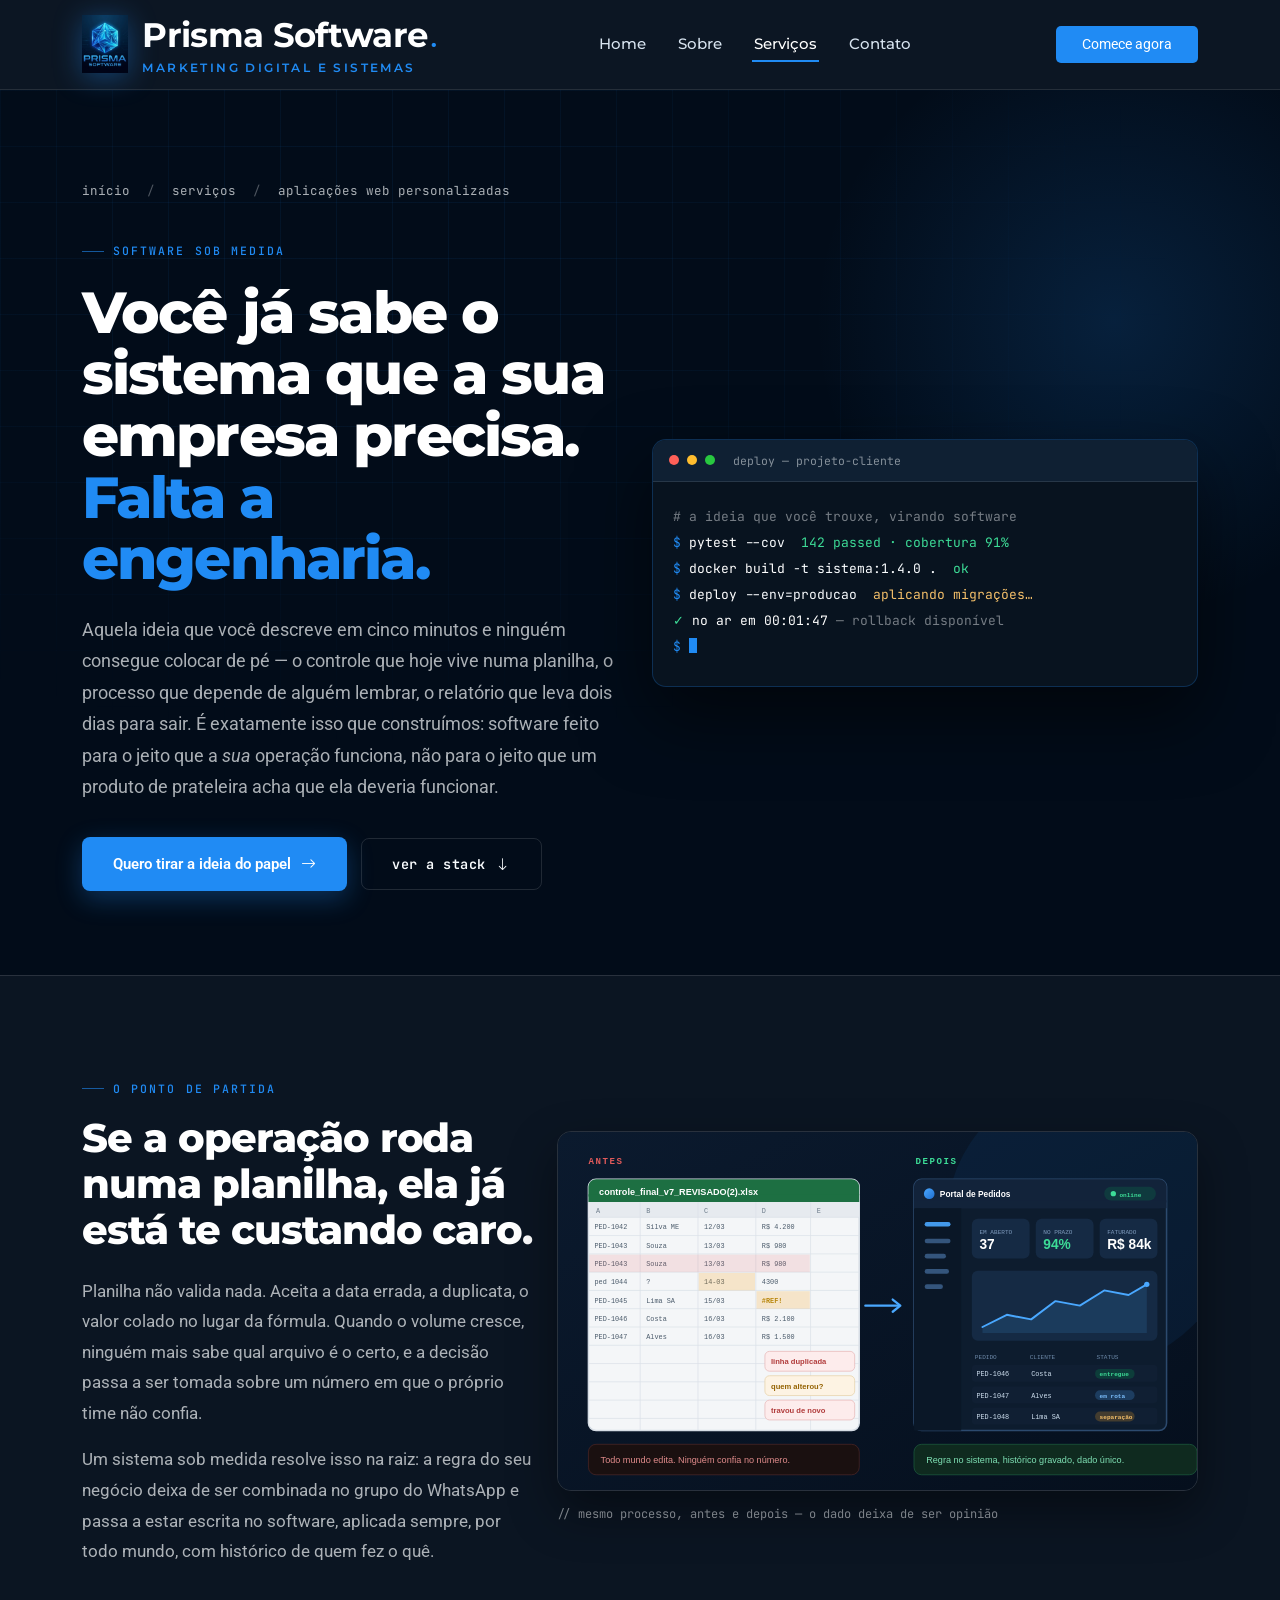
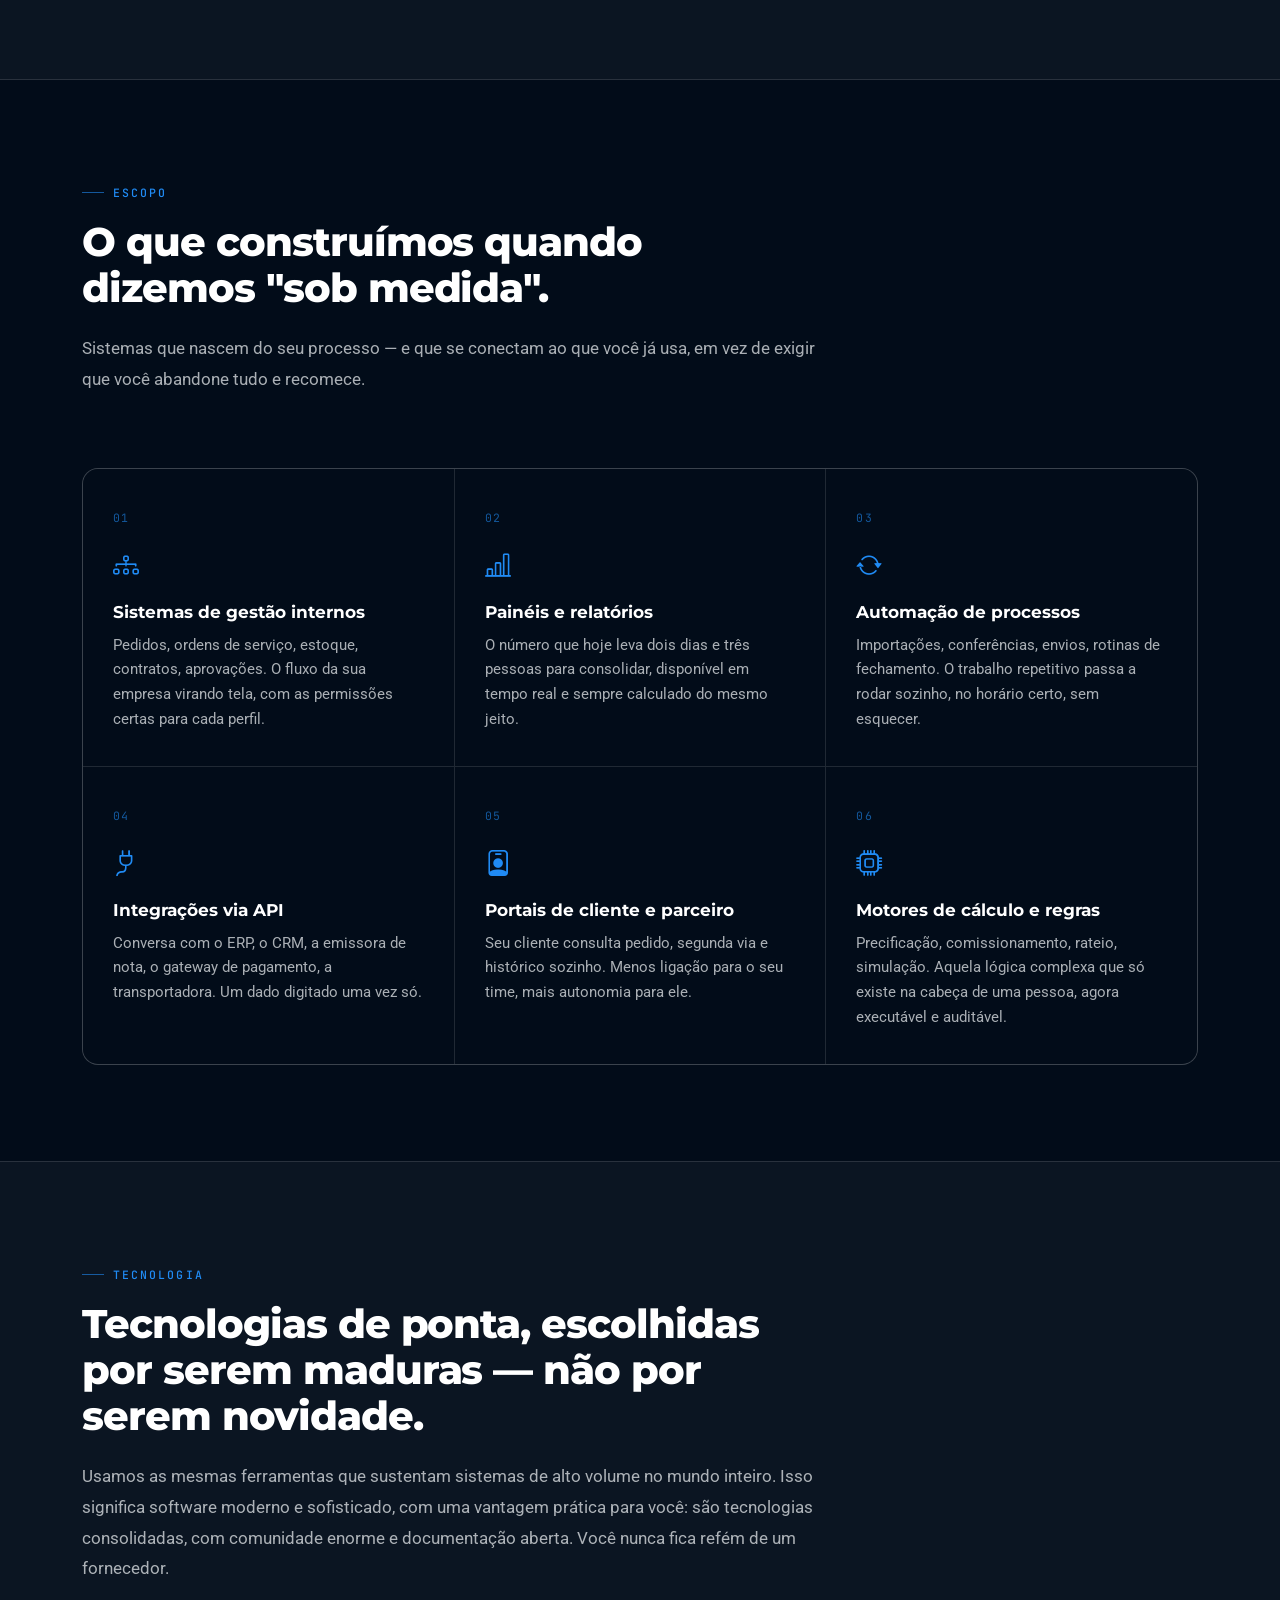
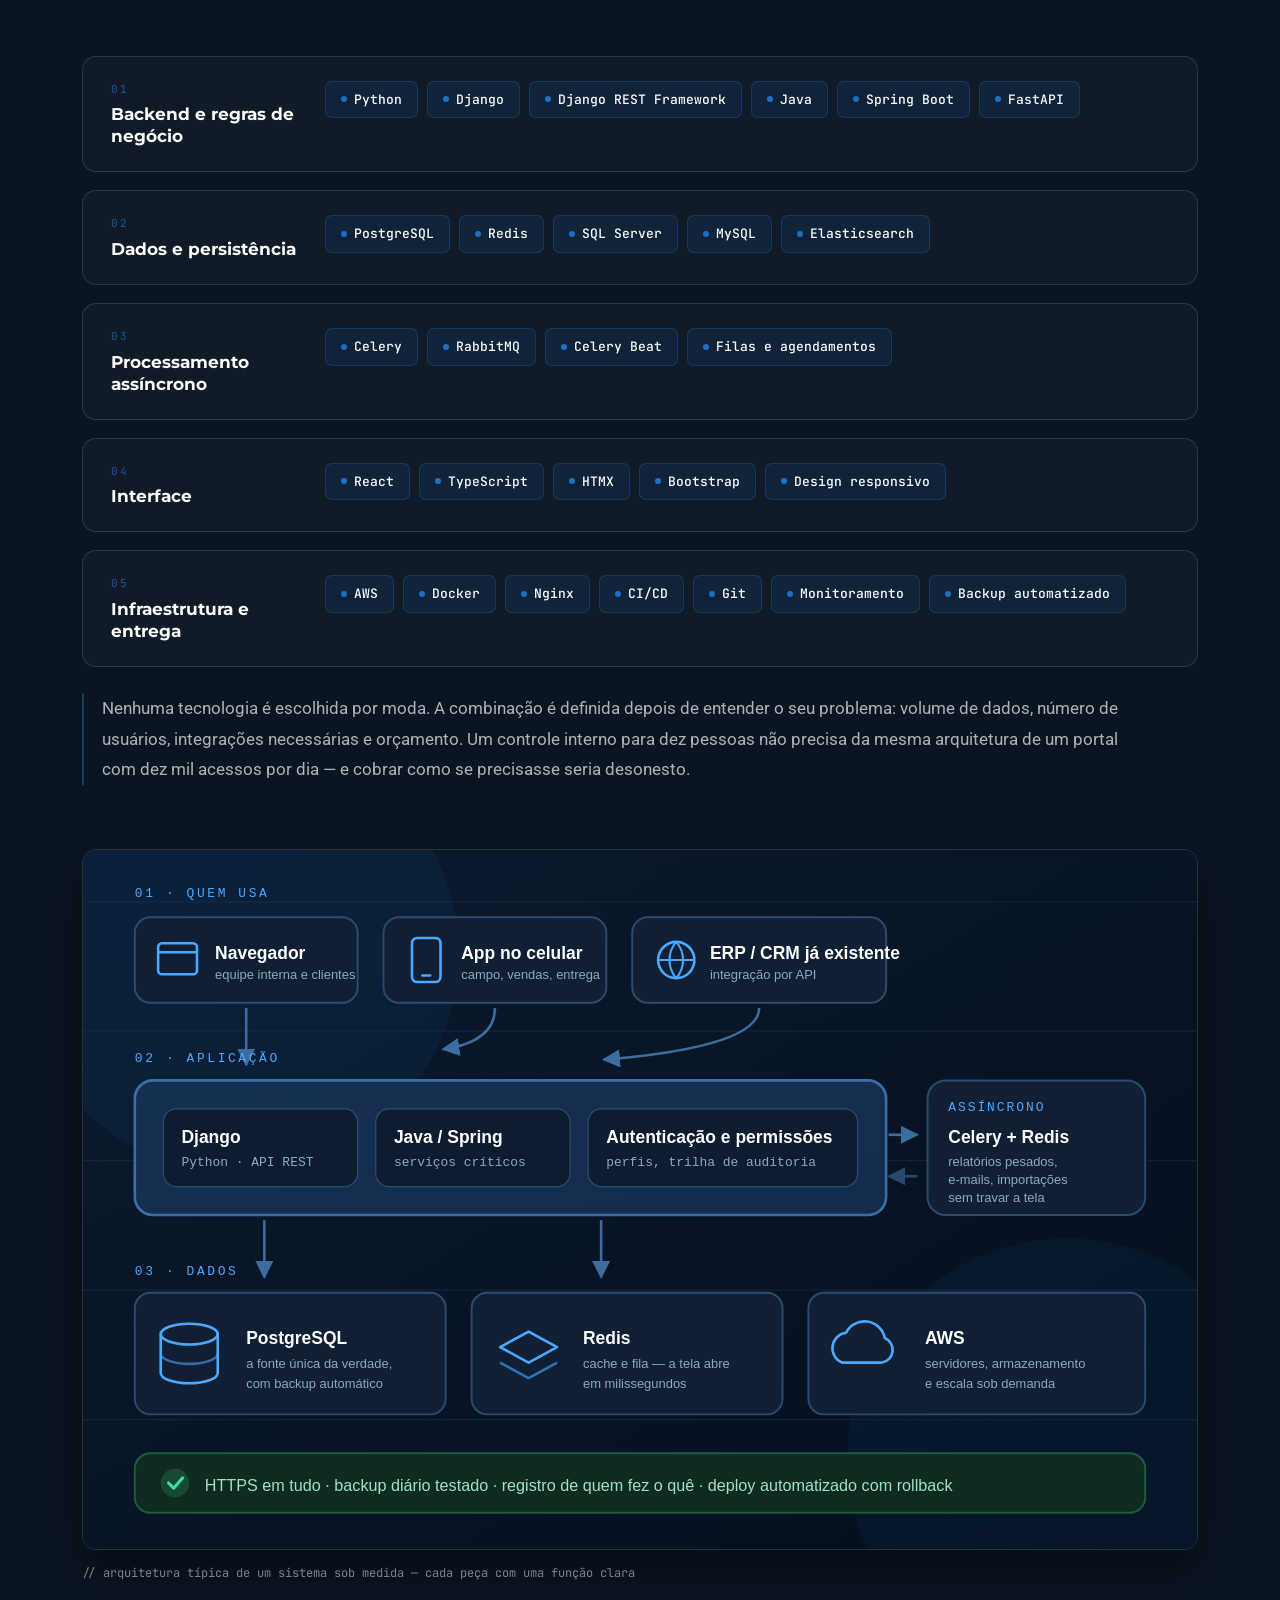
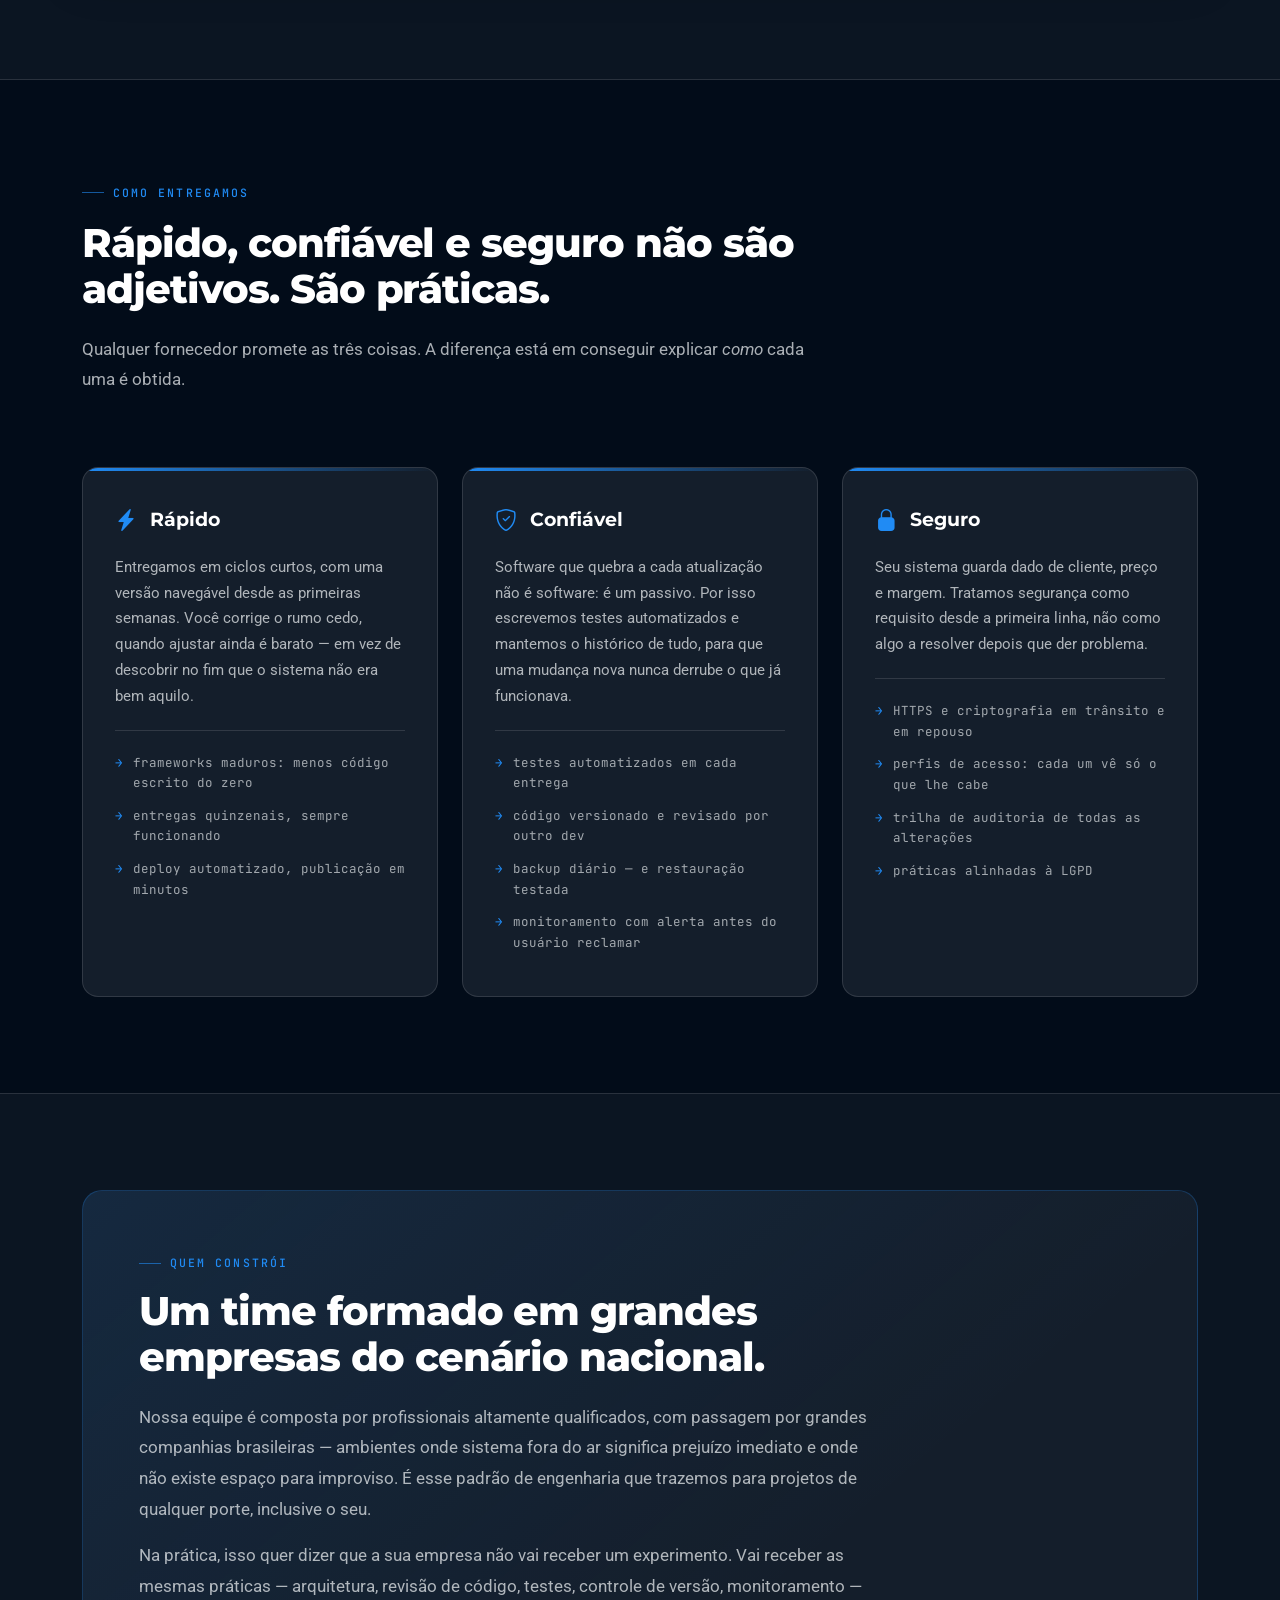
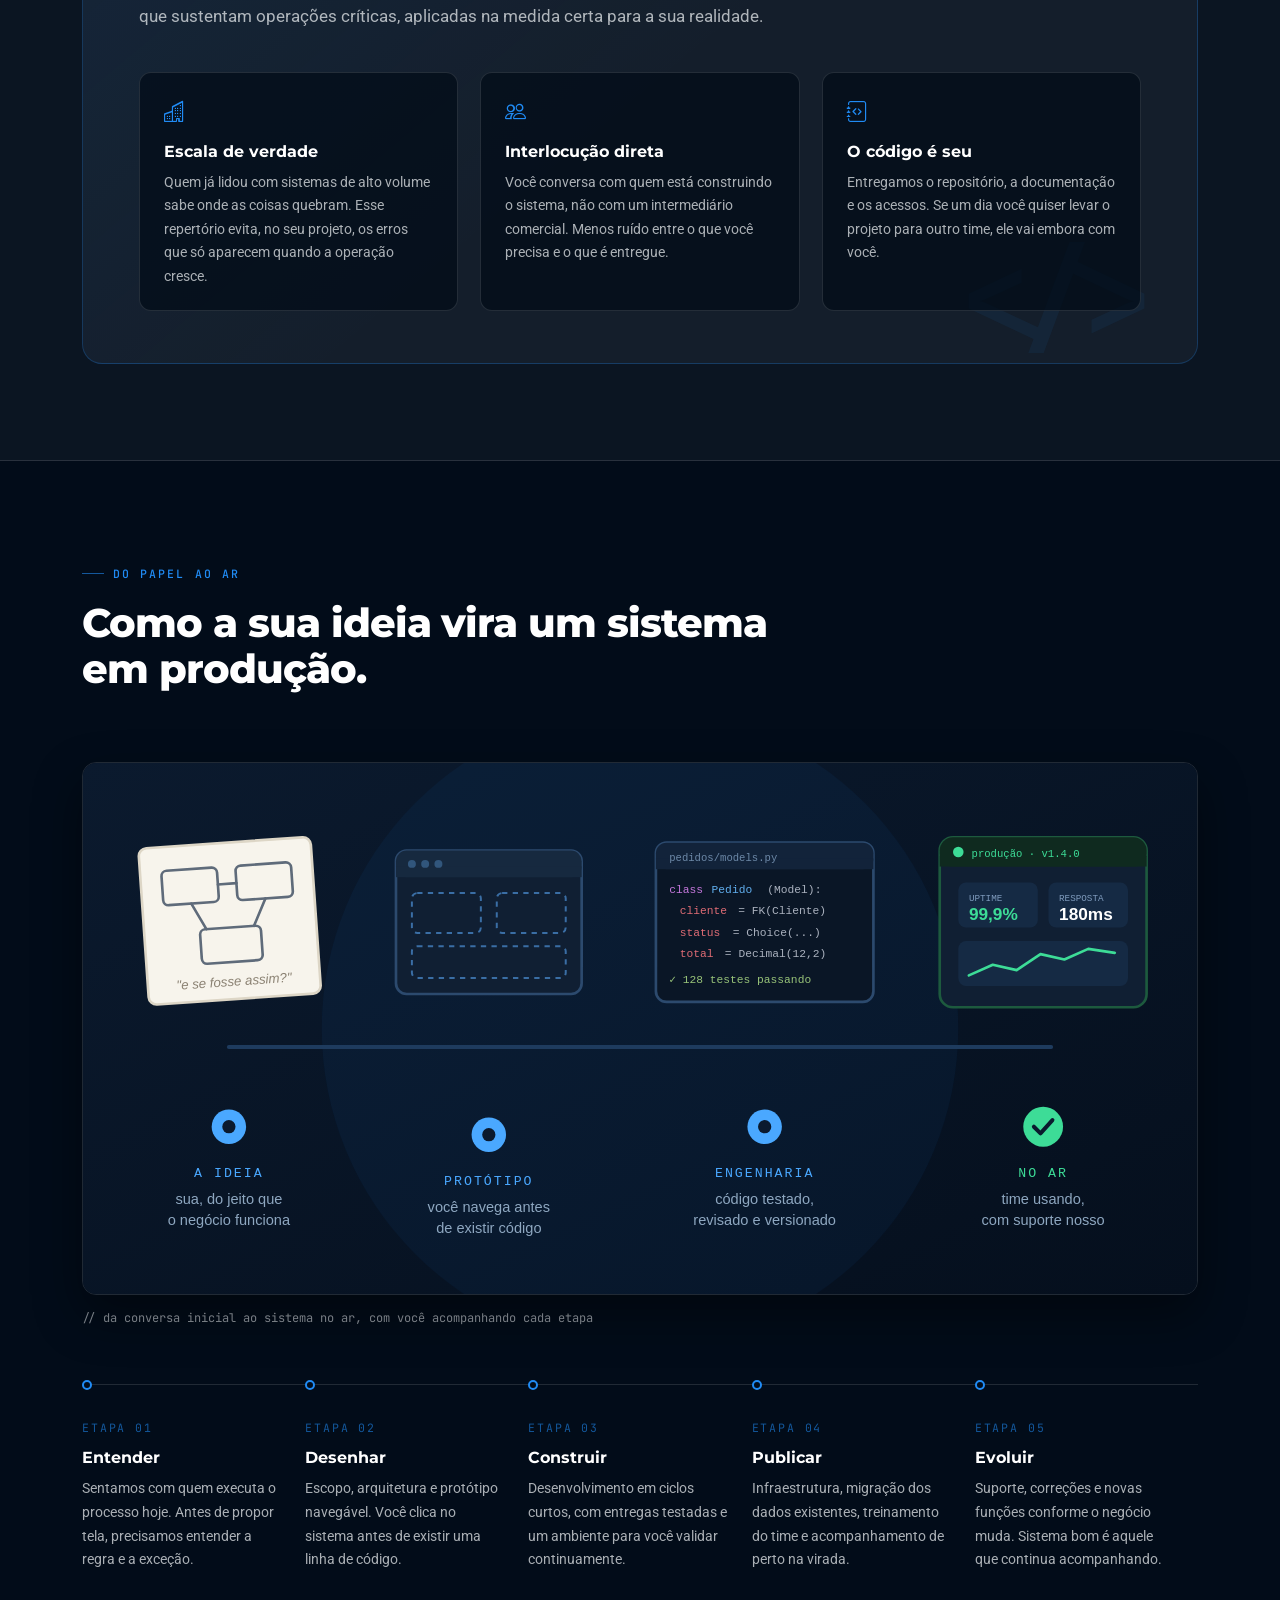
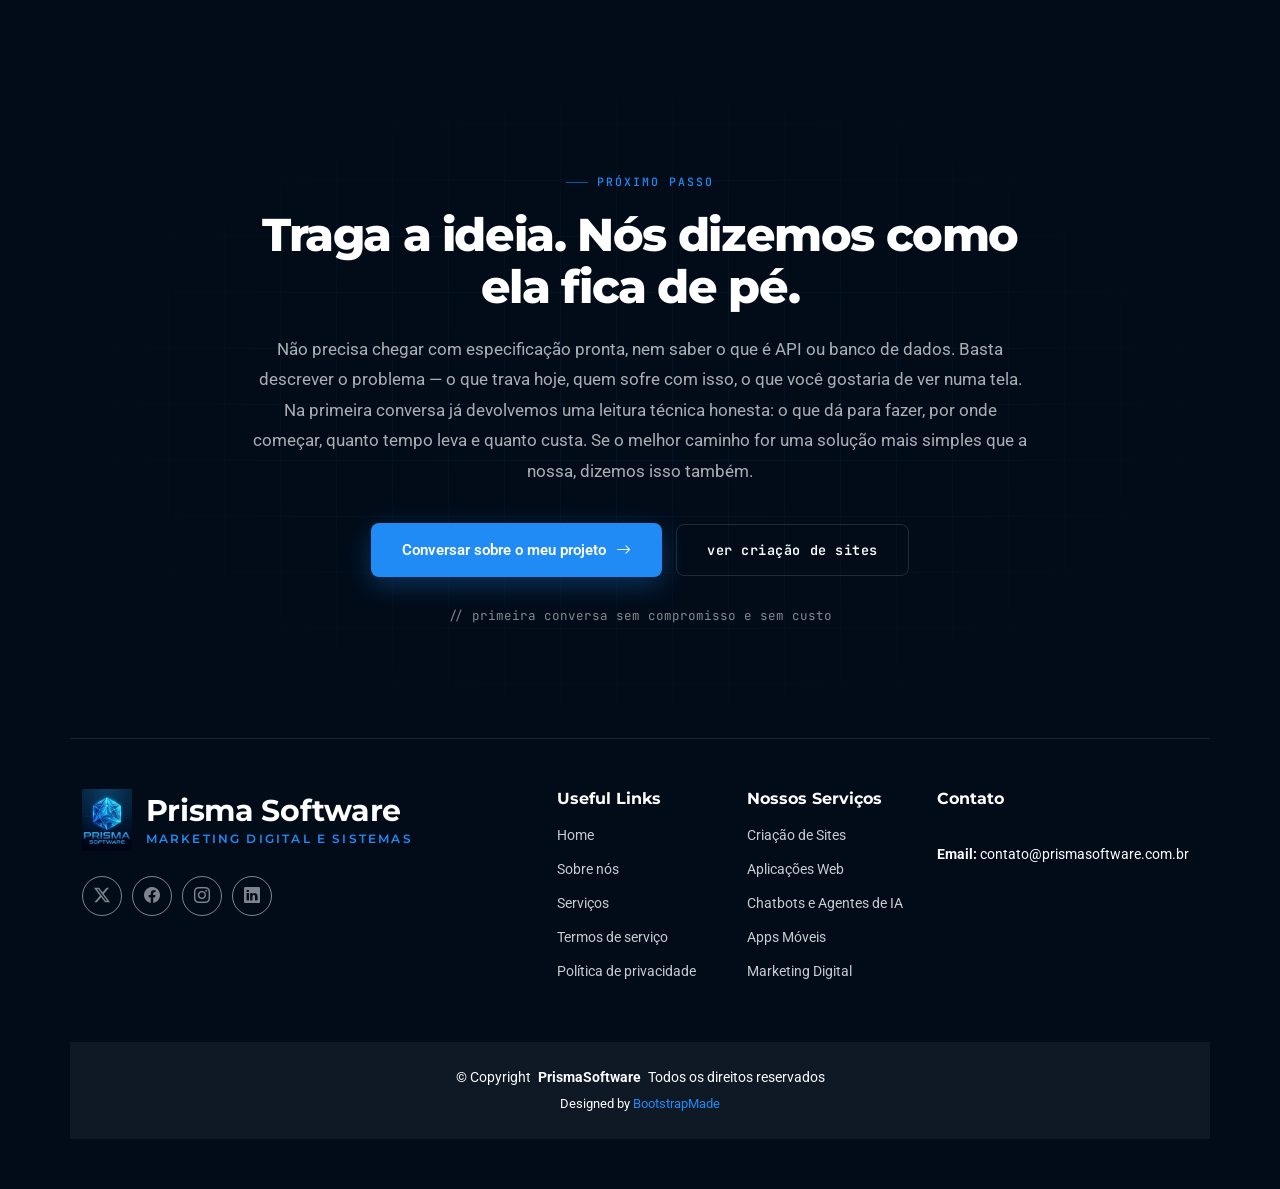
==== aplicacoes-web.html @ f6506b00 "Inclusao das demais paginas de servicos" ====
<!DOCTYPE html>
<html lang="pt-BR">

<head>
  <meta charset="utf-8">
  <meta content="width=device-width, initial-scale=1.0" name="viewport">
  <title>Aplicações Web Personalizadas — Prisma Software</title>
  <meta name="description" content="Você tem a ideia do sistema que a sua empresa precisa. Nós temos a engenharia para construir: Python, Django, Java, PostgreSQL, Celery, Redis e AWS, por um time que já rodou em grandes empresas do cenário nacional.">
  <meta name="keywords" content="software sob medida, sistema personalizado, desenvolvimento web, Django, Python, Java, PostgreSQL, AWS">

  <!-- Favicons -->
  <link href="images/favicon.png" rel="icon">
  <link href="images/apple-touch-icon.png" rel="apple-touch-icon">

  <!-- Fonts -->
  <link href="https://fonts.googleapis.com" rel="preconnect">
  <link href="https://fonts.gstatic.com" rel="preconnect" crossorigin="">
  <link href="https://fonts.googleapis.com/css2?family=Roboto:ital,wght@0,100;0,300;0,400;0,500;0,700;0,900;1,100;1,300;1,400;1,500;1,700;1,900&amp;family=Montserrat:ital,wght@0,100;0,200;0,300;0,400;0,500;0,600;0,700;0,800;0,900;1,100;1,200;1,300;1,400;1,500;1,600;1,700;1,800;1,900&amp;family=JetBrains+Mono:wght@400;500;700&amp;display=swap" rel="stylesheet">

  <!-- Vendor CSS Files -->
  <link href="css/bootstrap.min.css" rel="stylesheet">
  <link href="css/bootstrap-icons.css" rel="stylesheet">
  <link href="css/aos.css" rel="stylesheet">

  <!-- Main CSS File -->
  <link href="css/main.css" rel="stylesheet">
  <!-- Page CSS File -->
  <link href="css/servico-aplicacoes.css" rel="stylesheet">
</head>

<body class="page-apps">

  <header id="header" class="header d-flex align-items-center sticky-top">
    <div class="container position-relative d-flex align-items-center justify-content-between">

      <a href="index.html" class="logo d-flex align-items-center me-auto me-xl-0">
        <img src="images/logo.webp" alt="Prisma Software">
        <div class="logo-text">
          <div class="logo-name"><h1 class="sitename">Prisma Software</h1><span class="dot">.</span></div>
          <div class="logo-tagline">Marketing Digital e Sistemas</div>
        </div>
      </a>

      <nav id="navmenu" class="navmenu">
        <ul>
          <li><a href="index.html#hero">Home</a></li>
          <li><a href="index.html#about">Sobre</a></li>
          <li><a href="index.html#services" class="active">Serviços</a></li>
          <li><a href="index.html#contact">Contato</a></li>
        </ul>
        <i class="mobile-nav-toggle d-xl-none bi bi-list"></i>
      </nav>

      <a class="btn-getstarted" href="index.html#contact">Comece agora</a>

    </div>
  </header>

  <main class="main">

    <!-- Hero -->
    <section class="app-hero">
      <div class="container">

        <nav class="app-breadcrumb" aria-label="Você está aqui">
          <a href="index.html">início</a>
          <span class="sep">/</span>
          <a href="index.html#services">serviços</a>
          <span class="sep">/</span>
          <span>aplicações web personalizadas</span>
        </nav>

        <div class="row align-items-center gy-5">
          <div class="col-lg-6" data-aos="fade-up">
            <div class="app-tag">Software sob medida</div>
            <h1>Você já sabe o sistema que a sua empresa precisa. <span class="hl">Falta a engenharia.</span></h1>
            <p class="hero-text">Aquela ideia que você descreve em cinco minutos e ninguém consegue colocar de pé — o controle que hoje vive numa planilha, o processo que depende de alguém lembrar, o relatório que leva dois dias para sair. É exatamente isso que construímos: software feito para o jeito que a <em>sua</em> operação funciona, não para o jeito que um produto de prateleira acha que ela deveria funcionar.</p>
            <div class="app-actions">
              <a href="index.html#contact" class="app-btn app-btn-primary">
                <span>Quero tirar a ideia do papel</span>
                <i class="bi bi-arrow-right"></i>
              </a>
              <a href="#stack" class="app-btn app-btn-ghost">
                <span>ver a stack</span>
                <i class="bi bi-arrow-down"></i>
              </a>
            </div>
          </div>

          <div class="col-lg-6" data-aos="fade-up" data-aos-delay="150">
            <div class="app-terminal">
              <div class="term-bar">
                <span class="dot r"></span><span class="dot y"></span><span class="dot g"></span>
                <span class="term-title">deploy — projeto-cliente</span>
              </div>
              <div class="term-body">
                <div class="ln"><span class="c"># a ideia que você trouxe, virando software</span></div>
                <div class="ln"><span class="p">$</span> <span class="v">pytest</span> --cov &nbsp;<span class="ok">142 passed · cobertura 91%</span></div>
                <div class="ln"><span class="p">$</span> <span class="v">docker build</span> -t sistema:1.4.0 . &nbsp;<span class="ok">ok</span></div>
                <div class="ln"><span class="p">$</span> <span class="v">deploy</span> --env=producao &nbsp;<span class="w">aplicando migrações…</span></div>
                <div class="ln"><span class="ok">✓</span> <span class="v">no ar em 00:01:47</span> <span class="c">— rollback disponível</span></div>
                <div class="ln"><span class="p">$</span> <span class="caret"></span></div>
              </div>
            </div>
          </div>
        </div>

      </div>
    </section>

    <!-- Da planilha ao sistema -->
    <section class="app-block alt">
      <div class="container">
        <div class="row align-items-center gy-5">
          <div class="col-lg-5">
            <div data-aos="fade-up">
              <div class="app-tag">O ponto de partida</div>
              <h2>Se a operação roda numa planilha, ela já está te custando caro.</h2>
              <p>Planilha não valida nada. Aceita a data errada, a duplicata, o valor colado no lugar da fórmula. Quando o volume cresce, ninguém mais sabe qual arquivo é o certo, e a decisão passa a ser tomada sobre um número em que o próprio time não confia.</p>
              <p>Um sistema sob medida resolve isso na raiz: a regra do seu negócio deixa de ser combinada no grupo do WhatsApp e passa a estar escrita no software, aplicada sempre, por todo mundo, com histórico de quem fez o quê.</p>
            </div>
          </div>
          <div class="col-lg-7" data-aos="fade-up" data-aos-delay="120">
            <figure class="app-figure m-0">
              <img src="images/app-planilha-sistema.svg" alt="Comparação entre uma planilha com linhas duplicadas e erros de fórmula e um sistema sob medida com indicadores, gráfico e status de pedidos organizados" loading="lazy">
              <figcaption>// mesmo processo, antes e depois — o dado deixa de ser opinião</figcaption>
            </figure>
          </div>
        </div>
      </div>
    </section>

    <!-- O que construímos -->
    <section class="app-block">
      <div class="container">
        <div class="row">
          <div class="col-lg-8" data-aos="fade-up">
            <div class="app-tag">Escopo</div>
            <h2>O que construímos quando dizemos "sob medida".</h2>
            <p>Sistemas que nascem do seu processo — e que se conectam ao que você já usa, em vez de exigir que você abandone tudo e recomece.</p>
          </div>
        </div>

        <div class="app-builds" data-aos="fade-up" data-aos-delay="100">
          <div class="app-build">
            <span class="idx">01</span>
            <i class="bi bi-diagram-3 b-ico"></i>
            <h3>Sistemas de gestão internos</h3>
            <p>Pedidos, ordens de serviço, estoque, contratos, aprovações. O fluxo da sua empresa virando tela, com as permissões certas para cada perfil.</p>
          </div>
          <div class="app-build">
            <span class="idx">02</span>
            <i class="bi bi-bar-chart-line b-ico"></i>
            <h3>Painéis e relatórios</h3>
            <p>O número que hoje leva dois dias e três pessoas para consolidar, disponível em tempo real e sempre calculado do mesmo jeito.</p>
          </div>
          <div class="app-build">
            <span class="idx">03</span>
            <i class="bi bi-arrow-repeat b-ico"></i>
            <h3>Automação de processos</h3>
            <p>Importações, conferências, envios, rotinas de fechamento. O trabalho repetitivo passa a rodar sozinho, no horário certo, sem esquecer.</p>
          </div>
          <div class="app-build">
            <span class="idx">04</span>
            <i class="bi bi-plug b-ico"></i>
            <h3>Integrações via API</h3>
            <p>Conversa com o ERP, o CRM, a emissora de nota, o gateway de pagamento, a transportadora. Um dado digitado uma vez só.</p>
          </div>
          <div class="app-build">
            <span class="idx">05</span>
            <i class="bi bi-person-badge b-ico"></i>
            <h3>Portais de cliente e parceiro</h3>
            <p>Seu cliente consulta pedido, segunda via e histórico sozinho. Menos ligação para o seu time, mais autonomia para ele.</p>
          </div>
          <div class="app-build">
            <span class="idx">06</span>
            <i class="bi bi-cpu b-ico"></i>
            <h3>Motores de cálculo e regras</h3>
            <p>Precificação, comissionamento, rateio, simulação. Aquela lógica complexa que só existe na cabeça de uma pessoa, agora executável e auditável.</p>
          </div>
        </div>
      </div>
    </section>

    <!-- Stack -->
    <section id="stack" class="app-block alt">
      <div class="container">
        <div class="row">
          <div class="col-lg-8" data-aos="fade-up">
            <div class="app-tag">Tecnologia</div>
            <h2>Tecnologias de ponta, escolhidas por serem maduras — não por serem novidade.</h2>
            <p>Usamos as mesmas ferramentas que sustentam sistemas de alto volume no mundo inteiro. Isso significa software moderno e sofisticado, com uma vantagem prática para você: são tecnologias consolidadas, com comunidade enorme e documentação aberta. Você nunca fica refém de um fornecedor.</p>
          </div>
        </div>

        <div class="app-stack" data-aos="fade-up" data-aos-delay="100">

          <div class="stack-row">
            <div class="layer">
              <span class="num">01</span>
              <span class="name">Backend e regras de negócio</span>
            </div>
            <div class="stack-chips">
              <span class="chip">Python</span>
              <span class="chip">Django</span>
              <span class="chip">Django REST Framework</span>
              <span class="chip">Java</span>
              <span class="chip">Spring Boot</span>
              <span class="chip">FastAPI</span>
            </div>
          </div>

          <div class="stack-row">
            <div class="layer">
              <span class="num">02</span>
              <span class="name">Dados e persistência</span>
            </div>
            <div class="stack-chips">
              <span class="chip">PostgreSQL</span>
              <span class="chip">Redis</span>
              <span class="chip">SQL Server</span>
              <span class="chip">MySQL</span>
              <span class="chip">Elasticsearch</span>
            </div>
          </div>

          <div class="stack-row">
            <div class="layer">
              <span class="num">03</span>
              <span class="name">Processamento assíncrono</span>
            </div>
            <div class="stack-chips">
              <span class="chip">Celery</span>
              <span class="chip">RabbitMQ</span>
              <span class="chip">Celery Beat</span>
              <span class="chip">Filas e agendamentos</span>
            </div>
          </div>

          <div class="stack-row">
            <div class="layer">
              <span class="num">04</span>
              <span class="name">Interface</span>
            </div>
            <div class="stack-chips">
              <span class="chip">React</span>
              <span class="chip">TypeScript</span>
              <span class="chip">HTMX</span>
              <span class="chip">Bootstrap</span>
              <span class="chip">Design responsivo</span>
            </div>
          </div>

          <div class="stack-row">
            <div class="layer">
              <span class="num">05</span>
              <span class="name">Infraestrutura e entrega</span>
            </div>
            <div class="stack-chips">
              <span class="chip">AWS</span>
              <span class="chip">Docker</span>
              <span class="chip">Nginx</span>
              <span class="chip">CI/CD</span>
              <span class="chip">Git</span>
              <span class="chip">Monitoramento</span>
              <span class="chip">Backup automatizado</span>
            </div>
          </div>

        </div>

        <p class="stack-note">Nenhuma tecnologia é escolhida por moda. A combinação é definida depois de entender o seu problema: volume de dados, número de usuários, integrações necessárias e orçamento. Um controle interno para dez pessoas não precisa da mesma arquitetura de um portal com dez mil acessos por dia — e cobrar como se precisasse seria desonesto.</p>

        <div class="row mt-5 pt-3">
          <div class="col-12" data-aos="fade-up" data-aos-delay="120">
            <figure class="app-figure m-0">
              <img src="images/app-arquitetura.svg" alt="Diagrama de arquitetura em três camadas: navegador, aplicativo e ERP acessam uma API em Django e Java, que se apoia em PostgreSQL, Redis, Celery e AWS" loading="lazy">
              <figcaption>// arquitetura típica de um sistema sob medida — cada peça com uma função clara</figcaption>
            </figure>
          </div>
        </div>
      </div>
    </section>

    <!-- Pilares -->
    <section class="app-block">
      <div class="container">
        <div class="row">
          <div class="col-lg-8" data-aos="fade-up">
            <div class="app-tag">Como entregamos</div>
            <h2>Rápido, confiável e seguro não são adjetivos. São práticas.</h2>
            <p>Qualquer fornecedor promete as três coisas. A diferença está em conseguir explicar <em>como</em> cada uma é obtida.</p>
          </div>
        </div>

        <div class="app-pillars">
          <div class="app-pillar" data-aos="fade-up" data-aos-delay="100">
            <div class="p-head">
              <i class="bi bi-lightning-charge-fill"></i>
              <h3>Rápido</h3>
            </div>
            <p>Entregamos em ciclos curtos, com uma versão navegável desde as primeiras semanas. Você corrige o rumo cedo, quando ajustar ainda é barato — em vez de descobrir no fim que o sistema não era bem aquilo.</p>
            <ul>
              <li>frameworks maduros: menos código escrito do zero</li>
              <li>entregas quinzenais, sempre funcionando</li>
              <li>deploy automatizado, publicação em minutos</li>
            </ul>
          </div>

          <div class="app-pillar" data-aos="fade-up" data-aos-delay="150">
            <div class="p-head">
              <i class="bi bi-shield-check"></i>
              <h3>Confiável</h3>
            </div>
            <p>Software que quebra a cada atualização não é software: é um passivo. Por isso escrevemos testes automatizados e mantemos o histórico de tudo, para que uma mudança nova nunca derrube o que já funcionava.</p>
            <ul>
              <li>testes automatizados em cada entrega</li>
              <li>código versionado e revisado por outro dev</li>
              <li>backup diário — e restauração testada</li>
              <li>monitoramento com alerta antes do usuário reclamar</li>
            </ul>
          </div>

          <div class="app-pillar" data-aos="fade-up" data-aos-delay="200">
            <div class="p-head">
              <i class="bi bi-lock-fill"></i>
              <h3>Seguro</h3>
            </div>
            <p>Seu sistema guarda dado de cliente, preço e margem. Tratamos segurança como requisito desde a primeira linha, não como algo a resolver depois que der problema.</p>
            <ul>
              <li>HTTPS e criptografia em trânsito e em repouso</li>
              <li>perfis de acesso: cada um vê só o que lhe cabe</li>
              <li>trilha de auditoria de todas as alterações</li>
              <li>práticas alinhadas à LGPD</li>
            </ul>
          </div>
        </div>
      </div>
    </section>

    <!-- Equipe -->
    <section class="app-block alt">
      <div class="container">
        <div class="app-team" data-aos="fade-up">
          <div class="app-tag">Quem constrói</div>
          <h2>Um time formado em grandes empresas do cenário nacional.</h2>
          <p>Nossa equipe é composta por profissionais altamente qualificados, com passagem por grandes companhias brasileiras — ambientes onde sistema fora do ar significa prejuízo imediato e onde não existe espaço para improviso. É esse padrão de engenharia que trazemos para projetos de qualquer porte, inclusive o seu.</p>
          <p>Na prática, isso quer dizer que a sua empresa não vai receber um experimento. Vai receber as mesmas práticas — arquitetura, revisão de código, testes, controle de versão, monitoramento — que sustentam operações críticas, aplicadas na medida certa para a sua realidade.</p>

          <div class="app-credentials">
            <div class="app-credential">
              <i class="bi bi-buildings"></i>
              <h3>Escala de verdade</h3>
              <p>Quem já lidou com sistemas de alto volume sabe onde as coisas quebram. Esse repertório evita, no seu projeto, os erros que só aparecem quando a operação cresce.</p>
            </div>
            <div class="app-credential">
              <i class="bi bi-people"></i>
              <h3>Interlocução direta</h3>
              <p>Você conversa com quem está construindo o sistema, não com um intermediário comercial. Menos ruído entre o que você precisa e o que é entregue.</p>
            </div>
            <div class="app-credential">
              <i class="bi bi-journal-code"></i>
              <h3>O código é seu</h3>
              <p>Entregamos o repositório, a documentação e os acessos. Se um dia você quiser levar o projeto para outro time, ele vai embora com você.</p>
            </div>
          </div>
        </div>
      </div>
    </section>

    <!-- Processo -->
    <section class="app-block">
      <div class="container">
        <div class="row">
          <div class="col-lg-8" data-aos="fade-up">
            <div class="app-tag">Do papel ao ar</div>
            <h2>Como a sua ideia vira um sistema em produção.</h2>
          </div>
        </div>

        <div class="row mt-5">
          <div class="col-12" data-aos="fade-up" data-aos-delay="100">
            <figure class="app-figure m-0">
              <img src="images/app-ideia-entrega.svg" alt="Linha do tempo: a ideia rabiscada, o protótipo navegável, o código testado e o sistema em produção com indicadores de disponibilidade" loading="lazy">
              <figcaption>// da conversa inicial ao sistema no ar, com você acompanhando cada etapa</figcaption>
            </figure>
          </div>
        </div>

        <div class="app-flow" data-aos="fade-up" data-aos-delay="150">
          <div class="app-step">
            <span class="st-num">ETAPA 01</span>
            <h3>Entender</h3>
            <p>Sentamos com quem executa o processo hoje. Antes de propor tela, precisamos entender a regra e a exceção.</p>
          </div>
          <div class="app-step">
            <span class="st-num">ETAPA 02</span>
            <h3>Desenhar</h3>
            <p>Escopo, arquitetura e protótipo navegável. Você clica no sistema antes de existir uma linha de código.</p>
          </div>
          <div class="app-step">
            <span class="st-num">ETAPA 03</span>
            <h3>Construir</h3>
            <p>Desenvolvimento em ciclos curtos, com entregas testadas e um ambiente para você validar continuamente.</p>
          </div>
          <div class="app-step">
            <span class="st-num">ETAPA 04</span>
            <h3>Publicar</h3>
            <p>Infraestrutura, migração dos dados existentes, treinamento do time e acompanhamento de perto na virada.</p>
          </div>
          <div class="app-step">
            <span class="st-num">ETAPA 05</span>
            <h3>Evoluir</h3>
            <p>Suporte, correções e novas funções conforme o negócio muda. Sistema bom é aquele que continua acompanhando.</p>
          </div>
        </div>
      </div>
    </section>

    <!-- Fechamento -->
    <section class="app-final">
      <div class="container">
        <div class="app-final-inner" data-aos="fade-up">
          <div class="app-tag">Próximo passo</div>
          <h2>Traga a ideia. Nós dizemos como ela fica de pé.</h2>
          <p>Não precisa chegar com especificação pronta, nem saber o que é API ou banco de dados. Basta descrever o problema — o que trava hoje, quem sofre com isso, o que você gostaria de ver numa tela. Na primeira conversa já devolvemos uma leitura técnica honesta: o que dá para fazer, por onde começar, quanto tempo leva e quanto custa. Se o melhor caminho for uma solução mais simples que a nossa, dizemos isso também.</p>
          <div class="app-actions">
            <a href="index.html#contact" class="app-btn app-btn-primary">
              <span>Conversar sobre o meu projeto</span>
              <i class="bi bi-arrow-right"></i>
            </a>
            <a href="criacao-de-sites.html" class="app-btn app-btn-ghost">
              <span>ver criação de sites</span>
            </a>
          </div>
          <div class="reassure">// primeira conversa sem compromisso e sem custo</div>
        </div>
      </div>
    </section>

  </main>

  <footer id="footer" class="footer">

    <div class="container footer-top">
      <div class="row gy-4">
        <div class="col-lg-5 col-md-12 footer-about">
          <a href="index.html" class="logo d-flex align-items-center">
            <img src="images/logo.webp" alt="Prisma Software">
            <span class="logo-text">
              <span class="sitename">Prisma Software</span>
              <span class="logo-tagline">Marketing Digital e Sistemas</span>
            </span>
          </a>
          <div class="social-links d-flex mt-4">
            <a href=""><i class="bi bi-twitter-x"></i></a>
            <a href=""><i class="bi bi-facebook"></i></a>
            <a href=""><i class="bi bi-instagram"></i></a>
            <a href=""><i class="bi bi-linkedin"></i></a>
          </div>
        </div>

        <div class="col-lg-2 col-6 footer-links">
          <h4>Useful Links</h4>
          <ul>
            <li><a href="index.html">Home</a></li>
            <li><a href="index.html#about">Sobre nós</a></li>
            <li><a href="index.html#services">Serviços</a></li>
            <li><a href="#">Termos de serviço</a></li>
            <li><a href="#">Política de privacidade</a></li>
          </ul>
        </div>

        <div class="col-lg-2 col-6 footer-links">
          <h4>Nossos Serviços</h4>
          <ul>
            <li><a href="criacao-de-sites.html">Criação de Sites</a></li>
            <li><a href="aplicacoes-web.html">Aplicações Web</a></li>
            <li><a href="chatbots-ia.html">Chatbots e Agentes de IA</a></li>
            <li><a href="apps-moveis.html">Apps Móveis</a></li>
            <li><a href="marketing-digital.html">Marketing Digital</a></li>
          </ul>
        </div>

        <div class="col-lg-3 col-md-12 footer-contact text-center text-md-start">
          <h4>Contato</h4>
          <p class="mt-4"><strong>Email:</strong> <span>contato@prismasoftware.com.br</span></p>
        </div>

      </div>
    </div>

    <div class="container copyright text-center mt-4">
      <p>© <span>Copyright</span> <strong class="px-1 sitename">PrismaSoftware</strong> <span>Todos os direitos reservados</span></p>
      <div class="credits">
        <!-- All the links in the footer should remain intact. -->
        <!-- You can delete the links only if you've purchased the pro version. -->
        <!-- Licensing information: https://bootstrapmade.com/license/ -->
        Designed by <a href="https://bootstrapmade.com/">BootstrapMade</a>
      </div>
    </div>

  </footer>

  <!-- Scroll Top -->
  <a href="#" id="scroll-top" class="scroll-top d-flex align-items-center justify-content-center"><i class="bi bi-arrow-up-short"></i></a>

  <!-- Preloader -->
  <div id="preloader"></div>

  <!-- Vendor JS Files -->
  <script src="js/bootstrap.bundle.min.js"></script>
  <script src="js/aos.js"></script>

  <!-- Main JS File -->
  <script src="js/main.js"></script>

</body>

</html>
---- css/main.css ----
/**
* Template Name: Forma
* Template URL: https://bootstrapmade.com/forma-bootstrap-agency-template/
* Updated: Nov 08 2025 with Bootstrap v5.3.8
* Author: BootstrapMade.com
* License: https://bootstrapmade.com/license/
*/

@charset "UTF-8";

/*--------------------------------------------------------------
# Font & Color Variables
# Help: https://bootstrapmade.com/color-system/
--------------------------------------------------------------*/
/* Fonts */
:root {
  --default-font: "Roboto",  system-ui, -apple-system, "Segoe UI", Roboto, "Helvetica Neue", Arial, "Noto Sans", "Liberation Sans", sans-serif, "Apple Color Emoji", "Segoe UI Emoji", "Segoe UI Symbol", "Noto Color Emoji";
  --heading-font: "Montserrat",  sans-serif;
  --nav-font: "Montserrat",  sans-serif;
}

/* Global Colors - The following color variables are used throughout the website. Updating them here will change the color scheme of the entire website */
:root { 
  --background-color: #020c19; /* Background color for the entire website, including individual sections */
  --default-color: #fafdff; /* Default color used for the majority of the text content across the entire website */
  --heading-color: #ffffff; /* Color for headings, subheadings and title throughout the website */
  --accent-color: #208bf4; /* Accent color that represents your brand on the website. It's used for buttons, links, and other elements that need to stand out */
  --surface-color: #141e2b; /* The surface color is used as a background of boxed elements within sections, such as cards, icon boxes, or other elements that require a visual separation from the global background. */
  --contrast-color: #ffffff; /* Contrast color for text, ensuring readability against backgrounds of accent, heading, or default colors. */
}

/* Nav Menu Colors - The following color variables are used specifically for the navigation menu. They are separate from the global colors to allow for more customization options */
:root {
  --nav-color: #d8e4f0;  /* The default color of the main navmenu links */
  --nav-hover-color: #ffffff; /* Applied to main navmenu links when they are hovered over or active */
  --nav-mobile-background-color: #1b2634; /* Used as the background color for mobile navigation menu */
  --nav-dropdown-background-color: #1b2634; /* Used as the background color for dropdown items that appear when hovering over primary navigation items */
  --nav-dropdown-color: #fafdff; /* Used for navigation links of the dropdown items in the navigation menu. */
  --nav-dropdown-hover-color: #208bf4; /* Similar to --nav-hover-color, this color is applied to dropdown navigation links when they are hovered over. */
}

/* Color Presets - These classes override global colors when applied to any section or element, providing reuse of the sam color scheme. */

.light-background {
  --background-color: #0b1727;
  --surface-color: #101c2d;
}

.dark-background {
  --background-color: #000000;
  --default-color: #ffffff;
  --heading-color: #ffffff;
  --surface-color: #020c19;
  --contrast-color: #ffffff;
}

/* Smooth scroll */
:root {
  scroll-behavior: smooth;
}

/*--------------------------------------------------------------
# General Styling & Shared Classes
--------------------------------------------------------------*/
body {
  color: var(--default-color);
  background-color: var(--background-color);
  font-family: var(--default-font);
}

a {
  color: var(--accent-color);
  text-decoration: none;
  transition: 0.3s;
}

a:hover {
  color: color-mix(in srgb, var(--accent-color), transparent 25%);
  text-decoration: none;
}

h1,
h2,
h3,
h4,
h5,
h6 {
  color: var(--heading-color);
  font-family: var(--heading-font);
}

/* PHP Email Form Messages
------------------------------*/
.php-email-form .error-message {
  display: none;
  background: #df1529;
  color: #ffffff;
  text-align: left;
  padding: 15px;
  margin-bottom: 24px;
  font-weight: 600;
}

.php-email-form .sent-message {
  display: none;
  color: #ffffff;
  background: #059652;
  text-align: center;
  padding: 15px;
  margin-bottom: 24px;
  font-weight: 600;
}

.php-email-form .loading {
  display: none;
  background: var(--surface-color);
  text-align: center;
  padding: 15px;
  margin-bottom: 24px;
}

.php-email-form .loading:before {
  content: "";
  display: inline-block;
  border-radius: 50%;
  width: 24px;
  height: 24px;
  margin: 0 10px -6px 0;
  border: 3px solid var(--accent-color);
  border-top-color: var(--surface-color);
  animation: php-email-form-loading 1s linear infinite;
}

@keyframes php-email-form-loading {
  0% {
    transform: rotate(0deg);
  }

  100% {
    transform: rotate(360deg);
  }
}

/*--------------------------------------------------------------
# Global Header
--------------------------------------------------------------*/
.header {
  --background-color: #0c1623;
  --surface-color: #1b2430;
  color: var(--default-color);
  background-color: var(--background-color);
  padding: 15px 0;
  transition: all 0.5s;
  z-index: 997;
  border-bottom: 1px solid color-mix(in srgb, var(--default-color), transparent 90%);
}

.header .logo {
  line-height: 1;
  gap: 14px;
}

.header .logo img {
  max-height: 58px;
  margin-right: 0;
  transition: max-height 0.4s ease, filter 0.4s ease;
  filter: drop-shadow(0 4px 14px color-mix(in srgb, var(--accent-color), transparent 62%));
}

.header .logo:hover img {
  filter: drop-shadow(0 4px 20px color-mix(in srgb, var(--accent-color), transparent 42%));
}

.header .logo .logo-text {
  display: flex;
  flex-direction: column;
  justify-content: center;
}

.header .logo .logo-name {
  display: flex;
  align-items: baseline;
}

.header .logo h1 {
  font-size: 34px;
  margin: 0;
  font-weight: 700;
  letter-spacing: -0.02em;
  color: var(--heading-color);
  transition: font-size 0.4s ease;
}

.header .logo .dot {
  font-size: 38px;
  padding-left: 2px;
  color: var(--accent-color);
  line-height: 1;
}

.header .logo .logo-tagline {
  display: block;
  margin-top: 6px;
  font-family: var(--heading-font);
  font-size: 12px;
  font-weight: 600;
  letter-spacing: 0.2em;
  text-transform: uppercase;
  color: var(--accent-color);
  white-space: nowrap;
}

/* Encolhe discretamente o cabeçalho depois da rolagem */
.scrolled .header {
  padding: 9px 0;
}

.scrolled .header .logo img {
  max-height: 46px;
}

.scrolled .header .logo h1 {
  font-size: 28px;
}

.scrolled .header .logo .dot {
  font-size: 31px;
}

.scrolled .header .logo .logo-tagline {
  font-size: 11px;
  margin-top: 4px;
}

@media (max-width: 1199px) {
  .header .logo img {
    max-height: 46px;
  }

  .header .logo h1 {
    font-size: 26px;
  }

  .header .logo .dot {
    font-size: 29px;
  }

  .header .logo .logo-tagline {
    font-size: 10.5px;
    letter-spacing: 0.16em;
  }
}

@media (max-width: 575px) {
  .header .logo {
    gap: 10px;
  }

  .header .logo img {
    max-height: 40px;
  }

  .header .logo h1 {
    font-size: 21px;
  }

  .header .logo .dot {
    font-size: 24px;
  }

  .header .logo .logo-tagline {
    font-size: 9px;
    letter-spacing: 0.12em;
    margin-top: 4px;
  }
}

.header .btn-getstarted,
.header .btn-getstarted:focus {
  color: var(--contrast-color);
  background: var(--accent-color);
  font-size: 14px;
  padding: 8px 26px;
  margin: 0;
  border-radius: 5px;
  transition: 0.3s;
}

.header .btn-getstarted:hover,
.header .btn-getstarted:focus:hover {
  color: var(--contrast-color);
  background: color-mix(in srgb, var(--accent-color), transparent 15%);
}

@media (max-width: 1200px) {
  .header .logo {
    order: 1;
  }

  .header .btn-getstarted {
    order: 2;
    margin: 0 15px 0 0;
    padding: 6px 20px;
  }

  .header .navmenu {
    order: 3;
  }
}

/*--------------------------------------------------------------
# Navigation Menu
--------------------------------------------------------------*/
/* Desktop Navigation */
@media (min-width: 1200px) {
  .navmenu {
    padding: 0;
  }

  .navmenu ul {
    margin: 0;
    padding: 0;
    display: flex;
    list-style: none;
    align-items: center;
  }

  .navmenu li {
    position: relative;
  }

  .navmenu>ul>li {
    white-space: nowrap;
    padding: 15px 14px;
  }

  .navmenu>ul>li:last-child {
    padding-right: 0;
  }

  .navmenu a,
  .navmenu a:focus {
    color: var(--nav-color);
    font-size: 15px;
    padding: 0 2px;
    font-family: var(--nav-font);
    font-weight: 500;
    display: flex;
    align-items: center;
    justify-content: space-between;
    white-space: nowrap;
    transition: 0.3s;
    position: relative;
  }

  .navmenu a i,
  .navmenu a:focus i {
    font-size: 12px;
    line-height: 0;
    margin-left: 5px;
    transition: 0.3s;
  }

  .navmenu>ul>li>a:before {
    content: "";
    position: absolute;
    width: 100%;
    height: 2px;
    bottom: -6px;
    left: 0;
    background-color: var(--accent-color);
    visibility: hidden;
    width: 0px;
    transition: all 0.3s ease-in-out 0s;
  }

  .navmenu a:hover:before,
  .navmenu li:hover>a:before,
  .navmenu .active:before {
    visibility: visible;
    width: 100%;
  }

  .navmenu li:hover>a,
  .navmenu .active,
  .navmenu .active:focus {
    color: var(--nav-hover-color);
  }

  .navmenu .dropdown ul {
    margin: 0;
    padding: 10px 0;
    background: var(--nav-dropdown-background-color);
    display: block;
    position: absolute;
    visibility: hidden;
    left: 14px;
    top: 130%;
    opacity: 0;
    transition: 0.3s;
    border-radius: 4px;
    z-index: 99;
    box-shadow: 0px 0px 30px rgba(0, 0, 0, 0.1);
  }

  .navmenu .dropdown ul li {
    min-width: 200px;
  }

  .navmenu .dropdown ul a {
    padding: 10px 20px;
    font-size: 15px;
    text-transform: none;
    color: var(--nav-dropdown-color);
  }

  .navmenu .dropdown ul a i {
    font-size: 12px;
  }

  .navmenu .dropdown ul a:hover,
  .navmenu .dropdown ul .active:hover,
  .navmenu .dropdown ul li:hover>a {
    color: var(--nav-dropdown-hover-color);
  }

  .navmenu .dropdown:hover>ul {
    opacity: 1;
    top: 100%;
    visibility: visible;
  }

  .navmenu .dropdown .dropdown ul {
    top: 0;
    left: -90%;
    visibility: hidden;
  }

  .navmenu .dropdown .dropdown:hover>ul {
    opacity: 1;
    top: 0;
    left: -100%;
    visibility: visible;
  }
}

/* Mobile Navigation */
@media (max-width: 1199px) {
  .mobile-nav-toggle {
    color: var(--nav-color);
    font-size: 28px;
    line-height: 0;
    margin-right: 10px;
    cursor: pointer;
    transition: color 0.3s;
  }

  .navmenu {
    padding: 0;
    z-index: 9997;
  }

  .navmenu ul {
    display: none;
    list-style: none;
    position: absolute;
    inset: 60px 20px 20px 20px;
    padding: 10px 0;
    margin: 0;
    border-radius: 6px;
    background-color: var(--nav-mobile-background-color);
    border: 1px solid color-mix(in srgb, var(--default-color), transparent 90%);
    box-shadow: none;
    overflow-y: auto;
    transition: 0.3s;
    z-index: 9998;
  }

  .navmenu a,
  .navmenu a:focus {
    color: var(--nav-dropdown-color);
    padding: 10px 20px;
    font-family: var(--nav-font);
    font-size: 17px;
    font-weight: 500;
    display: flex;
    align-items: center;
    justify-content: space-between;
    white-space: nowrap;
    transition: 0.3s;
  }

  .navmenu a i,
  .navmenu a:focus i {
    font-size: 12px;
    line-height: 0;
    margin-left: 5px;
    width: 30px;
    height: 30px;
    display: flex;
    align-items: center;
    justify-content: center;
    border-radius: 50%;
    transition: 0.3s;
    background-color: color-mix(in srgb, var(--accent-color), transparent 90%);
  }

  .navmenu a i:hover,
  .navmenu a:focus i:hover {
    background-color: var(--accent-color);
    color: var(--contrast-color);
  }

  .navmenu a:hover,
  .navmenu .active,
  .navmenu .active:focus {
    color: var(--nav-dropdown-hover-color);
  }

  .navmenu .active i,
  .navmenu .active:focus i {
    background-color: var(--accent-color);
    color: var(--contrast-color);
    transform: rotate(180deg);
  }

  .navmenu .dropdown ul {
    position: static;
    display: none;
    z-index: 99;
    padding: 10px 0;
    margin: 10px 20px;
    background-color: var(--nav-dropdown-background-color);
    transition: all 0.5s ease-in-out;
  }

  .navmenu .dropdown ul ul {
    background-color: rgba(33, 37, 41, 0.1);
  }

  .navmenu .dropdown>.dropdown-active {
    display: block;
    background-color: rgba(33, 37, 41, 0.03);
  }

  .mobile-nav-active {
    overflow: hidden;
  }

  .mobile-nav-active .mobile-nav-toggle {
    color: #fff;
    position: absolute;
    font-size: 32px;
    top: 15px;
    right: 15px;
    margin-right: 0;
    z-index: 9999;
  }

  .mobile-nav-active .navmenu {
    position: fixed;
    overflow: hidden;
    inset: 0;
    background: rgba(33, 37, 41, 0.8);
    transition: 0.3s;
  }

  .mobile-nav-active .navmenu>ul {
    display: block;
  }
}

/*--------------------------------------------------------------
# Global Footer
--------------------------------------------------------------*/
.footer {
  color: var(--default-color);
  background-color: var(--background-color);
  font-size: 14px;
  padding-bottom: 50px;
  position: relative;
}

.footer .footer-top {
  padding-top: 50px;
  border-top: 1px solid color-mix(in srgb, var(--default-color), transparent 90%);
}

.footer .footer-about .logo {
  line-height: 1;
  margin-bottom: 25px;
}

.footer .footer-about .logo img {
  max-height: 62px;
  margin-right: 14px;
}

.footer .footer-about .logo .logo-text {
  display: flex;
  flex-direction: column;
}

.footer .footer-about .logo .sitename {
  color: var(--heading-color);
  font-size: 30px;
  font-weight: 700;
  letter-spacing: -0.01em;
  font-family: var(--heading-font);
  line-height: 1.1;
}

.footer .footer-about .logo .logo-tagline {
  margin-top: 7px;
  font-family: var(--heading-font);
  font-size: 11.5px;
  font-weight: 600;
  letter-spacing: 0.19em;
  text-transform: uppercase;
  color: var(--accent-color);
}

@media (max-width: 575px) {
  .footer .footer-about .logo img {
    max-height: 48px;
  }

  .footer .footer-about .logo .sitename {
    font-size: 24px;
  }

  .footer .footer-about .logo .logo-tagline {
    font-size: 10px;
    letter-spacing: 0.14em;
  }
}

.footer .footer-about p {
  font-size: 14px;
  font-family: var(--heading-font);
}

.footer .social-links a {
  display: flex;
  align-items: center;
  justify-content: center;
  width: 40px;
  height: 40px;
  border-radius: 50%;
  border: 1px solid color-mix(in srgb, var(--default-color), transparent 50%);
  font-size: 16px;
  color: color-mix(in srgb, var(--default-color), transparent 50%);
  margin-right: 10px;
  transition: 0.3s;
}

.footer .social-links a:hover {
  color: var(--accent-color);
  border-color: var(--accent-color);
}

.footer h4 {
  font-size: 16px;
  font-weight: bold;
  position: relative;
  padding-bottom: 12px;
}

.footer .footer-links {
  margin-bottom: 30px;
}

.footer .footer-links ul {
  list-style: none;
  padding: 0;
  margin: 0;
}

.footer .footer-links ul i {
  padding-right: 2px;
  font-size: 12px;
  line-height: 0;
}

.footer .footer-links ul li {
  padding: 10px 0;
  display: flex;
  align-items: center;
}

.footer .footer-links ul li:first-child {
  padding-top: 0;
}

.footer .footer-links ul a {
  color: color-mix(in srgb, var(--default-color), transparent 20%);
  display: inline-block;
  line-height: 1;
}

.footer .footer-links ul a:hover {
  color: var(--accent-color);
}

.footer .footer-contact p {
  margin-bottom: 5px;
}

.footer .copyright {
  padding-top: 25px;
  padding-bottom: 25px;
  background-color: color-mix(in srgb, var(--default-color), transparent 95%);
}

.footer .copyright p {
  margin-bottom: 0;
}

.footer .credits {
  margin-top: 6px;
  font-size: 13px;
}

/*--------------------------------------------------------------
# Preloader
--------------------------------------------------------------*/
#preloader {
  position: fixed;
  inset: 0;
  z-index: 999999;
  overflow: hidden;
  background: var(--background-color);
  transition: all 0.6s ease-out;
}

#preloader:before {
  content: "";
  position: fixed;
  top: calc(50% - 30px);
  left: calc(50% - 30px);
  border: 6px solid #ffffff;
  border-color: var(--accent-color) transparent var(--accent-color) transparent;
  border-radius: 50%;
  width: 60px;
  height: 60px;
  animation: animate-preloader 1.5s linear infinite;
}

@keyframes animate-preloader {
  0% {
    transform: rotate(0deg);
  }

  100% {
    transform: rotate(360deg);
  }
}

/*--------------------------------------------------------------
# Scroll Top Button
--------------------------------------------------------------*/
.scroll-top {
  position: fixed;
  visibility: hidden;
  opacity: 0;
  right: 15px;
  bottom: 15px;
  z-index: 99999;
  background-color: var(--accent-color);
  width: 40px;
  height: 40px;
  border-radius: 4px;
  transition: all 0.4s;
}

.scroll-top i {
  font-size: 24px;
  color: var(--contrast-color);
  line-height: 0;
}

.scroll-top:hover {
  background-color: color-mix(in srgb, var(--accent-color), transparent 20%);
  color: var(--contrast-color);
}

.scroll-top.active {
  visibility: visible;
  opacity: 1;
}

/*--------------------------------------------------------------
# Disable aos animation delay on mobile devices
--------------------------------------------------------------*/
@media screen and (max-width: 768px) {
  [data-aos-delay] {
    transition-delay: 0 !important;
  }
}

/*--------------------------------------------------------------
# Global Page Titles & Breadcrumbs
--------------------------------------------------------------*/
.page-title {
  color: var(--default-color);
  background-color: var(--background-color);
  position: relative;
}

.page-title .heading {
  padding: 80px 0;
  border-top: 1px solid color-mix(in srgb, var(--default-color), transparent 90%);
}

.page-title .heading h1 {
  font-size: 38px;
  font-weight: 700;
}

.page-title nav {
  background-color: color-mix(in srgb, var(--default-color), transparent 92%);
  padding: 20px 0;
}

.page-title nav ol {
  display: flex;
  flex-wrap: wrap;
  list-style: none;
  padding: 0;
  margin: 0;
  font-size: 16px;
  font-weight: 400;
}

.page-title nav ol li+li {
  padding-left: 10px;
}

.page-title nav ol li+li::before {
  content: "/";
  display: inline-block;
  padding-right: 10px;
  color: color-mix(in srgb, var(--default-color), transparent 70%);
}

/*--------------------------------------------------------------
# Global Sections
--------------------------------------------------------------*/
section,
.section {
  color: var(--default-color);
  background-color: var(--background-color);
  padding: 60px 0;
  scroll-margin-top: 90px;
  overflow: clip;
}

@media (max-width: 1199px) {

  section,
  .section {
    scroll-margin-top: 82px;
  }
}

/*--------------------------------------------------------------
# Global Section Titles
--------------------------------------------------------------*/
.section-title {
  text-align: center;
  padding-bottom: 60px;
  position: relative;
}

.section-title h2 {
  font-size: 13px;
  letter-spacing: 1px;
  font-weight: 700;
  padding: 8px 20px;
  margin: 0;
  background: color-mix(in srgb, var(--accent-color), transparent 82%);
  color: var(--accent-color);
  display: inline-block;
  text-transform: uppercase;
  border-radius: 50px;
  font-family: var(--default-font);
}

.section-title div {
  color: var(--heading-color);
  margin: 10px 0 0 0;
  font-size: 32px;
  font-weight: 700;
  font-family: var(--heading-font);
}

.section-title div .description-title {
  color: var(--accent-color);
}

/*--------------------------------------------------------------
# Hero Section
--------------------------------------------------------------*/
.hero {
  position: relative;
  overflow: hidden;
  padding: 96px 0 80px;
}

.hero .hero-content .hero-badge {
  margin-bottom: 24px;
}

.hero .hero-content .hero-badge .badge {
  display: inline-flex;
  align-items: center;
  padding: 8px 16px;
  background: color-mix(in srgb, var(--accent-color), transparent 90%);
  color: var(--accent-color);
  border-radius: 50px;
  font-size: 14px;
  font-weight: 500;
  border: 1px solid color-mix(in srgb, var(--accent-color), transparent 80%);
}

.hero .hero-content h1 {
  font-size: 3.2rem;
  font-weight: 700;
  line-height: 1.2;
  margin-bottom: 24px;
  letter-spacing: -0.02em;
}

@media (max-width: 992px) {
  .hero .hero-content h1 {
    font-size: 3rem;
  }
}

@media (max-width: 768px) {
  .hero .hero-content h1 {
    font-size: 2.5rem;
  }
}

.hero .hero-content p {
  font-size: 18px;
  line-height: 1.6;
  color: color-mix(in srgb, var(--default-color), transparent 25%);
  margin-bottom: 32px;
}

.hero .hero-buttons {
  display: flex;
  gap: 16px;
  margin-bottom: 48px;
  flex-wrap: wrap;
}

.hero .hero-buttons .btn {
  display: inline-flex;
  align-items: center;
  padding: 16px 32px;
  font-weight: 600;
  border-radius: 8px;
  text-decoration: none;
  transition: all 0.3s ease;
  font-size: 16px;
}

.hero .hero-buttons .btn.btn-primary {
  background: var(--accent-color);
  color: var(--contrast-color);
  border: 1px solid var(--accent-color);
  box-shadow: 0 4px 6px color-mix(in srgb, var(--accent-color), transparent 60%);
}

.hero .hero-buttons .btn.btn-primary:hover {
  background: color-mix(in srgb, var(--accent-color), black 10%);
  border-color: color-mix(in srgb, var(--accent-color), black 10%);
  transform: translateY(-2px);
  box-shadow: 0 6px 12px color-mix(in srgb, var(--accent-color), transparent 50%);
}

.hero .hero-buttons .btn.btn-outline {
  background: var(--surface-color);
  color: var(--default-color);
  border: 1px solid color-mix(in srgb, var(--default-color), transparent 80%);
}

.hero .hero-buttons .btn.btn-outline:hover {
  background: color-mix(in srgb, var(--accent-color), transparent 95%);
  border-color: var(--accent-color);
  color: var(--accent-color);
  transform: translateY(-2px);
}

.hero .hero-visual {
  position: relative;
}

.hero .hero-visual .product-mockup {
  position: relative;
}

.hero .hero-visual .product-mockup .floating-card {
  position: absolute;
  background: rgba(255, 255, 255, 0.05);
  border-radius: 12px;
  padding: 16px 20px;
  display: flex;
  align-items: center;
  gap: 12px;
  border: 1px solid color-mix(in srgb, var(--default-color), transparent 90%);
  min-width: 140px;
  backdrop-filter: blur(10px);
}

.hero .hero-visual .product-mockup .floating-card .card-icon {
  width: 40px;
  height: 40px;
  border-radius: 8px;
  display: flex;
  align-items: center;
  justify-content: center;
  font-size: 18px;
}

.hero .hero-visual .product-mockup .floating-card .card-content .card-value {
  font-size: 18px;
  font-weight: 700;
  line-height: 1;
  color: var(--heading-color);
}

.hero .hero-visual .product-mockup .floating-card .card-content .card-label {
  font-size: 12px;
  color: color-mix(in srgb, var(--default-color), transparent 40%);
  margin-top: 2px;
}

.hero .hero-visual .product-mockup .floating-card.card-1 {
  top: 20%;
  left: -60px;
  animation: float 6s ease-in-out infinite;
}

.hero .hero-visual .product-mockup .floating-card.card-1 .card-icon {
  background: color-mix(in srgb, #10b981, transparent 90%);
  color: #10b981;
}

.hero .hero-visual .product-mockup .floating-card.card-2 {
  top: 60%;
  right: -50px;
  animation: float 6s ease-in-out infinite 2s;
}

.hero .hero-visual .product-mockup .floating-card.card-2 .card-icon {
  background: color-mix(in srgb, var(--accent-color), transparent 90%);
  color: var(--accent-color);
}

.hero .hero-visual .product-mockup .floating-card.card-3 {
  bottom: 10%;
  left: -40px;
  animation: float 6s ease-in-out infinite 4s;
}

.hero .hero-visual .product-mockup .floating-card.card-3 .card-icon {
  background: color-mix(in srgb, #f59e0b, transparent 90%);
  color: #f59e0b;
}

.hero .hero-background {
  position: absolute;
  top: 0;
  left: 0;
  right: 0;
  bottom: 0;
  z-index: -1;
  pointer-events: none;
}

.hero .hero-background .gradient-blob {
  position: absolute;
  border-radius: 50%;
  filter: blur(40px);
}

.hero .hero-background .gradient-blob.blob-1 {
  width: 400px;
  height: 400px;
  background: linear-gradient(135deg, color-mix(in srgb, var(--accent-color), transparent 85%), color-mix(in srgb, #10b981, transparent 85%));
  top: -200px;
  right: -200px;
  animation: rotate 20s linear infinite;
}

.hero .hero-background .gradient-blob.blob-2 {
  width: 300px;
  height: 300px;
  background: linear-gradient(135deg, color-mix(in srgb, #f59e0b, transparent 85%), color-mix(in srgb, var(--accent-color), transparent 85%));
  bottom: -150px;
  left: -150px;
  animation: rotate 25s linear infinite reverse;
}

.hero .hero-background .grid-pattern {
  position: absolute;
  top: 0;
  left: 0;
  right: 0;
  bottom: 0;
  background-image: linear-gradient(color-mix(in srgb, var(--accent-color), transparent 95%) 1px, transparent 1px), linear-gradient(90deg, color-mix(in srgb, var(--accent-color), transparent 95%) 1px, transparent 1px);
  background-size: 60px 60px;
  opacity: 0.5;
}

@keyframes float {

  0%,
  100% {
    transform: translateY(0px);
  }

  50% {
    transform: translateY(-15px);
  }
}

@keyframes rotate {
  from {
    transform: rotate(0deg);
  }

  to {
    transform: rotate(360deg);
  }
}

@media (max-width: 992px) {
  .hero .hero-content {
    text-align: center;
    margin-bottom: 48px;
  }

  .hero .hero-visual .product-mockup .floating-card.card-1 {
    left: -30px;
  }

  .hero .hero-visual .product-mockup .floating-card.card-2 {
    right: -30px;
  }

  .hero .hero-visual .product-mockup .floating-card.card-3 {
    left: -20px;
  }
}

@media (max-width: 768px) {
  .hero {
    padding: 80px 0 60px;
  }

  .hero .hero-buttons {
    justify-content: center;
  }

  .hero .hero-buttons .btn {
    padding: 14px 24px;
    font-size: 15px;
  }

  .hero .hero-trust .trust-logos {
    justify-content: center;
    gap: 16px;
  }

  .hero .hero-trust .trust-logos .trust-logo {
    height: 28px;
  }

  .hero .hero-visual .product-mockup .floating-card {
    display: none;
  }
}

/*--------------------------------------------------------------
# About Section
--------------------------------------------------------------*/
.about .content-wrapper {
  padding-right: 24px;
}

@media (max-width: 992px) {
  .about .content-wrapper {
    padding-right: 0;
    margin-bottom: 48px;
  }
}

.about .section-badge {
  display: inline-block;
  padding: 6px 16px;
  background: color-mix(in srgb, var(--accent-color), transparent 90%);
  color: var(--accent-color);
  border-radius: 20px;
  font-size: 0.875rem;
  font-weight: 600;
  margin-bottom: 16px;
  letter-spacing: 0.5px;
}

.about h2 {
  font-size: 2.5rem;
  font-weight: 700;
  margin-bottom: 24px;
  line-height: 1.2;
  letter-spacing: -0.02em;
}

@media (max-width: 768px) {
  .about h2 {
    font-size: 2rem;
  }
}

.about .lead {
  font-size: 1.125rem;
  line-height: 1.7;
  color: color-mix(in srgb, var(--default-color), transparent 30%);
  margin-bottom: 32px;
}

.about .stats-grid {
  display: grid;
  grid-template-columns: repeat(2, 1fr);
  gap: 24px;
  margin-bottom: 40px;
  padding: 32px;
  background: var(--surface-color);
  border-radius: 12px;
  border: 1px solid color-mix(in srgb, var(--default-color), transparent 90%);
}

@media (max-width: 576px) {
  .about .stats-grid {
    grid-template-columns: 1fr;
    gap: 16px;
    padding: 24px;
  }
}

.about .stat-item {
  text-align: center;
}

.about .stat-item .stat-number {
  font-size: 2.5rem;
  font-weight: 700;
  color: var(--accent-color);
  line-height: 1;
  margin-bottom: 8px;
}

@media (max-width: 768px) {
  .about .stat-item .stat-number {
    font-size: 2rem;
  }
}

.about .stat-item .stat-label {
  font-size: 0.875rem;
  font-weight: 500;
  color: color-mix(in srgb, var(--default-color), transparent 40%);
}

.about .features-row {
  display: grid;
  grid-template-columns: minmax(0, 1fr) minmax(0, 1fr) auto;
  align-items: center;
  gap: 24px 48px;
  margin-top: 48px;
  margin-bottom: 32px;
}

@media (max-width: 991px) {
  .about .features-row {
    grid-template-columns: repeat(2, minmax(0, 1fr));
    align-items: start;
    margin-top: 0;
  }

  .about .features-row .cta-group {
    grid-column: 1 / -1;
  }
}

@media (max-width: 575px) {
  .about .features-row {
    grid-template-columns: 1fr;
  }
}

.about .features-row .cta-group {
  margin-top: 0;
  justify-content: flex-start;
}

.about .features-row .cta-group .btn {
  white-space: nowrap;
}

.about .feature-item {
  display: flex;
  gap: 16px;
  align-items: flex-start;
}

.about .feature-item .feature-icon {
  flex-shrink: 0;
  width: 48px;
  height: 48px;
  display: flex;
  align-items: center;
  justify-content: center;
  background: color-mix(in srgb, var(--accent-color), transparent 90%);
  border-radius: 8px;
  color: var(--accent-color);
  font-size: 1.5rem;
}

.about .feature-item .feature-content {
  flex: 1;
}

.about .feature-item .feature-content h4 {
  font-size: 1.125rem;
  font-weight: 600;
  margin-bottom: 8px;
}

.about .feature-item .feature-content p {
  font-size: 0.9375rem;
  line-height: 1.6;
  color: color-mix(in srgb, var(--default-color), transparent 30%);
  margin: 0;
}

.about .cta-group {
  display: flex;
  gap: 16px;
  flex-wrap: wrap;
  justify-content: center;
  margin-top: 24px;
}

.about .btn {
  padding: 14px 28px;
  border-radius: 8px;
  font-weight: 600;
  font-size: 0.9375rem;
  transition: all 0.3s ease;
  display: inline-flex;
  align-items: center;
  gap: 8px;
}

.about .btn i {
  transition: transform 0.3s ease;
}

.about .btn-primary {
  background-color: var(--accent-color);
  border-color: var(--accent-color);
  color: var(--contrast-color);
}

.about .btn-primary:hover {
  background-color: color-mix(in srgb, var(--accent-color), black 10%);
  border-color: color-mix(in srgb, var(--accent-color), black 10%);
  transform: translateY(-2px);
  box-shadow: 0 4px 12px color-mix(in srgb, var(--accent-color), transparent 60%);
}

.about .btn-primary:hover i {
  transform: translateX(4px);
}

.about .btn-secondary {
  background-color: transparent;
  border: 1px solid color-mix(in srgb, var(--default-color), transparent 80%);
  color: var(--default-color);
}

.about .btn-secondary:hover {
  background-color: var(--surface-color);
  border-color: var(--accent-color);
  color: var(--accent-color);
  transform: translateY(-2px);
}

.about .image-stack {
  position: relative;
  height: 600px;
}

@media (max-width: 992px) {
  .about .image-stack {
    height: 500px;
  }
}

@media (max-width: 576px) {
  .about .image-stack {
    height: 400px;
  }
}

.about .image-card {
  position: absolute;
  border-radius: 12px;
  overflow: hidden;
  box-shadow: 0 10px 30px color-mix(in srgb, var(--default-color), transparent 85%);
}

.about .image-card img {
  width: 100%;
  height: 100%;
  object-fit: cover;
}

.about .image-primary {
  width: 75%;
  height: 70%;
  top: 0;
  right: 0;
  z-index: 2;
}

.about .image-secondary {
  width: 55%;
  height: 50%;
  bottom: 0;
  left: 0;
  z-index: 3;
  border: 4px solid var(--background-color);
}

.about .floating-badge {
  position: absolute;
  top: 50%;
  right: 0;
  transform: translateY(-50%);
  z-index: 4;
  background: var(--surface-color);
  padding: 20px;
  border-radius: 12px;
  box-shadow: 0 8px 24px color-mix(in srgb, var(--default-color), transparent 85%);
  display: flex;
  align-items: center;
  gap: 12px;
  border: 1px solid color-mix(in srgb, var(--default-color), transparent 90%);
}

@media (max-width: 576px) {
  .about .floating-badge {
    padding: 16px;
    right: 50%;
    transform: translate(50%, -50%);
  }
}

.about .floating-badge .badge-icon {
  width: 48px;
  height: 48px;
  display: flex;
  align-items: center;
  justify-content: center;
  background: linear-gradient(135deg, var(--accent-color), color-mix(in srgb, var(--accent-color), black 20%));
  border-radius: 8px;
  color: var(--contrast-color);
  font-size: 1.5rem;
}

.about .floating-badge .badge-text .badge-title {
  font-weight: 700;
  font-size: 0.875rem;
  color: var(--heading-color);
  line-height: 1.2;
}

.about .floating-badge .badge-text .badge-subtitle {
  font-size: 0.75rem;
  color: color-mix(in srgb, var(--default-color), transparent 40%);
  margin-top: 2px;
}

/*--------------------------------------------------------------
# Services Section
--------------------------------------------------------------*/
.services .section-intro {
  margin-bottom: 48px;
}

.services .section-intro .intro-title {
  font-size: 32px;
  font-weight: 700;
  margin-bottom: 16px;
  color: var(--heading-color);
  letter-spacing: -0.01em;
}

.services .section-intro .intro-text {
  font-size: 16px;
  color: color-mix(in srgb, var(--default-color), transparent 30%);
  line-height: 1.6;
  margin-bottom: 0;
}

.services .section-intro .btn-view-all {
  display: inline-flex;
  align-items: center;
  gap: 8px;
  color: var(--accent-color);
  font-weight: 600;
  font-size: 15px;
  text-decoration: none;
  transition: all 0.3s;
}

.services .section-intro .btn-view-all i {
  font-size: 18px;
  transition: transform 0.3s;
}

.services .section-intro .btn-view-all:hover {
  color: color-mix(in srgb, var(--accent-color), #000 15%);
}

.services .section-intro .btn-view-all:hover i {
  transform: translateX(4px);
}

@media (max-width: 992px) {
  .services .section-intro .intro-title {
    font-size: 28px;
  }

  .services .section-intro .btn-view-all {
    margin-top: 16px;
  }
}

.services .service-item {
  background: var(--surface-color);
  border: 1px solid color-mix(in srgb, var(--default-color), transparent 90%);
  border-radius: 12px;
  padding: 32px;
  height: 100%;
  display: flex;
  flex-direction: column;
  transition: all 0.3s;
}

.services .service-item:hover {
  border-color: color-mix(in srgb, var(--accent-color), transparent 60%);
  box-shadow: 0 10px 30px rgba(0, 0, 0, 0.08);
  transform: translateY(-4px);
}

.services .service-item:hover .icon-wrapper {
  background: var(--accent-color);
  transform: scale(1.05);
}

.services .service-item:hover .icon-wrapper i {
  color: var(--contrast-color);
}

.services .service-item:hover .service-cta i {
  transform: translateX(4px);
}

.services .service-header {
  display: flex;
  align-items: flex-start;
  justify-content: space-between;
  margin-bottom: 24px;
}

.services .icon-wrapper {
  width: 56px;
  height: 56px;
  background: color-mix(in srgb, var(--accent-color), transparent 90%);
  border-radius: 10px;
  display: flex;
  align-items: center;
  justify-content: center;
  transition: all 0.3s;
}

.services .icon-wrapper i {
  font-size: 28px;
  color: var(--accent-color);
  transition: color 0.3s;
}

.services .badge-popular {
  background: linear-gradient(135deg, #ff6b6b, #ff8e53);
  color: var(--contrast-color);
  padding: 4px 12px;
  border-radius: 16px;
  font-size: 11px;
  font-weight: 600;
  text-transform: uppercase;
  letter-spacing: 0.5px;
}

.services h3 {
  font-size: 22px;
  font-weight: 700;
  margin-bottom: 12px;
  color: var(--heading-color);
  letter-spacing: -0.01em;
}

.services p {
  font-size: 15px;
  color: color-mix(in srgb, var(--default-color), transparent 25%);
  line-height: 1.6;
  margin-bottom: 20px;
}

.services .feature-list {
  list-style: none;
  padding: 0;
  margin: 0 0 24px 0;
  flex-grow: 1;
}

.services .feature-list li {
  display: flex;
  align-items: center;
  gap: 10px;
  font-size: 14px;
  color: var(--default-color);
  margin-bottom: 10px;
  line-height: 1.5;
}

.services .feature-list li i {
  font-size: 16px;
  color: var(--accent-color);
  flex-shrink: 0;
}

.services .feature-list li:last-child {
  margin-bottom: 0;
}

.services .service-cta {
  display: inline-flex;
  align-items: center;
  gap: 8px;
  color: var(--accent-color);
  font-weight: 600;
  font-size: 14px;
  text-decoration: none;
  margin-top: auto;
  transition: all 0.3s;
}

.services .service-cta i {
  font-size: 16px;
  transition: transform 0.3s;
}

.services .service-cta:hover {
  color: color-mix(in srgb, var(--accent-color), #000 15%);
}

.services .cta-banner {
  background: linear-gradient(135deg, var(--accent-color), color-mix(in srgb, var(--accent-color), #8b5cf6 30%));
  border-radius: 16px;
  padding: 48px;
  margin-top: 64px;
}

.services .cta-banner .cta-badge {
  display: inline-block;
  background: rgba(255, 255, 255, 0.2);
  color: var(--contrast-color);
  padding: 6px 16px;
  border-radius: 20px;
  font-size: 12px;
  font-weight: 600;
  text-transform: uppercase;
  letter-spacing: 0.5px;
  margin-bottom: 16px;
}

.services .cta-banner h3 {
  font-size: 28px;
  font-weight: 700;
  color: var(--contrast-color);
  margin-bottom: 12px;
  letter-spacing: -0.01em;
}

.services .cta-banner p {
  font-size: 16px;
  color: color-mix(in srgb, var(--contrast-color), transparent 15%);
  margin-bottom: 0;
  line-height: 1.6;
}

.services .cta-banner .btn-primary {
  display: inline-flex;
  align-items: center;
  gap: 8px;
  background: var(--contrast-color);
  color: var(--accent-color);
  padding: 14px 28px;
  border-radius: 8px;
  font-weight: 600;
  font-size: 15px;
  text-decoration: none;
  transition: all 0.3s;
  margin-bottom: 12px;
}

.services .cta-banner .btn-primary i {
  font-size: 16px;
}

.services .cta-banner .btn-primary:hover {
  transform: translateY(-2px);
  box-shadow: 0 8px 20px rgba(0, 0, 0, 0.15);
  color: var(--accent-color);
}

.services .cta-banner .btn-secondary {
  display: inline-flex;
  align-items: center;
  background: transparent;
  color: var(--contrast-color);
  padding: 14px 28px;
  border: 1px solid rgba(255, 255, 255, 0.3);
  border-radius: 8px;
  font-weight: 600;
  font-size: 15px;
  text-decoration: none;
  transition: all 0.3s;
  margin-left: 12px;
}

.services .cta-banner .btn-secondary:hover {
  background: rgba(255, 255, 255, 0.1);
  border-color: rgba(255, 255, 255, 0.5);
  color: var(--contrast-color);
}

@media (max-width: 992px) {
  .services .cta-banner {
    padding: 40px 32px;
  }

  .services .cta-banner h3 {
    font-size: 24px;
  }

  .services .cta-banner .btn-primary,
  .services .cta-banner .btn-secondary {
    display: block;
    text-align: center;
    margin-left: 0;
    margin-top: 12px;
  }
}

@media (max-width: 768px) {
  .services .service-item {
    padding: 28px;
    margin-bottom: 24px;
  }

  .services .icon-wrapper {
    width: 48px;
    height: 48px;
  }

  .services .icon-wrapper i {
    font-size: 24px;
  }

  .services h3 {
    font-size: 20px;
  }

  .services p {
    font-size: 14px;
  }

  .services .feature-list li {
    font-size: 13px;
  }

  .services .feature-list li i {
    font-size: 14px;
  }

  .services .cta-banner {
    padding: 32px 24px;
    margin-top: 48px;
  }

  .services .cta-banner h3 {
    font-size: 22px;
  }

  .services .cta-banner p {
    font-size: 15px;
  }
}

/*--------------------------------------------------------------
# Portfolio Section
--------------------------------------------------------------*/
.portfolio .portfolio-filters {
  display: flex;
  justify-content: center;
  flex-wrap: wrap;
  gap: 12px;
  margin-bottom: 48px;
  padding: 0;
  list-style: none;
}

@media (max-width: 768px) {
  .portfolio .portfolio-filters {
    gap: 8px;
    margin-bottom: 32px;
  }
}

.portfolio .portfolio-filters li {
  padding: 10px 20px;
  font-size: 14px;
  font-weight: 500;
  border-radius: 8px;
  cursor: pointer;
  transition: all 0.2s cubic-bezier(0.4, 0, 0.2, 1);
  background-color: var(--surface-color);
  color: var(--default-color);
  border: 1px solid color-mix(in srgb, var(--default-color), transparent 88%);
}

@media (max-width: 768px) {
  .portfolio .portfolio-filters li {
    padding: 8px 16px;
    font-size: 13px;
  }
}

.portfolio .portfolio-filters li:hover {
  border-color: var(--accent-color);
  color: var(--accent-color);
}

.portfolio .portfolio-filters li.filter-active {
  background-color: var(--accent-color);
  color: var(--contrast-color);
  border-color: var(--accent-color);
  box-shadow: 0 4px 12px color-mix(in srgb, var(--accent-color), transparent 75%);
}

.portfolio .portfolio-card {
  background-color: var(--surface-color);
  border-radius: 12px;
  overflow: hidden;
  box-shadow: 0 1px 3px rgba(0, 0, 0, 0.08);
  margin-bottom: 30px;
  transition: all 0.3s cubic-bezier(0.4, 0, 0.2, 1);
  border: 1px solid color-mix(in srgb, var(--default-color), transparent 92%);
  height: 100%;
  display: flex;
  flex-direction: column;
}

.portfolio .portfolio-card:hover {
  transform: translateY(-4px);
  box-shadow: 0 10px 24px color-mix(in srgb, var(--default-color), transparent 88%);
  border-color: color-mix(in srgb, var(--accent-color), transparent 85%);
}

.portfolio .portfolio-card:hover .card-image img {
  transform: scale(1.05);
}

.portfolio .portfolio-card:hover .card-image .overlay {
  opacity: 1;
  visibility: visible;
}

.portfolio .portfolio-card:hover .view-project {
  color: var(--accent-color);
}

.portfolio .portfolio-card:hover .view-project i {
  transform: translateX(4px);
}

.portfolio .portfolio-card .card-image {
  position: relative;
  overflow: hidden;
  height: 240px;
  background-color: color-mix(in srgb, var(--default-color), transparent 97%);
}

.portfolio .portfolio-card .card-image img {
  width: 100%;
  height: 100%;
  object-fit: cover;
  transition: transform 0.4s cubic-bezier(0.4, 0, 0.2, 1);
}

.portfolio .portfolio-card .card-image .overlay {
  position: absolute;
  top: 0;
  left: 0;
  width: 100%;
  height: 100%;
  background: linear-gradient(135deg, color-mix(in srgb, var(--accent-color), transparent 15%), color-mix(in srgb, var(--accent-color), transparent 30%));
  display: flex;
  align-items: center;
  justify-content: center;
  opacity: 0;
  visibility: hidden;
  transition: all 0.3s cubic-bezier(0.4, 0, 0.2, 1);
}

.portfolio .portfolio-card .card-image .overlay .icon-btn {
  width: 48px;
  height: 48px;
  background-color: var(--surface-color);
  color: var(--accent-color);
  border-radius: 8px;
  display: flex;
  align-items: center;
  justify-content: center;
  font-size: 20px;
  transition: all 0.2s cubic-bezier(0.4, 0, 0.2, 1);
  box-shadow: 0 4px 12px rgba(0, 0, 0, 0.15);
}

.portfolio .portfolio-card .card-image .overlay .icon-btn:hover {
  background-color: var(--accent-color);
  color: var(--contrast-color);
  transform: scale(1.1);
}

.portfolio .portfolio-card .card-image .tag {
  position: absolute;
  top: 16px;
  right: 16px;
  background-color: var(--accent-color);
  color: var(--contrast-color);
  padding: 6px 14px;
  border-radius: 6px;
  font-size: 12px;
  font-weight: 600;
  text-transform: uppercase;
  letter-spacing: 0.5px;
  box-shadow: 0 2px 8px color-mix(in srgb, var(--accent-color), transparent 60%);
}

.portfolio .portfolio-card .card-content {
  padding: 24px;
  flex-grow: 1;
  display: flex;
  flex-direction: column;
}

.portfolio .portfolio-card .card-content .meta {
  display: flex;
  justify-content: space-between;
  align-items: center;
  margin-bottom: 12px;
}

.portfolio .portfolio-card .card-content .meta .category {
  font-size: 13px;
  font-weight: 600;
  color: var(--accent-color);
  text-transform: uppercase;
  letter-spacing: 0.5px;
}

.portfolio .portfolio-card .card-content .meta .year {
  font-size: 13px;
  font-weight: 500;
  color: color-mix(in srgb, var(--default-color), transparent 50%);
}

.portfolio .portfolio-card .card-content h3 {
  font-size: 20px;
  font-weight: 700;
  margin-bottom: 12px;
  color: var(--heading-color);
  line-height: 1.3;
  letter-spacing: -0.01em;
}

.portfolio .portfolio-card .card-content p {
  font-size: 14px;
  color: color-mix(in srgb, var(--default-color), transparent 35%);
  margin-bottom: 16px;
  line-height: 1.6;
  flex-grow: 1;
}

.portfolio .portfolio-card .card-content .tech-stack {
  display: flex;
  flex-wrap: wrap;
  gap: 8px;
  margin-bottom: 20px;
}

.portfolio .portfolio-card .card-content .tech-stack span {
  font-size: 12px;
  font-weight: 500;
  padding: 6px 12px;
  border-radius: 6px;
  background-color: color-mix(in srgb, var(--accent-color), transparent 93%);
  color: color-mix(in srgb, var(--accent-color), black 15%);
  border: 1px solid color-mix(in srgb, var(--accent-color), transparent 88%);
}

.portfolio .portfolio-card .card-content .view-project {
  font-size: 14px;
  font-weight: 600;
  color: var(--default-color);
  text-decoration: none;
  display: inline-flex;
  align-items: center;
  gap: 6px;
  transition: all 0.2s cubic-bezier(0.4, 0, 0.2, 1);
}

.portfolio .portfolio-card .card-content .view-project i {
  font-size: 16px;
  transition: transform 0.2s cubic-bezier(0.4, 0, 0.2, 1);
}

.contact .cta-box {
  margin-top: 64px;
  padding: 40px;
  background: linear-gradient(135deg, var(--accent-color), color-mix(in srgb, var(--accent-color), #4f46e5 30%));
  border-radius: 12px;
  box-shadow: 0 10px 30px color-mix(in srgb, var(--accent-color), transparent 75%);
}

@media (max-width: 992px) {
  .contact .cta-box {
    padding: 32px 24px;
    text-align: center;
  }
}

.contact .cta-box h3 {
  font-size: 28px;
  font-weight: 700;
  margin-bottom: 8px;
  color: var(--contrast-color);
  letter-spacing: -0.02em;
}

@media (max-width: 768px) {
  .contact .cta-box h3 {
    font-size: 24px;
  }
}

.contact .cta-box p {
  font-size: 16px;
  color: color-mix(in srgb, var(--contrast-color), transparent 15%);
  margin-bottom: 0;
  line-height: 1.6;
}

.contact .cta-box .btn-primary {
  display: inline-block;
  padding: 14px 32px;
  background-color: var(--surface-color);
  color: var(--accent-color);
  font-weight: 600;
  font-size: 15px;
  border-radius: 8px;
  text-decoration: none;
  transition: all 0.2s cubic-bezier(0.4, 0, 0.2, 1);
  box-shadow: 0 4px 12px rgba(0, 0, 0, 0.15);
}

@media (max-width: 992px) {
  .contact .cta-box .btn-primary {
    margin-top: 24px;
  }
}

.contact .cta-box .btn-primary:hover {
  transform: translateY(-2px);
  box-shadow: 0 6px 20px rgba(0, 0, 0, 0.2);
  background-color: color-mix(in srgb, var(--surface-color), var(--accent-color) 5%);
}

/* Equal-height portfolio cards */
.portfolio .isotope-container .portfolio-item {
  display: flex;
}

.portfolio .isotope-container .portfolio-card {
  width: 100%;
}

.portfolio .portfolio-card .card-content h3 {
  display: -webkit-box;
  -webkit-line-clamp: 2;
  -webkit-box-orient: vertical;
  overflow: hidden;
  min-height: 2.6em;
}

.portfolio .portfolio-card .card-content p {
  display: -webkit-box;
  -webkit-line-clamp: 4;
  -webkit-box-orient: vertical;
  overflow: hidden;
  min-height: 6.4em;
}

.portfolio .portfolio-card .card-content .tech-stack {
  min-height: 33px;
  align-content: flex-start;
}

/*--------------------------------------------------------------
# Why Us Section
--------------------------------------------------------------*/
.why-us {
  padding: 80px 0;
  background: linear-gradient(180deg, var(--background-color) 0%, color-mix(in srgb, var(--accent-color), transparent 97%) 100%);
}

.why-us .intro-content .badge {
  display: inline-block;
  padding: 6px 16px;
  background: color-mix(in srgb, var(--accent-color), transparent 90%);
  color: var(--accent-color);
  border-radius: 20px;
  font-size: 14px;
  font-weight: 600;
  margin-bottom: 16px;
}

.why-us .intro-content h2 {
  font-size: 40px;
  font-weight: 700;
  line-height: 1.2;
  margin-bottom: 20px;
  color: var(--heading-color);
}

@media (max-width: 768px) {
  .why-us .intro-content h2 {
    font-size: 32px;
  }
}

.why-us .intro-content .lead {
  font-size: 18px;
  line-height: 1.6;
  color: color-mix(in srgb, var(--default-color), transparent 20%);
  margin-bottom: 40px;
}

.why-us .intro-content .stats-grid {
  display: grid;
  grid-template-columns: repeat(3, 1fr);
  gap: 32px;
}

@media (max-width: 768px) {
  .why-us .intro-content .stats-grid {
    grid-template-columns: 1fr;
    gap: 24px;
  }
}

.why-us .intro-content .stats-grid .stat-item .stat-number {
  font-size: 48px;
  font-weight: 700;
  color: var(--accent-color);
  line-height: 1;
  display: block;
  margin-bottom: 8px;
}

.why-us .intro-content .stats-grid .stat-item .stat-label {
  font-size: 14px;
  color: color-mix(in srgb, var(--default-color), transparent 40%);
  font-weight: 500;
}

.why-us .showcase-image {
  text-align: center;
}

.why-us .showcase-image img {
  max-width: 100%;
  height: auto;
  filter: drop-shadow(0 20px 40px rgba(0, 0, 0, 0.08));
}

.why-us .value-card {
  background: var(--surface-color);
  padding: 32px;
  border-radius: 12px;
  border: 1px solid color-mix(in srgb, var(--default-color), transparent 90%);
  transition: all 0.3s cubic-bezier(0.4, 0, 0.2, 1);
  height: 100%;
  position: relative;
}

.why-us .value-card:hover {
  transform: translateY(-4px);
  box-shadow: 0 10px 30px rgba(0, 0, 0, 0.1);
  border-color: color-mix(in srgb, var(--accent-color), transparent 70%);
}

.why-us .value-card.featured {
  background: linear-gradient(135deg, color-mix(in srgb, var(--accent-color), transparent 95%), color-mix(in srgb, var(--accent-color), transparent 90%));
  border-color: var(--accent-color);
}

.why-us .value-card.featured .featured-badge {
  position: absolute;
  top: 16px;
  right: 16px;
  padding: 4px 12px;
  background: var(--accent-color);
  color: var(--contrast-color);
  border-radius: 12px;
  font-size: 12px;
  font-weight: 600;
}

.why-us .value-card .icon-box {
  width: 64px;
  height: 64px;
  background: var(--accent-color);
  border-radius: 10px;
  display: flex;
  align-items: center;
  justify-content: center;
  margin-bottom: 24px;
}

.why-us .value-card .icon-box i {
  font-size: 32px;
  color: var(--contrast-color);
}

.why-us .value-card h4 {
  font-size: 22px;
  font-weight: 600;
  margin-bottom: 12px;
  color: var(--heading-color);
}

.why-us .value-card p {
  color: color-mix(in srgb, var(--default-color), transparent 20%);
  line-height: 1.6;
  margin-bottom: 20px;
  font-size: 15px;
}

.why-us .value-card .learn-more {
  color: var(--accent-color);
  font-weight: 600;
  font-size: 15px;
  text-decoration: none;
  display: inline-flex;
  align-items: center;
  gap: 8px;
  transition: gap 0.3s ease;
}

.why-us .value-card .learn-more:hover {
  gap: 12px;
}

.why-us .value-card .learn-more i {
  font-size: 14px;
}

.why-us .capabilities-content h3 {
  font-size: 36px;
  font-weight: 700;
  margin-bottom: 16px;
  color: var(--heading-color);
}

@media (max-width: 768px) {
  .why-us .capabilities-content h3 {
    font-size: 28px;
  }
}

.why-us .capabilities-content>p {
  font-size: 16px;
  color: color-mix(in srgb, var(--default-color), transparent 20%);
  line-height: 1.6;
  margin-bottom: 32px;
}

.why-us .capabilities-content .capability-list {
  margin-bottom: 40px;
}

.why-us .capabilities-content .capability-list .capability-item {
  margin-bottom: 28px;
}

.why-us .capabilities-content .capability-list .capability-item .capability-header {
  display: flex;
  align-items: center;
  gap: 12px;
  margin-bottom: 8px;
}

.why-us .capabilities-content .capability-list .capability-item .capability-header i {
  font-size: 24px;
  color: var(--accent-color);
  flex-shrink: 0;
}

.why-us .capabilities-content .capability-list .capability-item .capability-header h5 {
  font-size: 18px;
  font-weight: 600;
  margin: 0;
  color: var(--heading-color);
}

.why-us .capabilities-content .capability-list .capability-item p {
  margin: 0;
  padding-left: 36px;
  color: color-mix(in srgb, var(--default-color), transparent 30%);
  line-height: 1.5;
  font-size: 15px;
}

.why-us .capabilities-content .cta-buttons {
  display: flex;
  gap: 16px;
  flex-wrap: wrap;
}

.why-us .capabilities-content .cta-buttons .btn {
  padding: 14px 28px;
  border-radius: 8px;
  font-weight: 600;
  font-size: 16px;
  transition: all 0.3s cubic-bezier(0.4, 0, 0.2, 1);
  text-decoration: none;
  border: 2px solid transparent;
}

.why-us .capabilities-content .cta-buttons .btn.btn-primary {
  background: var(--accent-color);
  color: var(--contrast-color);
}

.why-us .capabilities-content .cta-buttons .btn.btn-primary:hover {
  transform: translateY(-2px);
  box-shadow: 0 10px 25px color-mix(in srgb, var(--accent-color), transparent 60%);
}

.why-us .capabilities-content .cta-buttons .btn.btn-secondary {
  background: transparent;
  color: var(--accent-color);
  border-color: var(--accent-color);
}

.why-us .capabilities-content .cta-buttons .btn.btn-secondary:hover {
  background: var(--accent-color);
  color: var(--contrast-color);
  transform: translateY(-2px);
}

@media (max-width: 576px) {
  .why-us .capabilities-content .cta-buttons .btn {
    width: 100%;
    justify-content: center;
  }
}

.why-us .process-visual {
  display: flex;
  flex-direction: column;
  gap: 20px;
}

.why-us .process-visual .process-step {
  background: var(--surface-color);
  padding: 24px;
  border-radius: 12px;
  border: 1px solid color-mix(in srgb, var(--default-color), transparent 90%);
  display: flex;
  align-items: center;
  gap: 20px;
  transition: all 0.3s ease;
}

.why-us .process-visual .process-step:hover {
  border-color: var(--accent-color);
  transform: translateX(8px);
  box-shadow: 0 4px 12px rgba(0, 0, 0, 0.08);
}

.why-us .process-visual .process-step .step-number {
  width: 56px;
  height: 56px;
  background: linear-gradient(135deg, var(--accent-color), color-mix(in srgb, var(--accent-color), #8b5cf6 40%));
  border-radius: 10px;
  display: flex;
  align-items: center;
  justify-content: center;
  font-size: 22px;
  font-weight: 700;
  color: var(--contrast-color);
  flex-shrink: 0;
}

.why-us .process-visual .process-step .step-content h6 {
  font-size: 18px;
  font-weight: 600;
  margin: 0 0 4px 0;
  color: var(--heading-color);
}

.why-us .process-visual .process-step .step-content p {
  margin: 0;
  color: color-mix(in srgb, var(--default-color), transparent 40%);
  font-size: 14px;
}

@media (max-width: 991px) {

  .why-us .intro-content,
  .why-us .capabilities-content {
    margin-bottom: 40px;
  }
}

/*--------------------------------------------------------------
# Testimonials Section
--------------------------------------------------------------*/
.testimonials .testimonials-slider {
  width: 100%;
  position: relative;
  padding-bottom: 60px;
}

.testimonials .swiper-wrapper {
  height: auto;
}

.testimonials .testimonial-item {
  background-color: var(--surface-color);
  padding: 40px;
  border-radius: 20px;
}

@media (max-width: 575px) {
  .testimonials .testimonial-item {
    padding: 20px;
  }
}

.testimonials .testimonial-item h2 {
  font-size: 24px;
  font-weight: 600;
  margin-bottom: 20px;
}

.testimonials .testimonial-item p {
  font-size: 16px;
  line-height: 1.8;
  margin-bottom: 30px;
  font-style: italic;
}

.testimonials .testimonial-item .profile {
  gap: 15px;
}

.testimonials .testimonial-item .profile .profile-img {
  width: 60px;
  height: 60px;
  border-radius: 50%;
  object-fit: cover;
}

.testimonials .testimonial-item .profile .profile-info h3 {
  font-size: 18px;
  margin: 0;
  font-weight: 600;
}

.testimonials .testimonial-item .profile .profile-info span {
  font-size: 14px;
  color: color-mix(in srgb, var(--default-color) 70%, transparent);
}

.testimonials .testimonial-item .featured-img-wrapper {
  min-height: 400px;
  position: relative;
  overflow: hidden;
  border-radius: 16px;
}

.testimonials .testimonial-item .featured-img {
  width: 100%;
  height: 100%;
  object-fit: cover;
  position: absolute;
  top: 0;
  left: 0;
}

.testimonials .swiper-navigation {
  position: absolute;
  bottom: 0;
  gap: 10px;
}

.testimonials .swiper-button-prev,
.testimonials .swiper-button-next {
  position: relative;
  left: auto;
  right: auto;
  top: auto;
  margin: 0;
  width: 44px;
  height: 44px;
  background-color: var(--surface-color);
  border-radius: 50%;
  border: 1px solid color-mix(in srgb, var(--default-color) 10%, transparent);
  transition: 0.3s;
}

.testimonials .swiper-button-prev::after,
.testimonials .swiper-button-next::after {
  font-size: 20px;
  color: var(--default-color);
}

.testimonials .swiper-button-prev:hover,
.testimonials .swiper-button-next:hover {
  background-color: var(--accent-color);
  border-color: var(--accent-color);
}

.testimonials .swiper-button-prev:hover::after,
.testimonials .swiper-button-next:hover::after {
  color: var(--contrast-color);
}

/*--------------------------------------------------------------
# Team Section
--------------------------------------------------------------*/
.team .team-header {
  margin-bottom: 50px;
}

.team .team-header h2 {
  position: relative;
  font-size: 36px;
  font-weight: 700;
  margin-bottom: 20px;
  padding-bottom: 20px;
}

.team .team-header h2:before {
  content: "";
  position: absolute;
  width: 70px;
  height: 4px;
  background: var(--accent-color);
  bottom: 0;
  left: 0;
}

.team .team-header p {
  font-size: 17px;
  color: color-mix(in srgb, var(--default-color), transparent 25%);
  max-width: 600px;
}

@media (max-width: 991px) {
  .team .team-header {
    margin-bottom: 30px;
    text-align: center;
  }

  .team .team-header h2:before {
    left: 50%;
    transform: translateX(-50%);
  }

  .team .team-header p {
    margin: 0 auto;
  }

  .team .team-header .team-controls {
    margin-top: 30px;
    justify-content: center;
  }
}

.team .team-controls {
  display: flex;
  gap: 12px;
}

.team .team-controls .team-control-btn {
  width: 46px;
  height: 46px;
  display: flex;
  align-items: center;
  justify-content: center;
  background: transparent;
  border: 2px solid var(--accent-color);
  border-radius: 50%;
  color: var(--accent-color);
  font-size: 18px;
  cursor: pointer;
  transition: all 0.3s ease;
}

.team .team-controls .team-control-btn:hover {
  background: var(--accent-color);
  color: var(--contrast-color);
}

.team .team-slider {
  padding: 10px 5px 40px;
}

.team .team-slider .swiper-wrapper {
  height: auto !important;
}

.team .team-member {
  position: relative;
  border-radius: 10px;
  overflow: hidden;
  background: var(--surface-color);
  box-shadow: 0 5px 25px rgba(0, 0, 0, 0.08);
  transition: all 0.4s ease;
  height: 100%;
}

.team .team-member:hover {
  transform: translateY(-10px);
  box-shadow: 0 15px 35px rgba(0, 0, 0, 0.12);
}

.team .team-member:hover .member-image .member-social {
  opacity: 1;
  bottom: 20px;
}

.team .team-member:hover .member-image:before {
  opacity: 0.8;
}

.team .team-member .member-image {
  position: relative;
  overflow: hidden;
}

.team .team-member .member-image:before {
  content: "";
  position: absolute;
  bottom: 0;
  left: 0;
  width: 100%;
  height: 60%;
  background: linear-gradient(to top, rgba(0, 0, 0, 0.8) 0%, rgba(0, 0, 0, 0) 100%);
  opacity: 0;
  transition: all 0.4s ease;
  z-index: 1;
}

.team .team-member .member-image img {
  width: 100%;
  aspect-ratio: 1/1;
  object-fit: cover;
  transition: transform 0.6s ease;
}

.team .team-member .member-image .member-social {
  position: absolute;
  z-index: 2;
  display: flex;
  gap: 8px;
  justify-content: center;
  width: 100%;
  bottom: -30px;
  opacity: 0;
  transition: all 0.4s ease;
}

.team .team-member .member-image .member-social a {
  display: flex;
  align-items: center;
  justify-content: center;
  width: 36px;
  height: 36px;
  background: var(--contrast-color);
  border-radius: 50%;
  color: var(--accent-color);
  font-size: 15px;
  transition: all 0.3s ease;
}

.team .team-member .member-image .member-social a:hover {
  background: var(--accent-color);
  color: var(--contrast-color);
  transform: translateY(-3px);
}

.team .team-member .member-content {
  padding: 25px;
}

.team .team-member .member-content h3 {
  font-size: 20px;
  font-weight: 700;
  margin-bottom: 5px;
}

.team .team-member .member-content span {
  display: block;
  font-size: 14px;
  font-weight: 600;
  color: var(--accent-color);
  margin-bottom: 15px;
}

.team .team-member .member-content p {
  font-size: 14px;
  line-height: 1.6;
  color: color-mix(in srgb, var(--default-color), transparent 20%);
  margin-bottom: 0;
}

/*--------------------------------------------------------------
# Contact Section
--------------------------------------------------------------*/
.contact {
  background: linear-gradient(180deg, var(--background-color) 0%, color-mix(in srgb, var(--accent-color), transparent 97%) 100%);
  position: relative;
}

.contact::before {
  content: "";
  position: absolute;
  top: 0;
  left: 0;
  right: 0;
  bottom: 0;
  background: radial-gradient(circle at 20% 50%, color-mix(in srgb, var(--accent-color), transparent 95%) 0%, transparent 50%);
  pointer-events: none;
}

.contact .container {
  position: relative;
  z-index: 1;
}

.contact .contact-intro {
  margin-bottom: 40px;
}

.contact .contact-intro .intro-badge {
  display: inline-flex;
  align-items: center;
  gap: 8px;
  padding: 8px 16px;
  background: color-mix(in srgb, var(--accent-color), transparent 90%);
  border-radius: 20px;
  margin-bottom: 24px;
}

.contact .contact-intro .intro-badge i {
  font-size: 16px;
  color: var(--accent-color);
}

.contact .contact-intro .intro-badge span {
  font-size: 14px;
  font-weight: 500;
  color: var(--accent-color);
}

.contact .contact-intro h2 {
  font-size: 36px;
  font-weight: 700;
  letter-spacing: -0.02em;
  margin-bottom: 16px;
  color: var(--heading-color);
  line-height: 1.2;
}

.contact .contact-intro p {
  font-size: 16px;
  line-height: 1.6;
  color: color-mix(in srgb, var(--default-color), transparent 20%);
  margin-bottom: 0;
}

.contact .contact-channels {
  display: flex;
  flex-direction: column;
  gap: 16px;
  margin-bottom: 40px;
}

.contact .channel-card {
  display: flex;
  align-items: flex-start;
  gap: 16px;
  padding: 20px;
  background: var(--surface-color);
  border: 1px solid color-mix(in srgb, var(--default-color), transparent 90%);
  border-radius: 12px;
  transition: all 0.3s cubic-bezier(0.4, 0, 0.2, 1);
}

.contact .channel-card:hover {
  transform: translateY(-2px);
  box-shadow: 0 4px 12px color-mix(in srgb, var(--default-color), transparent 92%);
  border-color: color-mix(in srgb, var(--accent-color), transparent 70%);
}

.contact .channel-card:hover .channel-icon {
  background: var(--accent-color);
  transform: scale(1.05);
}

.contact .channel-card:hover .channel-icon i {
  color: var(--contrast-color);
}

.contact .channel-card .channel-icon {
  width: 48px;
  height: 48px;
  background: color-mix(in srgb, var(--accent-color), transparent 90%);
  border-radius: 10px;
  display: flex;
  align-items: center;
  justify-content: center;
  flex-shrink: 0;
  transition: all 0.3s cubic-bezier(0.4, 0, 0.2, 1);
}

.contact .channel-card .channel-icon i {
  font-size: 20px;
  color: var(--accent-color);
  transition: all 0.3s cubic-bezier(0.4, 0, 0.2, 1);
}

.contact .channel-card .channel-info {
  flex: 1;
}

.contact .channel-card .channel-info h5 {
  font-size: 16px;
  font-weight: 600;
  margin-bottom: 4px;
  color: var(--heading-color);
}

.contact .channel-card .channel-info p {
  font-size: 15px;
  font-weight: 500;
  margin-bottom: 4px;
  color: var(--default-color);
}

.contact .channel-card .channel-info .channel-meta {
  font-size: 13px;
  color: color-mix(in srgb, var(--default-color), transparent 40%);
}

.contact .trust-indicators {
  display: flex;
  gap: 24px;
  padding: 24px;
  background: var(--surface-color);
  border: 1px solid color-mix(in srgb, var(--default-color), transparent 90%);
  border-radius: 12px;
}

.contact .trust-indicators .indicator-item {
  flex: 1;
  text-align: center;
  padding: 0 16px;
  border-right: 1px solid color-mix(in srgb, var(--default-color), transparent 90%);
}

.contact .trust-indicators .indicator-item:last-child {
  border-right: none;
}

.contact .trust-indicators .indicator-item .indicator-value {
  font-size: 24px;
  font-weight: 700;
  color: var(--accent-color);
  margin-bottom: 4px;
  line-height: 1;
}

.contact .trust-indicators .indicator-item .indicator-label {
  font-size: 13px;
  font-weight: 500;
  color: color-mix(in srgb, var(--default-color), transparent 30%);
}

.contact .form-wrapper {
  background: var(--surface-color);
  border: 1px solid color-mix(in srgb, var(--default-color), transparent 90%);
  border-radius: 16px;
  padding: 40px;
  box-shadow: 0 10px 30px color-mix(in srgb, var(--default-color), transparent 94%);
}

/* Honeypot anti-spam: fora da tela, sem display:none (bots ignoram campos ocultos) */
.contact .form-wrapper .hp-field {
  position: absolute;
  left: -9999px;
  width: 1px;
  height: 1px;
  overflow: hidden;
}

.contact .form-wrapper .form-header {
  margin-bottom: 32px;
}

.contact .form-wrapper .form-header h3 {
  font-size: 28px;
  font-weight: 700;
  letter-spacing: -0.01em;
  margin-bottom: 8px;
  color: var(--heading-color);
}

.contact .form-wrapper .form-header p {
  font-size: 15px;
  line-height: 1.6;
  color: color-mix(in srgb, var(--default-color), transparent 25%);
  margin-bottom: 0;
}

.contact .form-wrapper .php-email-form .form-group {
  margin-bottom: 20px;
}

.contact .form-wrapper .php-email-form .form-group label {
  display: block;
  font-size: 14px;
  font-weight: 500;
  color: var(--heading-color);
  margin-bottom: 8px;
}

.contact .form-wrapper .php-email-form .form-group .form-control {
  width: 100%;
  height: 48px;
  padding: 12px 16px;
  font-size: 15px;
  color: var(--default-color);
  background-color: var(--surface-color);
  border: 1px solid color-mix(in srgb, var(--default-color), transparent 85%);
  border-radius: 8px;
  transition: all 0.25s cubic-bezier(0.4, 0, 0.2, 1);
}

.contact .form-wrapper .php-email-form .form-group .form-control:focus {
  outline: none;
  border-color: var(--accent-color);
  box-shadow: 0 0 0 3px color-mix(in srgb, var(--accent-color), transparent 90%);
}

.contact .form-wrapper .php-email-form .form-group .form-control::placeholder {
  color: color-mix(in srgb, var(--default-color), transparent 60%);
}

.contact .form-wrapper .php-email-form .form-group select.form-control {
  cursor: pointer;
  appearance: none;
  background-image: url("data:image/svg+xml,%3Csvg xmlns='http://www.w3.org/2000/svg' width='12' height='12' viewBox='0 0 12 12'%3E%3Cpath fill='%23666' d='M6 9L1 4h10z'/%3E%3C/svg%3E");
  background-repeat: no-repeat;
  background-position: right 16px center;
  padding-right: 40px;
}

.contact .form-wrapper .php-email-form .form-group textarea.form-control {
  height: auto;
  min-height: 120px;
  resize: vertical;
  font-family: inherit;
}

.contact .form-wrapper .php-email-form .form-check-group {
  display: flex;
  align-items: flex-start;
  gap: 10px;
  margin-bottom: 24px;
}

.contact .form-wrapper .php-email-form .form-check-group .form-check-input {
  width: 18px;
  height: 18px;
  margin-top: 2px;
  cursor: pointer;
  border: 1px solid color-mix(in srgb, var(--default-color), transparent 75%);
  border-radius: 4px;
  flex-shrink: 0;
}

.contact .form-wrapper .php-email-form .form-check-group .form-check-input:checked {
  background-color: var(--accent-color);
  border-color: var(--accent-color);
}

.contact .form-wrapper .php-email-form .form-check-group .form-check-label {
  font-size: 14px;
  color: color-mix(in srgb, var(--default-color), transparent 20%);
  cursor: pointer;
  line-height: 1.5;
}

.contact .form-wrapper .php-email-form .submit-btn {
  width: 100%;
  height: 52px;
  background: var(--accent-color);
  color: var(--contrast-color);
  border: none;
  border-radius: 8px;
  font-size: 16px;
  font-weight: 600;
  display: flex;
  align-items: center;
  justify-content: center;
  gap: 8px;
  cursor: pointer;
  transition: all 0.25s cubic-bezier(0.4, 0, 0.2, 1);
  margin-bottom: 16px;
}

.contact .form-wrapper .php-email-form .submit-btn:hover {
  background: color-mix(in srgb, var(--accent-color), #000 10%);
  transform: translateY(-2px);
  box-shadow: 0 8px 20px color-mix(in srgb, var(--accent-color), transparent 70%);
}

.contact .form-wrapper .php-email-form .submit-btn:hover i {
  transform: translateX(3px);
}

.contact .form-wrapper .php-email-form .submit-btn i {
  font-size: 16px;
  transition: transform 0.25s cubic-bezier(0.4, 0, 0.2, 1);
}

.contact .form-wrapper .php-email-form .form-footer {
  display: flex;
  align-items: center;
  justify-content: center;
  gap: 8px;
  padding-top: 16px;
  border-top: 1px solid color-mix(in srgb, var(--default-color), transparent 92%);
}

.contact .form-wrapper .php-email-form .form-footer i {
  font-size: 16px;
  color: color-mix(in srgb, var(--accent-color), transparent 20%);
}

.contact .form-wrapper .php-email-form .form-footer span {
  font-size: 13px;
  color: color-mix(in srgb, var(--default-color), transparent 40%);
}

@media (max-width: 992px) {
  .contact .contact-intro h2 {
    font-size: 32px;
  }

  .contact .trust-indicators .indicator-item .indicator-value {
    font-size: 20px;
  }

  .contact .form-wrapper {
    margin-top: 40px;
  }
}

@media (max-width: 768px) {
  .contact .contact-intro h2 {
    font-size: 28px;
  }

  .contact .trust-indicators {
    flex-direction: column;
    gap: 16px;
  }

  .contact .trust-indicators .indicator-item {
    border-right: none;
    border-bottom: 1px solid color-mix(in srgb, var(--default-color), transparent 90%);
    padding: 0 0 16px 0;
  }

  .contact .trust-indicators .indicator-item:last-child {
    border-bottom: none;
    padding-bottom: 0;
  }

  .contact .form-wrapper {
    padding: 32px 24px;
  }

  .contact .form-wrapper .form-header h3 {
    font-size: 24px;
  }
}

@media (max-width: 576px) {
  .contact .contact-intro h2 {
    font-size: 24px;
  }

  .contact .channel-card {
    flex-direction: column;
    text-align: center;
  }

  .contact .channel-card .channel-icon {
    margin: 0 auto;
  }
}

/*--------------------------------------------------------------
# Portfolio Details Section
--------------------------------------------------------------*/
.portfolio-details {
  --card-border-radius: 12px;
  --content-spacing: 4rem;
}

.portfolio-details .project-header {
  margin-bottom: 2.5rem;
  position: relative;
}

.portfolio-details .project-header .project-title {
  font-size: 2.6rem;
  font-weight: 700;
  margin-bottom: 1.5rem;
  position: relative;
}

.portfolio-details .project-header .project-title:after {
  content: "";
  position: absolute;
  left: 0;
  bottom: -10px;
  width: 80px;
  height: 4px;
  background-color: var(--accent-color);
  border-radius: 2px;
}

.portfolio-details .project-header .project-meta {
  display: flex;
  gap: 1.5rem;
  margin-bottom: 1.2rem;
  flex-wrap: wrap;
}

.portfolio-details .project-header .project-meta .meta-item {
  display: flex;
  align-items: center;
  color: color-mix(in srgb, var(--default-color), transparent 20%);
}

.portfolio-details .project-header .project-meta .meta-item i {
  color: var(--accent-color);
  font-size: 1.2rem;
  margin-right: 8px;
}

.portfolio-details .project-header .project-meta .meta-item a {
  color: inherit;
  transition: all 0.3s;
}

.portfolio-details .project-header .project-meta .meta-item a:hover {
  color: var(--accent-color);
  text-decoration: underline;
}

.portfolio-details .project-header .project-tags {
  display: flex;
  gap: 0.7rem;
  flex-wrap: wrap;
}

.portfolio-details .project-header .project-tags .tag {
  background-color: color-mix(in srgb, var(--accent-color), transparent 90%);
  color: var(--accent-color);
  padding: 6px 16px;
  border-radius: 30px;
  font-size: 0.85rem;
  font-weight: 500;
  transition: all 0.3s;
}

.portfolio-details .project-header .project-tags .tag:hover {
  background-color: color-mix(in srgb, var(--accent-color), transparent 75%);
  transform: translateY(-3px);
}

.portfolio-details .project-header .technologies .tech-title {
  font-weight: 600;
  margin-bottom: 10px;
  color: var(--heading-color);
  text-align: right;
}

.portfolio-details .project-header .technologies .tech-badges {
  display: flex;
  gap: 8px;
  flex-wrap: wrap;
  justify-content: flex-end;
}

.portfolio-details .project-header .technologies .tech-badges span {
  background-color: color-mix(in srgb, var(--heading-color), transparent 90%);
  color: var(--heading-color);
  padding: 5px 12px;
  border-radius: 6px;
  font-size: 0.8rem;
  font-weight: 500;
  transition: all 0.3s;
}

.portfolio-details .project-header .technologies .tech-badges span:hover {
  background-color: color-mix(in srgb, var(--heading-color), transparent 80%);
  transform: scale(1.05);
}

.portfolio-details .media-showcase {
  margin-bottom: var(--content-spacing);
  border-radius: var(--card-border-radius);
  overflow: hidden;
  box-shadow: 0 5px 30px rgba(0, 0, 0, 0.08);
}

.portfolio-details .media-showcase .swiper-wrapper {
  height: auto !important;
}

.portfolio-details .media-showcase .swiper-slide img {
  width: 100%;
  aspect-ratio: 16/9;
  object-fit: cover;
}

.portfolio-details .media-showcase .swiper-pagination {
  position: absolute;
  bottom: 20px;
}

.portfolio-details .media-showcase .swiper-pagination .swiper-pagination-bullet {
  width: 10px;
  height: 10px;
  background-color: var(--contrast-color);
  opacity: 0.5;
  transition: all 0.3s ease;
}

.portfolio-details .media-showcase .swiper-pagination .swiper-pagination-bullet-active {
  opacity: 1;
  width: 30px;
  border-radius: 5px;
  background-color: var(--accent-color);
}

.portfolio-details .project-content .description-box {
  margin-bottom: 2rem;
}

.portfolio-details .project-content .description-box h3 {
  margin-bottom: 1rem;
  font-size: 1.6rem;
  font-weight: 700;
  position: relative;
  display: inline-block;
}

.portfolio-details .project-content .description-box h3:after {
  content: "";
  position: absolute;
  left: 0;
  bottom: -5px;
  width: 40px;
  height: 3px;
  background-color: var(--accent-color);
  border-radius: 2px;
}

.portfolio-details .project-content .description-box .lead {
  font-size: 1.1rem;
  margin-bottom: 1rem;
  color: color-mix(in srgb, var(--default-color), transparent 10%);
  font-weight: 500;
}

.portfolio-details .project-content .description-box p {
  margin-bottom: 1rem;
  color: color-mix(in srgb, var(--default-color), transparent 20%);
  line-height: 1.7;
}

.portfolio-details .project-content .project-stats {
  display: grid;
  grid-template-columns: 1fr 1fr;
  gap: 1.5rem;
  margin-bottom: 2rem;
}

.portfolio-details .project-content .project-stats .stat-item {
  background-color: var(--surface-color);
  padding: 1.5rem;
  border-radius: var(--card-border-radius);
  text-align: center;
  box-shadow: 0 5px 15px rgba(0, 0, 0, 0.03);
  transition: all 0.3s;
}

.portfolio-details .project-content .project-stats .stat-item:hover {
  transform: translateY(-5px);
  box-shadow: 0 10px 25px rgba(0, 0, 0, 0.07);
}

.portfolio-details .project-content .project-stats .stat-item .stat-number {
  font-size: 2.2rem;
  font-weight: 700;
  color: var(--accent-color);
  margin-bottom: 0.5rem;
}

.portfolio-details .project-content .project-stats .stat-item .stat-label {
  font-size: 0.9rem;
  color: color-mix(in srgb, var(--default-color), transparent 30%);
}

.portfolio-details .project-content .info-card {
  background-color: var(--surface-color);
  padding: 2rem;
  border-radius: var(--card-border-radius);
  height: 100%;
  box-shadow: 0 5px 15px rgba(0, 0, 0, 0.03);
  transition: all 0.3s;
}

.portfolio-details .project-content .info-card:hover {
  transform: translateY(-5px);
  box-shadow: 0 15px 30px rgba(0, 0, 0, 0.08);
}

.portfolio-details .project-content .info-card:hover .card-icon {
  background-color: var(--accent-color);
}

.portfolio-details .project-content .info-card:hover .card-icon i {
  color: var(--contrast-color);
}

.portfolio-details .project-content .info-card .card-icon {
  width: 60px;
  height: 60px;
  border-radius: 50%;
  background-color: color-mix(in srgb, var(--accent-color), transparent 85%);
  display: flex;
  align-items: center;
  justify-content: center;
  margin-bottom: 1.5rem;
  transition: all 0.3s;
}

.portfolio-details .project-content .info-card .card-icon i {
  font-size: 1.8rem;
  color: var(--accent-color);
  transition: all 0.3s;
}

.portfolio-details .project-content .info-card h4 {
  margin-bottom: 1rem;
  font-size: 1.3rem;
  font-weight: 600;
}

.portfolio-details .project-content .info-card p {
  color: color-mix(in srgb, var(--default-color), transparent 20%);
  line-height: 1.6;
  margin-bottom: 0;
}

.portfolio-details .project-content .project-gallery {
  margin: 3rem 0;
}

.portfolio-details .project-content .project-gallery h3 {
  margin-bottom: 1.5rem;
  font-size: 1.6rem;
  font-weight: 700;
  position: relative;
  display: inline-block;
}

.portfolio-details .project-content .project-gallery h3:after {
  content: "";
  position: absolute;
  left: 0;
  bottom: -5px;
  width: 40px;
  height: 3px;
  background-color: var(--accent-color);
  border-radius: 2px;
}

.portfolio-details .project-content .project-gallery .gallery-item {
  border-radius: var(--card-border-radius);
  overflow: hidden;
  box-shadow: 0 5px 15px rgba(0, 0, 0, 0.05);
  transition: all 0.3s ease;
}

.portfolio-details .project-content .project-gallery .gallery-item img {
  aspect-ratio: 1/1;
  object-fit: cover;
  transition: all 0.5s ease;
}

.portfolio-details .project-content .project-gallery .gallery-item:hover {
  transform: translateY(-7px);
  box-shadow: 0 15px 30px rgba(0, 0, 0, 0.1);
}

.portfolio-details .project-content .project-gallery .gallery-item:hover img {
  transform: scale(1.05);
}

.portfolio-details .project-content .key-features {
  margin-bottom: 3rem;
}

.portfolio-details .project-content .key-features h3 {
  margin-bottom: 1.5rem;
  font-size: 1.6rem;
  font-weight: 700;
  position: relative;
  display: inline-block;
}

.portfolio-details .project-content .key-features h3:after {
  content: "";
  position: absolute;
  left: 0;
  bottom: -5px;
  width: 40px;
  height: 3px;
  background-color: var(--accent-color);
  border-radius: 2px;
}

.portfolio-details .project-content .key-features .feature-item {
  background-color: var(--surface-color);
  padding: 2rem;
  border-radius: var(--card-border-radius);
  text-align: center;
  height: 100%;
  box-shadow: 0 5px 15px rgba(0, 0, 0, 0.03);
  transition: all 0.3s;
}

.portfolio-details .project-content .key-features .feature-item:hover {
  transform: translateY(-7px);
  box-shadow: 0 15px 30px rgba(0, 0, 0, 0.08);
}

.portfolio-details .project-content .key-features .feature-item:hover i {
  background-color: var(--accent-color);
  color: var(--contrast-color);
}

.portfolio-details .project-content .key-features .feature-item i {
  font-size: 2rem;
  color: var(--accent-color);
  margin-bottom: 1rem;
  display: inline-flex;
  align-items: center;
  justify-content: center;
  width: 70px;
  height: 70px;
  background-color: color-mix(in srgb, var(--accent-color), transparent 90%);
  border-radius: 50%;
  transition: all 0.3s;
}

.portfolio-details .project-content .key-features .feature-item h5 {
  margin-bottom: 1rem;
  font-weight: 600;
}

.portfolio-details .project-content .key-features .feature-item p {
  color: color-mix(in srgb, var(--default-color), transparent 20%);
  margin-bottom: 0;
  font-size: 0.95rem;
}

.portfolio-details .project-content .project-navigation {
  display: flex;
  justify-content: space-between;
  padding-top: 2.5rem;
  border-top: 1px solid color-mix(in srgb, var(--default-color), transparent 90%);
}

.portfolio-details .project-content .project-navigation a {
  display: flex;
  align-items: center;
  color: var(--heading-color);
  font-weight: 600;
  transition: all 0.3s;
}

.portfolio-details .project-content .project-navigation a i {
  font-size: 1.2rem;
  transition: all 0.3s;
}

.portfolio-details .project-content .project-navigation a.prev-project i {
  margin-right: 8px;
}

.portfolio-details .project-content .project-navigation a.prev-project:hover {
  color: var(--accent-color);
}

.portfolio-details .project-content .project-navigation a.prev-project:hover i {
  transform: translateX(-5px);
}

.portfolio-details .project-content .project-navigation a.all-projects {
  border: 2px solid color-mix(in srgb, var(--heading-color), transparent 80%);
  padding: 8px 16px;
  border-radius: 30px;
}

.portfolio-details .project-content .project-navigation a.all-projects i {
  margin-right: 8px;
}

.portfolio-details .project-content .project-navigation a.all-projects:hover {
  background-color: var(--accent-color);
  color: var(--contrast-color);
  border-color: var(--accent-color);
}

.portfolio-details .project-content .project-navigation a.all-projects:hover i {
  transform: scale(1.1);
}

.portfolio-details .project-content .project-navigation a.next-project i {
  margin-left: 8px;
}

.portfolio-details .project-content .project-navigation a.next-project:hover {
  color: var(--accent-color);
}

.portfolio-details .project-content .project-navigation a.next-project:hover i {
  transform: translateX(5px);
}

@media (max-width: 991px) {
  .portfolio-details .project-header .technologies {
    margin-top: 2rem;
  }

  .portfolio-details .project-header .technologies .tech-title,
  .portfolio-details .project-header .technologies .tech-badges {
    text-align: left;
    justify-content: flex-start;
  }
}

@media (max-width: 768px) {
  .portfolio-details .project-header .project-title {
    font-size: 2.2rem;
  }

  .portfolio-details .project-navigation {
    flex-direction: column;
    gap: 1rem;
    align-items: center;
  }

  .portfolio-details .project-navigation a.all-projects {
    order: -1;
    margin-bottom: 1rem;
  }
}

@media (max-width: 576px) {
  .portfolio-details .project-stats {
    grid-template-columns: 1fr !important;
  }
}

/*--------------------------------------------------------------
# Service Details Section
--------------------------------------------------------------*/
.service-details .swiper-wrapper {
  height: auto !important;
}

.service-details .service-header {
  margin-bottom: 2.5rem;
}

.service-details .service-header h1 {
  font-size: 2.5rem;
  font-weight: 700;
  margin-bottom: 1rem;
  color: var(--heading-color);
  position: relative;
  display: inline-block;
}

.service-details .service-header h1:after {
  content: "";
  position: absolute;
  left: 0;
  right: 0;
  bottom: -10px;
  height: 3px;
  width: 70px;
  background: var(--accent-color);
}

.service-details .service-header .lead {
  font-size: 1.125rem;
  line-height: 1.8;
  color: color-mix(in srgb, var(--default-color), transparent 20%);
}

.service-details .service-main .service-content-tabs {
  margin-bottom: 3rem;
}

.service-details .service-main .service-content-tabs .nav-pills {
  gap: 0.5rem;
  border-bottom: 1px solid color-mix(in srgb, var(--default-color), transparent 90%);
  padding-bottom: 1px;
  padding-left: 10px;
}

.service-details .service-main .service-content-tabs .nav-pills .nav-link {
  background: transparent;
  color: color-mix(in srgb, var(--heading-color), transparent 25%);
  border-radius: 6px 6px 0 0;
  font-weight: 600;
  font-size: 0.95rem;
  padding: 0.75rem 1.25rem;
  display: flex;
  align-items: center;
  border: 1px solid transparent;
  border-bottom: none;
  transition: all 0.3s ease;
  margin-bottom: -1px;
}

.service-details .service-main .service-content-tabs .nav-pills .nav-link i {
  font-size: 1.1rem;
  margin-right: 0.5rem;
}

.service-details .service-main .service-content-tabs .nav-pills .nav-link:hover {
  color: var(--accent-color);
  background-color: color-mix(in srgb, var(--accent-color), transparent 95%);
}

.service-details .service-main .service-content-tabs .nav-pills .nav-link.active {
  background-color: var(--surface-color);
  color: var(--accent-color);
  border-color: color-mix(in srgb, var(--default-color), transparent 90%);
  border-bottom: none;
  position: relative;
}

.service-details .service-main .service-content-tabs .nav-pills .nav-link.active:after {
  content: "";
  position: absolute;
  bottom: -1px;
  left: 0;
  width: 100%;
  height: 2px;
  background-color: var(--surface-color);
}

.service-details .service-main .service-content-tabs .tab-content {
  background-color: var(--surface-color);
  border-radius: 0 0 10px 10px;
  border: 1px solid color-mix(in srgb, var(--default-color), transparent 90%);
  border-top: none;
  padding: 2rem;
  box-shadow: 0 5px 15px rgba(0, 0, 0, 0.03);
}

.service-details .service-main .service-content-tabs .tab-content .tab-image-content .main-image {
  border-radius: 8px;
  box-shadow: 0 5px 15px rgba(0, 0, 0, 0.08);
}

.service-details .service-main .service-content-tabs .tab-content .tab-image-content .content-blocks .content-block {
  padding: 1.5rem;
  background: color-mix(in srgb, var(--surface-color), var(--accent-color) 3%);
  border-radius: 8px;
  height: 100%;
  transition: all 0.3s ease;
}

.service-details .service-main .service-content-tabs .tab-content .tab-image-content .content-blocks .content-block h4 {
  font-size: 1.125rem;
  font-weight: 600;
  margin-bottom: 0.75rem;
  display: flex;
  align-items: center;
}

.service-details .service-main .service-content-tabs .tab-content .tab-image-content .content-blocks .content-block h4 i {
  color: var(--accent-color);
  margin-right: 0.75rem;
  font-size: 1.25rem;
}

.service-details .service-main .service-content-tabs .tab-content .tab-image-content .content-blocks .content-block p {
  font-size: 0.95rem;
  color: color-mix(in srgb, var(--default-color), transparent 20%);
  margin-bottom: 0;
  line-height: 1.6;
}

.service-details .service-main .service-content-tabs .tab-content .tab-image-content .content-blocks .content-block:hover {
  transform: translateY(-5px);
  box-shadow: 0 10px 25px rgba(0, 0, 0, 0.05);
  background: color-mix(in srgb, var(--surface-color), var(--accent-color) 5%);
}

.service-details .service-main .service-content-tabs .tab-content .strategy-content .strategy-text h3 {
  font-size: 1.5rem;
  font-weight: 700;
  margin-bottom: 1rem;
}

.service-details .service-main .service-content-tabs .tab-content .strategy-content .strategy-text p {
  color: color-mix(in srgb, var(--default-color), transparent 20%);
  line-height: 1.7;
  margin-bottom: 1rem;
}

.service-details .service-main .service-content-tabs .tab-content .strategy-content .strategy-steps {
  margin-top: 1rem;
}

.service-details .service-main .service-content-tabs .tab-content .strategy-content .strategy-steps .steps-wrapper {
  position: relative;
}

.service-details .service-main .service-content-tabs .tab-content .strategy-content .strategy-steps .steps-wrapper:before {
  content: "";
  position: absolute;
  top: 0;
  bottom: 0;
  left: 24px;
  width: 2px;
  background: color-mix(in srgb, var(--accent-color), transparent 80%);
  z-index: 0;
}

.service-details .service-main .service-content-tabs .tab-content .strategy-content .strategy-steps .steps-wrapper .step-item {
  display: flex;
  margin-bottom: 2rem;
  position: relative;
}

.service-details .service-main .service-content-tabs .tab-content .strategy-content .strategy-steps .steps-wrapper .step-item:last-child {
  margin-bottom: 0;
}

.service-details .service-main .service-content-tabs .tab-content .strategy-content .strategy-steps .steps-wrapper .step-item .step-number {
  width: 50px;
  height: 50px;
  background-color: var(--accent-color);
  color: var(--contrast-color);
  border-radius: 50%;
  display: flex;
  align-items: center;
  justify-content: center;
  font-weight: 700;
  font-size: 1.125rem;
  margin-right: 1.5rem;
  position: relative;
  z-index: 2;
  flex-shrink: 0;
}

.service-details .service-main .service-content-tabs .tab-content .strategy-content .strategy-steps .steps-wrapper .step-item .step-content h4 {
  font-size: 1.25rem;
  font-weight: 600;
  margin-bottom: 0.5rem;
}

.service-details .service-main .service-content-tabs .tab-content .strategy-content .strategy-steps .steps-wrapper .step-item .step-content p {
  color: color-mix(in srgb, var(--default-color), transparent 20%);
  margin-bottom: 0;
  line-height: 1.6;
}

.service-details .service-main .service-content-tabs .tab-content .results-content .metrics-overview .metric-card {
  background: linear-gradient(145deg, var(--surface-color) 0%, color-mix(in srgb, var(--surface-color), var(--accent-color) 8%) 100%);
  border-radius: 10px;
  padding: 2rem 1.5rem;
  text-align: center;
  box-shadow: 0 5px 15px rgba(0, 0, 0, 0.03);
  height: 100%;
  transition: all 0.3s ease;
}

.service-details .service-main .service-content-tabs .tab-content .results-content .metrics-overview .metric-card:hover {
  transform: translateY(-8px);
  box-shadow: 0 15px 30px rgba(0, 0, 0, 0.08);
}

.service-details .service-main .service-content-tabs .tab-content .results-content .metrics-overview .metric-card .metric-icon {
  margin-bottom: 1rem;
}

.service-details .service-main .service-content-tabs .tab-content .results-content .metrics-overview .metric-card .metric-icon i {
  font-size: 2rem;
  color: var(--accent-color);
}

.service-details .service-main .service-content-tabs .tab-content .results-content .metrics-overview .metric-card .metric-value {
  font-size: 2.25rem;
  font-weight: 700;
  color: var(--heading-color);
  margin-bottom: 0.5rem;
}

.service-details .service-main .service-content-tabs .tab-content .results-content .metrics-overview .metric-card .metric-label {
  color: color-mix(in srgb, var(--default-color), transparent 25%);
  font-size: 0.95rem;
}

.service-details .service-main .service-content-tabs .tab-content .results-content .case-studies {
  margin-top: 3rem;
}

.service-details .service-main .service-content-tabs .tab-content .results-content .case-studies .swiper-pagination {
  bottom: -5px;
}

.service-details .service-main .service-content-tabs .tab-content .results-content .case-studies .swiper-pagination .swiper-pagination-bullet {
  width: 10px;
  height: 10px;
  margin: 0 5px;
  background-color: color-mix(in srgb, var(--accent-color), transparent 70%);
  opacity: 1;
}

.service-details .service-main .service-content-tabs .tab-content .results-content .case-studies .swiper-pagination .swiper-pagination-bullet.swiper-pagination-bullet-active {
  width: 20px;
  border-radius: 5px;
  background-color: var(--accent-color);
}

.service-details .service-main .service-content-tabs .tab-content .results-content .case-studies .case-study-item {
  border-radius: 10px;
  overflow: hidden;
  background-color: color-mix(in srgb, var(--surface-color), var(--accent-color) 3%);
  box-shadow: 0 5px 20px rgba(0, 0, 0, 0.05);
}

.service-details .service-main .service-content-tabs .tab-content .results-content .case-studies .case-study-item .case-image {
  height: 100%;
  object-fit: cover;
  border-top-left-radius: 10px;
  border-bottom-left-radius: 10px;
}

.service-details .service-main .service-content-tabs .tab-content .results-content .case-studies .case-study-item .case-content {
  padding: 2rem;
}

.service-details .service-main .service-content-tabs .tab-content .results-content .case-studies .case-study-item .case-content h4 {
  font-size: 1.25rem;
  font-weight: 700;
  margin-bottom: 1rem;
}

.service-details .service-main .service-content-tabs .tab-content .results-content .case-studies .case-study-item .case-content .case-result {
  display: flex;
  flex-direction: column;
  margin-bottom: 1rem;
}

.service-details .service-main .service-content-tabs .tab-content .results-content .case-studies .case-study-item .case-content .case-result .result-value {
  font-size: 2rem;
  font-weight: 700;
  color: var(--accent-color);
  line-height: 1.1;
}

.service-details .service-main .service-content-tabs .tab-content .results-content .case-studies .case-study-item .case-content .case-result .result-label {
  font-size: 0.9rem;
  color: color-mix(in srgb, var(--default-color), transparent 30%);
}

.service-details .service-main .service-content-tabs .tab-content .results-content .case-studies .case-study-item .case-content p {
  color: color-mix(in srgb, var(--default-color), transparent 20%);
  line-height: 1.6;
  margin-bottom: 0;
}

.service-details .service-main .section-subtitle {
  font-size: 1.5rem;
  font-weight: 700;
  margin-bottom: 1.5rem;
  position: relative;
  padding-bottom: 0.75rem;
}

.service-details .service-main .section-subtitle:after {
  content: "";
  position: absolute;
  bottom: 0;
  left: 0;
  width: 50px;
  height: 3px;
  background: var(--accent-color);
}

.service-details .service-main .services-packages .service-package {
  background-color: var(--surface-color);
  border-radius: 10px;
  padding: 1.5rem;
  height: 100%;
  box-shadow: 0 5px 15px rgba(0, 0, 0, 0.03);
  transition: all 0.3s ease;
  position: relative;
  overflow: hidden;
  border: 1px solid color-mix(in srgb, var(--default-color), transparent 92%);
}

.service-details .service-main .services-packages .service-package:before {
  content: "";
  position: absolute;
  width: 100%;
  height: 3px;
  background: var(--accent-color);
  bottom: 0;
  left: 0;
  transform: scaleX(0);
  transform-origin: right;
  transition: transform 0.4s ease;
}

.service-details .service-main .services-packages .service-package:hover {
  transform: translateY(-8px);
  box-shadow: 0 15px 30px rgba(0, 0, 0, 0.08);
}

.service-details .service-main .services-packages .service-package:hover:before {
  transform: scaleX(1);
  transform-origin: left;
}

.service-details .service-main .services-packages .service-package:hover .package-icon {
  background-color: var(--accent-color);
}

.service-details .service-main .services-packages .service-package:hover .package-icon i {
  color: var(--contrast-color);
}

.service-details .service-main .services-packages .service-package .package-icon {
  width: 60px;
  height: 60px;
  border-radius: 12px;
  background-color: color-mix(in srgb, var(--accent-color), transparent 85%);
  display: flex;
  align-items: center;
  justify-content: center;
  margin-bottom: 1.25rem;
  transition: all 0.3s ease;
}

.service-details .service-main .services-packages .service-package .package-icon i {
  font-size: 1.75rem;
  color: var(--accent-color);
  transition: all 0.3s ease;
}

.service-details .service-main .services-packages .service-package h4 {
  font-size: 1.125rem;
  font-weight: 700;
  margin-bottom: 0.75rem;
}

.service-details .service-main .services-packages .service-package p {
  font-size: 0.95rem;
  color: color-mix(in srgb, var(--default-color), transparent 20%);
  margin-bottom: 0;
  line-height: 1.6;
}

.service-details .sidebar-wrapper .service-info-card {
  background-color: var(--surface-color);
  border-radius: 12px;
  overflow: hidden;
  box-shadow: 0 5px 25px rgba(0, 0, 0, 0.05);
  margin-bottom: 2rem;
}

.service-details .sidebar-wrapper .service-info-card .card-header {
  background: linear-gradient(135deg, var(--accent-color) 0%, color-mix(in srgb, var(--accent-color), black 20%) 100%);
  padding: 2rem;
  position: relative;
}

.service-details .sidebar-wrapper .service-info-card .card-header h3 {
  color: var(--contrast-color);
  font-size: 1.5rem;
  font-weight: 700;
  margin-bottom: 1rem;
}

.service-details .sidebar-wrapper .service-info-card .card-header .service-badge {
  display: inline-block;
  background-color: rgba(255, 255, 255, 0.2);
  color: var(--contrast-color);
  padding: 0.5rem 1rem;
  border-radius: 50px;
  font-size: 0.875rem;
  font-weight: 600;
}

.service-details .sidebar-wrapper .service-info-card .service-stats {
  padding: 1.5rem 2rem;
}

.service-details .sidebar-wrapper .service-info-card .service-stats .stat-item {
  display: flex;
  align-items: center;
  margin-bottom: 1.25rem;
}

.service-details .sidebar-wrapper .service-info-card .service-stats .stat-item:last-child {
  margin-bottom: 0;
}

.service-details .sidebar-wrapper .service-info-card .service-stats .stat-item i {
  width: 45px;
  height: 45px;
  border-radius: 10px;
  background-color: color-mix(in srgb, var(--accent-color), transparent 90%);
  color: var(--accent-color);
  display: flex;
  align-items: center;
  justify-content: center;
  font-size: 1.25rem;
  margin-right: 1rem;
  flex-shrink: 0;
}

.service-details .sidebar-wrapper .service-info-card .service-stats .stat-item div span {
  display: block;
}

.service-details .sidebar-wrapper .service-info-card .service-stats .stat-item div span.stat-label {
  font-size: 0.875rem;
  color: color-mix(in srgb, var(--default-color), transparent 30%);
  margin-bottom: 0.25rem;
}

.service-details .sidebar-wrapper .service-info-card .service-stats .stat-item div span.stat-value {
  font-size: 1.125rem;
  font-weight: 700;
  color: var(--heading-color);
}

.service-details .sidebar-wrapper .service-highlights {
  background-color: var(--surface-color);
  border-radius: 12px;
  padding: 2rem;
  margin-bottom: 2rem;
  box-shadow: 0 5px 25px rgba(0, 0, 0, 0.05);
}

.service-details .sidebar-wrapper .service-highlights h4 {
  font-size: 1.25rem;
  font-weight: 700;
  margin-bottom: 1.5rem;
  padding-bottom: 0.75rem;
  position: relative;
}

.service-details .sidebar-wrapper .service-highlights h4:after {
  content: "";
  position: absolute;
  bottom: 0;
  left: 0;
  width: 40px;
  height: 3px;
  background: var(--accent-color);
}

.service-details .sidebar-wrapper .service-highlights .highlights-wrapper {
  display: flex;
  flex-direction: column;
  gap: 1.25rem;
}

.service-details .sidebar-wrapper .service-highlights .highlights-wrapper .highlight-item {
  display: flex;
  align-items: flex-start;
}

.service-details .sidebar-wrapper .service-highlights .highlights-wrapper .highlight-item .highlight-icon {
  width: 40px;
  height: 40px;
  border-radius: 8px;
  background-color: color-mix(in srgb, var(--accent-color), transparent 90%);
  color: var(--accent-color);
  display: flex;
  align-items: center;
  justify-content: center;
  font-size: 1.25rem;
  margin-right: 1rem;
  flex-shrink: 0;
}

.service-details .sidebar-wrapper .service-highlights .highlights-wrapper .highlight-item .highlight-content h5 {
  font-size: 1rem;
  font-weight: 700;
  margin-bottom: 0.375rem;
}

.service-details .sidebar-wrapper .service-highlights .highlights-wrapper .highlight-item .highlight-content p {
  font-size: 0.875rem;
  color: color-mix(in srgb, var(--default-color), transparent 25%);
  margin-bottom: 0;
  line-height: 1.5;
}

.service-details .sidebar-wrapper .contact-action {
  position: relative;
  overflow: hidden;
  border-radius: 12px;
  margin-bottom: 2rem;
  box-shadow: 0 10px 30px rgba(0, 0, 0, 0.08);
}

.service-details .sidebar-wrapper .contact-action:before {
  content: "";
  position: absolute;
  top: 0;
  left: 0;
  right: 0;
  bottom: 0;
  background: linear-gradient(145deg, color-mix(in srgb, var(--accent-color), black 15%) 0%, var(--accent-color) 100%);
  z-index: 1;
}

.service-details .sidebar-wrapper .contact-action .action-content {
  position: relative;
  z-index: 2;
  padding: 2.5rem 2rem;
  text-align: center;
}

.service-details .sidebar-wrapper .contact-action .action-content h4 {
  color: var(--contrast-color);
  font-size: 1.25rem;
  font-weight: 700;
  margin-bottom: 0.75rem;
}

.service-details .sidebar-wrapper .contact-action .action-content p {
  color: color-mix(in srgb, var(--contrast-color), transparent 15%);
  margin-bottom: 1.5rem;
  font-size: 0.95rem;
}

.service-details .sidebar-wrapper .contact-action .action-content .action-button {
  display: inline-block;
  background-color: var(--contrast-color);
  color: var(--accent-color);
  font-weight: 600;
  padding: 0.75rem 2rem;
  border-radius: 50px;
  text-decoration: none;
  transition: all 0.3s ease;
}

.service-details .sidebar-wrapper .contact-action .action-content .action-button:hover {
  transform: translateY(-3px);
  box-shadow: 0 10px 20px rgba(0, 0, 0, 0.15);
}

.service-details .sidebar-wrapper .client-testimonial {
  background-color: var(--surface-color);
  border-radius: 12px;
  padding: 2rem;
  box-shadow: 0 5px 25px rgba(0, 0, 0, 0.05);
}

.service-details .sidebar-wrapper .client-testimonial .testimonial-content {
  position: relative;
}

.service-details .sidebar-wrapper .client-testimonial .testimonial-content .quote-mark {
  display: block;
  margin-bottom: 1rem;
}

.service-details .sidebar-wrapper .client-testimonial .testimonial-content .quote-mark i {
  font-size: 2rem;
  color: var(--accent-color);
  opacity: 0.2;
}

.service-details .sidebar-wrapper .client-testimonial .testimonial-content p {
  font-size: 0.95rem;
  line-height: 1.7;
  color: color-mix(in srgb, var(--default-color), transparent 15%);
  margin-bottom: 1.5rem;
}

.service-details .sidebar-wrapper .client-testimonial .testimonial-content .client-info {
  display: flex;
  align-items: center;
}

.service-details .sidebar-wrapper .client-testimonial .testimonial-content .client-info .client-avatar {
  width: 50px;
  height: 50px;
  border-radius: 50%;
  object-fit: cover;
  margin-right: 1rem;
  border: 3px solid color-mix(in srgb, var(--accent-color), transparent 85%);
}

.service-details .sidebar-wrapper .client-testimonial .testimonial-content .client-info div h6 {
  font-size: 0.95rem;
  font-weight: 700;
  margin-bottom: 0.25rem;
}

.service-details .sidebar-wrapper .client-testimonial .testimonial-content .client-info div span {
  font-size: 0.8rem;
  color: color-mix(in srgb, var(--default-color), transparent 30%);
}

@media (max-width: 991px) {
  .service-details .service-header h1 {
    font-size: 2rem;
  }

  .service-details .sidebar-wrapper {
    margin-bottom: 3rem;
  }
}

@media (max-width: 767px) {
  .service-details .service-content-tabs .nav-pills {
    flex-wrap: nowrap;
    overflow-x: auto;
  }

  .service-details .service-content-tabs .nav-pills .nav-link {
    white-space: nowrap;
    padding: 0.625rem 1rem;
    font-size: 0.875rem;
  }

  .service-details .service-content-tabs .nav-pills .nav-link i {
    font-size: 1rem;
  }

  .service-details .service-content-tabs .tab-content {
    padding: 1.5rem;
  }

  .service-details .service-header h1 {
    font-size: 1.75rem;
  }

  .service-details .service-header .lead {
    font-size: 1rem;
  }

  .service-details .case-study-item .case-content {
    padding: 1.25rem !important;
  }

  .service-details .case-study-item .case-content h4 {
    font-size: 1.125rem !important;
  }

  .service-details .case-study-item .case-content .case-result .result-value {
    font-size: 1.75rem !important;
  }
}

/*--------------------------------------------------------------
# Terms Of Service Section
--------------------------------------------------------------*/
.terms-of-service .tos-header {
  margin-bottom: 60px;
}

.terms-of-service .tos-header .last-updated {
  display: inline-block;
  padding: 8px 20px;
  background-color: color-mix(in srgb, var(--accent-color), transparent 90%);
  border-radius: 30px;
  color: var(--accent-color);
  font-size: 0.95rem;
  margin-bottom: 20px;
}

.terms-of-service .tos-header h2 {
  font-size: 2.5rem;
  margin-bottom: 15px;
}

.terms-of-service .tos-header p {
  color: color-mix(in srgb, var(--default-color), transparent 30%);
  font-size: 1.1rem;
  max-width: 700px;
  margin: 0 auto;
}

.terms-of-service .tos-content .content-section {
  margin-bottom: 50px;
  scroll-margin-top: 100px;
}

.terms-of-service .tos-content .content-section:last-child {
  margin-bottom: 0;
}

.terms-of-service .tos-content .content-section h3 {
  font-size: 1.8rem;
  margin-bottom: 20px;
  color: var(--heading-color);
}

.terms-of-service .tos-content .content-section p {
  color: color-mix(in srgb, var(--default-color), transparent 20%);
  line-height: 1.7;
  margin-bottom: 20px;
}

.terms-of-service .tos-content .content-section p:last-child {
  margin-bottom: 0;
}

.terms-of-service .tos-content .content-section .info-box {
  display: flex;
  align-items: flex-start;
  gap: 15px;
  padding: 20px;
  background-color: color-mix(in srgb, var(--accent-color), transparent 95%);
  border-radius: 15px;
  margin-top: 20px;
}

.terms-of-service .tos-content .content-section .info-box i {
  font-size: 1.5rem;
  color: var(--accent-color);
  flex-shrink: 0;
}

.terms-of-service .tos-content .content-section .info-box p {
  margin: 0;
  font-size: 0.95rem;
}

.terms-of-service .tos-content .content-section .list-items {
  list-style: none;
  padding: 0;
  margin: 20px 0;
}

.terms-of-service .tos-content .content-section .list-items li {
  position: relative;
  padding-left: 25px;
  margin-bottom: 12px;
  color: color-mix(in srgb, var(--default-color), transparent 20%);
}

.terms-of-service .tos-content .content-section .list-items li:last-child {
  margin-bottom: 0;
}

.terms-of-service .tos-content .content-section .list-items li::before {
  content: "";
  position: absolute;
  left: 0;
  top: 10px;
  width: 6px;
  height: 6px;
  border-radius: 50%;
  background-color: var(--accent-color);
}

.terms-of-service .tos-content .content-section .alert-box {
  display: flex;
  gap: 20px;
  padding: 25px;
  background-color: var(--surface-color);
  border-radius: 15px;
  border-left: 4px solid var(--accent-color);
  margin-top: 20px;
}

.terms-of-service .tos-content .content-section .alert-box i {
  font-size: 2rem;
  color: var(--accent-color);
  flex-shrink: 0;
}

.terms-of-service .tos-content .content-section .alert-box .alert-content h5 {
  font-size: 1.1rem;
  margin-bottom: 8px;
}

.terms-of-service .tos-content .content-section .alert-box .alert-content p {
  margin: 0;
  font-size: 0.95rem;
}

.terms-of-service .tos-content .content-section .prohibited-list {
  display: grid;
  grid-template-columns: repeat(2, 1fr);
  gap: 20px;
  margin-top: 20px;
}

@media (max-width: 576px) {
  .terms-of-service .tos-content .content-section .prohibited-list {
    grid-template-columns: 1fr;
  }
}

.terms-of-service .tos-content .content-section .prohibited-list .prohibited-item {
  display: flex;
  align-items: center;
  gap: 12px;
  padding: 15px;
  background-color: var(--surface-color);
  border-radius: 12px;
}

.terms-of-service .tos-content .content-section .prohibited-list .prohibited-item i {
  color: #dc3545;
  font-size: 1.2rem;
}

.terms-of-service .tos-content .content-section .prohibited-list .prohibited-item span {
  font-size: 0.95rem;
  color: color-mix(in srgb, var(--default-color), transparent 20%);
}

.terms-of-service .tos-content .content-section .disclaimer-box {
  background-color: var(--surface-color);
  padding: 25px;
  border-radius: 15px;
  margin-top: 20px;
}

.terms-of-service .tos-content .content-section .disclaimer-box p {
  margin-bottom: 15px;
  font-weight: 500;
}

.terms-of-service .tos-content .content-section .disclaimer-box ul {
  list-style: none;
  padding: 0;
  margin: 0;
}

.terms-of-service .tos-content .content-section .disclaimer-box ul li {
  position: relative;
  padding-left: 25px;
  margin-bottom: 12px;
  color: color-mix(in srgb, var(--default-color), transparent 20%);
  font-size: 0.95rem;
}

.terms-of-service .tos-content .content-section .disclaimer-box ul li:last-child {
  margin-bottom: 0;
}

.terms-of-service .tos-content .content-section .disclaimer-box ul li::before {
  content: "•";
  position: absolute;
  left: 8px;
  color: var(--accent-color);
}

.terms-of-service .tos-content .content-section .notice-box {
  display: flex;
  align-items: center;
  gap: 15px;
  padding: 20px;
  background-color: color-mix(in srgb, var(--accent-color), transparent 95%);
  border-radius: 15px;
  margin-top: 20px;
}

.terms-of-service .tos-content .content-section .notice-box i {
  font-size: 1.5rem;
  color: var(--accent-color);
  flex-shrink: 0;
}

.terms-of-service .tos-content .content-section .notice-box p {
  margin: 0;
  font-size: 0.95rem;
}

.terms-of-service .tos-contact {
  margin-top: 60px;
}

.terms-of-service .tos-contact .contact-box {
  background: linear-gradient(135deg, color-mix(in srgb, var(--accent-color), transparent 95%) 0%, color-mix(in srgb, var(--accent-color), transparent 98%) 100%);
  border-radius: 20px;
  padding: 40px;
  display: flex;
  align-items: center;
  gap: 30px;
}

@media (max-width: 576px) {
  .terms-of-service .tos-contact .contact-box {
    flex-direction: column;
    text-align: center;
  }
}

.terms-of-service .tos-contact .contact-box .contact-icon {
  width: 60px;
  height: 60px;
  background-color: var(--accent-color);
  border-radius: 15px;
  display: flex;
  align-items: center;
  justify-content: center;
  flex-shrink: 0;
}

.terms-of-service .tos-contact .contact-box .contact-icon i {
  font-size: 1.8rem;
  color: var(--contrast-color);
}

.terms-of-service .tos-contact .contact-box .contact-content {
  flex: 1;
}

.terms-of-service .tos-contact .contact-box .contact-content h4 {
  font-size: 1.4rem;
  margin-bottom: 8px;
}

.terms-of-service .tos-contact .contact-box .contact-content p {
  color: color-mix(in srgb, var(--default-color), transparent 30%);
  margin-bottom: 15px;
}

.terms-of-service .tos-contact .contact-box .contact-content .contact-link {
  display: inline-flex;
  align-items: center;
  gap: 8px;
  padding: 12px 25px;
  background-color: var(--accent-color);
  color: var(--contrast-color);
  border-radius: 30px;
  text-decoration: none;
  font-weight: 500;
  transition: all 0.3s;
}

.terms-of-service .tos-contact .contact-box .contact-content .contact-link:hover {
  transform: translateY(-2px);
  box-shadow: 0 5px 15px rgba(0, 0, 0, 0.1);
}

@media print {
  .terms-of-service .tos-contact {
    display: none;
  }

  .terms-of-service .content-section {
    page-break-inside: avoid;
  }
}

/*--------------------------------------------------------------
# Privacy Section
--------------------------------------------------------------*/
.privacy {
  font-size: 1rem;
  line-height: 1.7;
}

.privacy .privacy-header {
  margin-bottom: 60px;
  text-align: center;
  border-bottom: 1px solid color-mix(in srgb, var(--default-color), transparent 90%);
  padding-bottom: 40px;
}

.privacy .privacy-header .header-content {
  max-width: 800px;
  margin: 0 auto;
}

.privacy .privacy-header .header-content .last-updated {
  font-size: 0.95rem;
  color: color-mix(in srgb, var(--default-color), transparent 40%);
  margin-bottom: 20px;
}

.privacy .privacy-header .header-content h1 {
  font-size: 2.8rem;
  color: var(--heading-color);
  margin-bottom: 20px;
  font-weight: 600;
}

.privacy .privacy-header .header-content .intro-text {
  font-size: 1.2rem;
  color: color-mix(in srgb, var(--default-color), transparent 20%);
  line-height: 1.6;
}

.privacy .privacy-content {
  max-width: 800px;
  margin: 0 auto 60px;
}

.privacy .privacy-content .content-section {
  margin-bottom: 50px;
}

.privacy .privacy-content .content-section:last-child {
  margin-bottom: 0;
}

.privacy .privacy-content .content-section h2 {
  font-size: 1.8rem;
  color: var(--heading-color);
  margin-bottom: 25px;
  font-weight: 600;
}

.privacy .privacy-content .content-section h3 {
  font-size: 1.4rem;
  color: var(--heading-color);
  margin: 30px 0 20px;
  font-weight: 500;
}

.privacy .privacy-content .content-section p {
  margin-bottom: 20px;
}

.privacy .privacy-content .content-section p:last-child {
  margin-bottom: 0;
}

.privacy .privacy-content .content-section ul {
  list-style: none;
  padding: 0;
  margin: 0 0 20px;
}

.privacy .privacy-content .content-section ul li {
  position: relative;
  padding-left: 25px;
  margin-bottom: 12px;
}

.privacy .privacy-content .content-section ul li:last-child {
  margin-bottom: 0;
}

.privacy .privacy-content .content-section ul li::before {
  content: "•";
  position: absolute;
  left: 8px;
  color: var(--accent-color);
}

.privacy .privacy-contact {
  max-width: 800px;
  margin: 0 auto;
  padding-top: 40px;
  border-top: 1px solid color-mix(in srgb, var(--default-color), transparent 90%);
}

.privacy .privacy-contact h2 {
  font-size: 1.8rem;
  color: var(--heading-color);
  margin-bottom: 20px;
  font-weight: 600;
}

.privacy .privacy-contact p {
  margin-bottom: 20px;
}

.privacy .privacy-contact .contact-details {
  background-color: var(--surface-color);
  padding: 25px;
  border-radius: 10px;
}

.privacy .privacy-contact .contact-details p {
  margin-bottom: 10px;
}

.privacy .privacy-contact .contact-details p:last-child {
  margin-bottom: 0;
}

.privacy .privacy-contact .contact-details p strong {
  color: var(--heading-color);
  font-weight: 600;
}

@media print {
  .privacy {
    font-size: 12pt;
    line-height: 1.5;
  }

  .privacy .privacy-header {
    text-align: left;
    border-bottom: 1pt solid #000;
    padding-bottom: 20pt;
    margin-bottom: 30pt;
  }

  .privacy h1 {
    font-size: 24pt;
  }

  .privacy h2 {
    font-size: 18pt;
    page-break-after: avoid;
  }

  .privacy h3 {
    font-size: 14pt;
    page-break-after: avoid;
  }

  .privacy p,
  .privacy ul {
    page-break-inside: avoid;
  }

  .privacy .contact-details {
    border: 1pt solid #000;
    padding: 15pt;
  }
}

@media (max-width: 767px) {
  .privacy .privacy-header {
    margin-bottom: 40px;
    padding-bottom: 30px;
  }

  .privacy .privacy-header .header-content h1 {
    font-size: 2.2rem;
  }

  .privacy .privacy-header .header-content .intro-text {
    font-size: 1.1rem;
  }

  .privacy .privacy-content .content-section {
    margin-bottom: 40px;
  }

  .privacy .privacy-content .content-section h2 {
    font-size: 1.6rem;
  }

  .privacy .privacy-content .content-section h3 {
    font-size: 1.3rem;
  }
}

/*--------------------------------------------------------------
# Error 404 Section
--------------------------------------------------------------*/
.error-404 {
  padding: 120px 0;
  min-height: 100vh;
  display: flex;
  align-items: center;
  background: linear-gradient(135deg, var(--surface-color) 0%, color-mix(in srgb, var(--accent-color), transparent 97%) 100%);
}

.error-404 .error-number {
  font-size: clamp(120px, 20vw, 280px);
  font-weight: 300;
  color: color-mix(in srgb, var(--heading-color), transparent 15%);
  line-height: 0.8;
  margin-bottom: 40px;
  font-family: var(--heading-font);
  letter-spacing: -0.02em;
}

.error-404 .error-title {
  font-size: clamp(32px, 5vw, 48px);
  font-weight: 300;
  color: var(--heading-color);
  margin-bottom: 32px;
  letter-spacing: -0.01em;
}

.error-404 .error-description {
  font-size: 18px;
  line-height: 1.7;
  color: color-mix(in srgb, var(--default-color), transparent 20%);
  margin-bottom: 48px;
  max-width: 600px;
  margin-left: auto;
  margin-right: auto;
}

.error-404 .error-actions {
  display: flex;
  flex-direction: column;
  gap: 16px;
  align-items: center;
  margin-bottom: 80px;
}

@media (min-width: 576px) {
  .error-404 .error-actions {
    flex-direction: row;
    justify-content: center;
    gap: 24px;
  }
}

.error-404 .error-actions .btn-primary {
  display: inline-flex;
  align-items: center;
  gap: 12px;
  padding: 16px 32px;
  background-color: var(--accent-color);
  color: var(--contrast-color);
  border-radius: 8px;
  text-decoration: none;
  font-weight: 400;
  font-size: 16px;
  transition: all 0.3s ease;
  border: 2px solid var(--accent-color);
}

.error-404 .error-actions .btn-primary:hover {
  background-color: transparent;
  color: var(--accent-color);
  transform: translateY(-2px);
}

.error-404 .error-actions .btn-primary i {
  font-size: 18px;
}

.error-404 .error-actions .btn-secondary {
  display: inline-flex;
  align-items: center;
  gap: 12px;
  padding: 16px 32px;
  background-color: transparent;
  color: var(--heading-color);
  border-radius: 8px;
  text-decoration: none;
  font-weight: 400;
  font-size: 16px;
  transition: all 0.3s ease;
  border: 2px solid color-mix(in srgb, var(--default-color), transparent 80%);
}

.error-404 .error-actions .btn-secondary:hover {
  border-color: var(--accent-color);
  color: var(--accent-color);
  transform: translateY(-2px);
}

.error-404 .error-actions .btn-secondary i {
  font-size: 18px;
}

.error-404 .helpful-links {
  text-align: center;
}

.error-404 .helpful-links h3 {
  font-size: 24px;
  font-weight: 300;
  color: var(--heading-color);
  margin-bottom: 40px;
}

.error-404 .helpful-links .links-grid {
  display: grid;
  grid-template-columns: repeat(auto-fit, minmax(200px, 1fr));
  gap: 20px;
  max-width: 800px;
  margin: 0 auto;
}

@media (min-width: 768px) {
  .error-404 .helpful-links .links-grid {
    grid-template-columns: repeat(3, 1fr);
  }
}

.error-404 .helpful-links .link-item {
  display: flex;
  flex-direction: column;
  align-items: center;
  gap: 12px;
  padding: 32px 20px;
  background-color: var(--surface-color);
  border-radius: 8px;
  text-decoration: none;
  color: var(--default-color);
  transition: all 0.3s ease;
  border: 1px solid color-mix(in srgb, var(--default-color), transparent 90%);
}

.error-404 .helpful-links .link-item:hover {
  transform: translateY(-4px);
  box-shadow: 0 8px 30px color-mix(in srgb, var(--default-color), transparent 90%);
  color: var(--accent-color);
  border-color: color-mix(in srgb, var(--accent-color), transparent 70%);
}

.error-404 .helpful-links .link-item i {
  font-size: 24px;
  color: var(--accent-color);
  transition: all 0.3s ease;
}

.error-404 .helpful-links .link-item span {
  font-size: 16px;
  font-weight: 400;
}

.error-404 .helpful-links .link-item:hover i {
  transform: scale(1.1);
}

@media (max-width: 768px) {
  .error-404 {
    padding: 80px 0;
  }

  .error-404 .error-actions {
    margin-bottom: 60px;
  }

  .error-404 .helpful-links .links-grid {
    grid-template-columns: repeat(2, 1fr);
  }
}

@media (max-width: 576px) {
  .error-404 .helpful-links .links-grid {
    grid-template-columns: 1fr;
  }
}

/*--------------------------------------------------------------
# Starter Section Section
--------------------------------------------------------------*/
.starter-section {
  /* Add your styles here */
}
---- css/servico-aplicacoes.css ----
/**
* Página: Aplicações Web Personalizadas
* Direção visual: engenharia — blueprint, monoespaçada e precisão.
* Herda as variáveis de cor do main.css.
*/

.page-apps {
  --rule-color: color-mix(in srgb, var(--default-color), transparent 88%);
  --muted-color: color-mix(in srgb, var(--default-color), transparent 32%);
  --mono-font: "JetBrains Mono", "SFMono-Regular", Consolas, "Liberation Mono", Menlo, monospace;
  --grid-line: color-mix(in srgb, var(--accent-color), transparent 93%);
}

/* Etiqueta técnica reutilizada na página inteira */
.app-tag {
  display: inline-flex;
  align-items: center;
  gap: 9px;
  font-family: var(--mono-font);
  font-size: 11.5px;
  font-weight: 500;
  letter-spacing: 0.18em;
  text-transform: uppercase;
  color: var(--accent-color);
}

.app-tag::before {
  content: "";
  width: 22px;
  height: 1px;
  background: var(--accent-color);
  opacity: 0.6;
}

/*--------------------------------------------------------------
# Hero
--------------------------------------------------------------*/
.app-hero {
  position: relative;
  padding: 92px 0 84px;
  overflow: hidden;
}

/* malha de blueprint */
.app-hero::before {
  content: "";
  position: absolute;
  inset: 0;
  background-image:
    linear-gradient(var(--grid-line) 1px, transparent 1px),
    linear-gradient(90deg, var(--grid-line) 1px, transparent 1px);
  background-size: 56px 56px;
  mask-image: radial-gradient(80% 70% at 30% 20%, #000 20%, transparent 78%);
  -webkit-mask-image: radial-gradient(80% 70% at 30% 20%, #000 20%, transparent 78%);
  pointer-events: none;
}

.app-hero::after {
  content: "";
  position: absolute;
  top: -10%;
  right: -12%;
  width: 640px;
  height: 640px;
  border-radius: 50%;
  background: radial-gradient(circle, color-mix(in srgb, var(--accent-color), transparent 84%), transparent 66%);
  pointer-events: none;
}

.app-hero > .container {
  position: relative;
  z-index: 2;
}

.app-breadcrumb {
  font-family: var(--mono-font);
  font-size: 12.5px;
  color: var(--muted-color);
  margin-bottom: 34px;
}

.app-breadcrumb a {
  color: var(--muted-color);
}

.app-breadcrumb a:hover {
  color: var(--accent-color);
}

.app-breadcrumb .sep {
  margin: 0 9px;
  opacity: 0.45;
}

.app-hero h1 {
  font-size: clamp(2.2rem, 4.5vw, 3.7rem);
  font-weight: 800;
  line-height: 1.07;
  letter-spacing: -0.032em;
  margin: 22px 0 24px;
}

.app-hero h1 span.hl {
  color: var(--accent-color);
}

.app-hero .hero-text {
  font-size: 1.125rem;
  line-height: 1.75;
  color: var(--muted-color);
  max-width: 35em;
  margin-bottom: 34px;
}

.app-actions {
  display: flex;
  flex-wrap: wrap;
  gap: 14px;
  align-items: center;
}

.app-btn {
  display: inline-flex;
  align-items: center;
  gap: 10px;
  padding: 15px 30px;
  border-radius: 8px;
  font-weight: 600;
  font-size: 15px;
  border: 1px solid transparent;
  transition: all 0.25s cubic-bezier(0.4, 0, 0.2, 1);
  white-space: nowrap;
}

.app-btn i {
  transition: transform 0.25s ease;
}

.app-btn-primary {
  background-color: var(--accent-color);
  color: var(--contrast-color);
  box-shadow: 0 8px 26px color-mix(in srgb, var(--accent-color), transparent 70%);
}

.app-btn-primary:hover {
  color: var(--contrast-color);
  transform: translateY(-2px);
  box-shadow: 0 14px 34px color-mix(in srgb, var(--accent-color), transparent 56%);
}

.app-btn-primary:hover i {
  transform: translateX(4px);
}

.app-btn-ghost {
  border-color: var(--rule-color);
  color: var(--default-color);
  font-family: var(--mono-font);
  font-size: 13.5px;
  letter-spacing: 0.04em;
}

.app-btn-ghost:hover {
  border-color: var(--accent-color);
  color: var(--accent-color);
  transform: translateY(-2px);
}

/* Terminal decorativo do hero */
.app-terminal {
  border-radius: 14px;
  overflow: hidden;
  background: #08131f;
  border: 1px solid color-mix(in srgb, var(--accent-color), transparent 76%);
  box-shadow: 0 30px 70px rgba(0, 0, 0, 0.55);
  font-family: var(--mono-font);
}

.app-terminal .term-bar {
  display: flex;
  align-items: center;
  gap: 8px;
  padding: 12px 16px;
  background: #0f2033;
  border-bottom: 1px solid color-mix(in srgb, var(--default-color), transparent 90%);
}

.app-terminal .term-bar .dot {
  width: 10px;
  height: 10px;
  border-radius: 50%;
}

.app-terminal .term-bar .dot.r { background: #ff6058; }
.app-terminal .term-bar .dot.y { background: #ffbd2e; }
.app-terminal .term-bar .dot.g { background: #28c840; }

.app-terminal .term-bar .term-title {
  margin-left: 10px;
  font-size: 11.5px;
  color: color-mix(in srgb, var(--default-color), transparent 50%);
}

.app-terminal .term-body {
  padding: 22px 20px 26px;
  font-size: 13px;
  line-height: 2;
}

.app-terminal .term-body .ln {
  white-space: nowrap;
  overflow: hidden;
  text-overflow: ellipsis;
  opacity: 0;
  animation: term-in 0.4s ease forwards;
}

.app-terminal .term-body .ln:nth-child(1) { animation-delay: 0.25s; }
.app-terminal .term-body .ln:nth-child(2) { animation-delay: 0.6s; }
.app-terminal .term-body .ln:nth-child(3) { animation-delay: 0.95s; }
.app-terminal .term-body .ln:nth-child(4) { animation-delay: 1.3s; }
.app-terminal .term-body .ln:nth-child(5) { animation-delay: 1.65s; }
.app-terminal .term-body .ln:nth-child(6) { animation-delay: 2s; }

@keyframes term-in {
  from { opacity: 0; transform: translateX(-6px); }
  to { opacity: 1; transform: none; }
}

@media (prefers-reduced-motion: reduce) {
  .app-terminal .term-body .ln {
    opacity: 1;
    animation: none;
  }
}

.app-terminal .p { color: var(--accent-color); }
.app-terminal .c { color: color-mix(in srgb, var(--default-color), transparent 55%); }
.app-terminal .ok { color: #3ddc97; }
.app-terminal .w { color: #f5c06a; }
.app-terminal .v { color: #ffffff; }

.app-terminal .caret {
  display: inline-block;
  width: 8px;
  height: 15px;
  background: var(--accent-color);
  vertical-align: -2px;
  animation: term-caret 1.05s steps(2) infinite;
}

@keyframes term-caret {
  0%, 50% { opacity: 1; }
  51%, 100% { opacity: 0; }
}

/*--------------------------------------------------------------
# Blocos genéricos
--------------------------------------------------------------*/
.app-block {
  padding: 96px 0;
  position: relative;
  scroll-margin-top: 100px;
}

.app-block.alt {
  background: color-mix(in srgb, var(--surface-color), transparent 48%);
  border-top: 1px solid var(--rule-color);
  border-bottom: 1px solid var(--rule-color);
}

.app-block h2 {
  font-size: clamp(1.85rem, 3.1vw, 2.6rem);
  font-weight: 800;
  letter-spacing: -0.026em;
  line-height: 1.16;
  margin: 18px 0 22px;
}

.app-block p {
  font-size: 1.0625rem;
  line-height: 1.8;
  color: var(--muted-color);
}

.app-figure img {
  width: 100%;
  height: auto;
  border-radius: 14px;
  border: 1px solid var(--rule-color);
  box-shadow: 0 20px 48px rgba(0, 0, 0, 0.42);
}

.app-figure figcaption {
  margin-top: 14px;
  font-family: var(--mono-font);
  font-size: 12px;
  line-height: 1.6;
  color: color-mix(in srgb, var(--default-color), transparent 52%);
}

/*--------------------------------------------------------------
# O que construímos
--------------------------------------------------------------*/
.app-builds {
  display: grid;
  grid-template-columns: repeat(3, minmax(0, 1fr));
  gap: 1px;
  margin-top: 58px;
  background: var(--rule-color);
  border: 1px solid var(--rule-color);
  border-radius: 16px;
  overflow: hidden;
}

@media (max-width: 991px) {
  .app-builds {
    grid-template-columns: repeat(2, minmax(0, 1fr));
  }
}

@media (max-width: 575px) {
  .app-builds {
    grid-template-columns: 1fr;
  }
}

.app-build {
  position: relative;
  background: var(--background-color);
  padding: 36px 30px 34px;
  transition: background 0.3s ease;
}

.app-build:hover {
  background: var(--surface-color);
}

.app-build .idx {
  font-family: var(--mono-font);
  font-size: 11.5px;
  color: color-mix(in srgb, var(--accent-color), transparent 40%);
  letter-spacing: 0.12em;
}

.app-build i.b-ico {
  display: block;
  font-size: 26px;
  color: var(--accent-color);
  margin: 18px 0 16px;
}

.app-build h3 {
  font-size: 1.0625rem;
  font-weight: 700;
  margin-bottom: 11px;
}

.app-build p {
  font-size: 14.5px;
  line-height: 1.7;
  color: var(--muted-color);
  margin: 0;
}

/*--------------------------------------------------------------
# Stack
--------------------------------------------------------------*/
.app-stack {
  margin-top: 56px;
  display: grid;
  gap: 18px;
}

.stack-row {
  display: grid;
  grid-template-columns: 190px minmax(0, 1fr);
  gap: 24px;
  align-items: start;
  padding: 24px 28px;
  border: 1px solid var(--rule-color);
  border-radius: 14px;
  background: color-mix(in srgb, var(--surface-color), transparent 30%);
  transition: border-color 0.3s ease, transform 0.3s ease;
}

.stack-row:hover {
  border-color: color-mix(in srgb, var(--accent-color), transparent 62%);
  transform: translateX(3px);
}

@media (max-width: 767px) {
  .stack-row {
    grid-template-columns: 1fr;
    gap: 16px;
    padding: 22px 20px;
  }
}

.stack-row .layer {
  display: flex;
  flex-direction: column;
  gap: 6px;
}

.stack-row .layer .num {
  font-family: var(--mono-font);
  font-size: 11px;
  letter-spacing: 0.16em;
  color: color-mix(in srgb, var(--accent-color), transparent 45%);
}

.stack-row .layer .name {
  font-family: var(--heading-font);
  font-size: 1.0625rem;
  font-weight: 700;
  color: var(--heading-color);
  line-height: 1.3;
}

.stack-chips {
  display: flex;
  flex-wrap: wrap;
  gap: 9px;
  align-content: flex-start;
}

.chip {
  display: inline-flex;
  align-items: center;
  gap: 7px;
  padding: 8px 15px;
  border-radius: 7px;
  font-family: var(--mono-font);
  font-size: 13px;
  font-weight: 500;
  color: var(--default-color);
  background: color-mix(in srgb, var(--accent-color), transparent 92%);
  border: 1px solid color-mix(in srgb, var(--accent-color), transparent 78%);
  transition: all 0.22s ease;
}

.chip::before {
  content: "";
  width: 6px;
  height: 6px;
  border-radius: 50%;
  background: var(--accent-color);
  opacity: 0.75;
}

.chip:hover {
  background: color-mix(in srgb, var(--accent-color), transparent 82%);
  border-color: color-mix(in srgb, var(--accent-color), transparent 55%);
  transform: translateY(-2px);
}

.stack-note {
  margin-top: 26px;
  font-size: 15px;
  line-height: 1.75;
  color: color-mix(in srgb, var(--default-color), transparent 42%);
  padding-left: 18px;
  border-left: 2px solid color-mix(in srgb, var(--accent-color), transparent 65%);
  max-width: 62em;
}

/*--------------------------------------------------------------
# Pilares: rápido, confiável, seguro
--------------------------------------------------------------*/
.app-pillars {
  display: grid;
  grid-template-columns: repeat(3, minmax(0, 1fr));
  gap: 24px;
  margin-top: 56px;
}

@media (max-width: 991px) {
  .app-pillars {
    grid-template-columns: 1fr;
  }
}

.app-pillar {
  position: relative;
  padding: 36px 32px;
  border-radius: 16px;
  background: var(--surface-color);
  border: 1px solid var(--rule-color);
  overflow: hidden;
}

.app-pillar::before {
  content: "";
  position: absolute;
  top: 0;
  left: 0;
  width: 100%;
  height: 3px;
  background: linear-gradient(90deg, var(--accent-color), transparent);
}

.app-pillar .p-head {
  display: flex;
  align-items: center;
  gap: 13px;
  margin-bottom: 18px;
}

.app-pillar .p-head i {
  font-size: 22px;
  color: var(--accent-color);
}

.app-pillar h3 {
  font-size: 1.1875rem;
  font-weight: 700;
  margin: 0;
}

.app-pillar > p {
  font-size: 15px;
  line-height: 1.72;
  color: var(--muted-color);
  margin-bottom: 20px;
}

.app-pillar ul {
  list-style: none;
  margin: 0;
  padding: 0;
  border-top: 1px solid var(--rule-color);
  padding-top: 16px;
}

.app-pillar li {
  display: flex;
  gap: 10px;
  align-items: flex-start;
  font-family: var(--mono-font);
  font-size: 12.5px;
  line-height: 1.65;
  color: color-mix(in srgb, var(--default-color), transparent 38%);
  padding: 6px 0;
}

.app-pillar li::before {
  content: "→";
  color: var(--accent-color);
  flex-shrink: 0;
}

/*--------------------------------------------------------------
# Equipe
--------------------------------------------------------------*/
.app-team {
  position: relative;
  border-radius: 20px;
  padding: 56px 56px 52px;
  background:
    linear-gradient(140deg, color-mix(in srgb, var(--accent-color), transparent 90%), transparent 58%),
    var(--surface-color);
  border: 1px solid color-mix(in srgb, var(--accent-color), transparent 76%);
  overflow: hidden;
}

@media (max-width: 767px) {
  .app-team {
    padding: 38px 26px;
  }
}

.app-team::after {
  content: "</>";
  position: absolute;
  right: 34px;
  bottom: 6px;
  font-family: var(--mono-font);
  font-size: 118px;
  font-weight: 700;
  color: color-mix(in srgb, var(--accent-color), transparent 93%);
  line-height: 1;
  pointer-events: none;
  user-select: none;
}

.app-team h2 {
  margin-top: 16px;
  max-width: 18em;
}

.app-team p {
  max-width: 44em;
}

.app-credentials {
  display: grid;
  grid-template-columns: repeat(3, minmax(0, 1fr));
  gap: 22px;
  margin-top: 40px;
  position: relative;
  z-index: 2;
}

@media (max-width: 767px) {
  .app-credentials {
    grid-template-columns: 1fr;
  }
}

.app-credential {
  padding: 24px 24px 22px;
  border-radius: 12px;
  background: color-mix(in srgb, var(--background-color), transparent 25%);
  border: 1px solid var(--rule-color);
}

.app-credential i {
  font-size: 21px;
  color: var(--accent-color);
  display: block;
  margin-bottom: 14px;
}

.app-credential h3 {
  font-size: 1rem;
  font-weight: 700;
  margin-bottom: 9px;
}

.app-credential p {
  font-size: 14px;
  line-height: 1.68;
  color: var(--muted-color);
  margin: 0;
}

/*--------------------------------------------------------------
# Processo
--------------------------------------------------------------*/
.app-flow {
  margin-top: 56px;
  display: grid;
  grid-template-columns: repeat(5, minmax(0, 1fr));
  gap: 0;
}

@media (max-width: 991px) {
  .app-flow {
    grid-template-columns: repeat(2, minmax(0, 1fr));
    gap: 30px 0;
  }
}

@media (max-width: 575px) {
  .app-flow {
    grid-template-columns: 1fr;
    gap: 28px;
  }
}

.app-step {
  position: relative;
  padding: 34px 24px 0 0;
  border-top: 1px solid var(--rule-color);
}

.app-step::before {
  content: "";
  position: absolute;
  top: -5px;
  left: 0;
  width: 10px;
  height: 10px;
  border-radius: 50%;
  background: var(--background-color);
  border: 2px solid var(--accent-color);
}

.app-step .st-num {
  font-family: var(--mono-font);
  font-size: 11.5px;
  letter-spacing: 0.16em;
  color: color-mix(in srgb, var(--accent-color), transparent 40%);
  display: block;
  margin-bottom: 12px;
}

.app-step h3 {
  font-size: 1rem;
  font-weight: 700;
  margin-bottom: 10px;
}

.app-step p {
  font-size: 14px;
  line-height: 1.68;
  color: var(--muted-color);
  margin: 0;
}

/*--------------------------------------------------------------
# Fechamento
--------------------------------------------------------------*/
.app-final {
  position: relative;
  padding: 98px 0 112px;
  overflow: hidden;
}

.app-final::before {
  content: "";
  position: absolute;
  inset: 0;
  background-image:
    linear-gradient(var(--grid-line) 1px, transparent 1px),
    linear-gradient(90deg, var(--grid-line) 1px, transparent 1px);
  background-size: 56px 56px;
  mask-image: radial-gradient(70% 80% at 50% 50%, #000 10%, transparent 72%);
  -webkit-mask-image: radial-gradient(70% 80% at 50% 50%, #000 10%, transparent 72%);
  pointer-events: none;
}

.app-final > .container {
  position: relative;
  z-index: 2;
}

.app-final-inner {
  max-width: 780px;
  margin: 0 auto;
  text-align: center;
}

.app-final h2 {
  font-size: clamp(1.9rem, 3.6vw, 2.9rem);
  font-weight: 800;
  letter-spacing: -0.03em;
  line-height: 1.14;
  margin: 18px 0 20px;
}

.app-final p {
  font-size: 1.0625rem;
  line-height: 1.8;
  color: var(--muted-color);
  margin-bottom: 36px;
}

.app-final .app-actions {
  justify-content: center;
}

.app-final .app-tag {
  justify-content: center;
}

.app-final .reassure {
  margin-top: 30px;
  font-family: var(--mono-font);
  font-size: 12.5px;
  color: color-mix(in srgb, var(--default-color), transparent 48%);
}
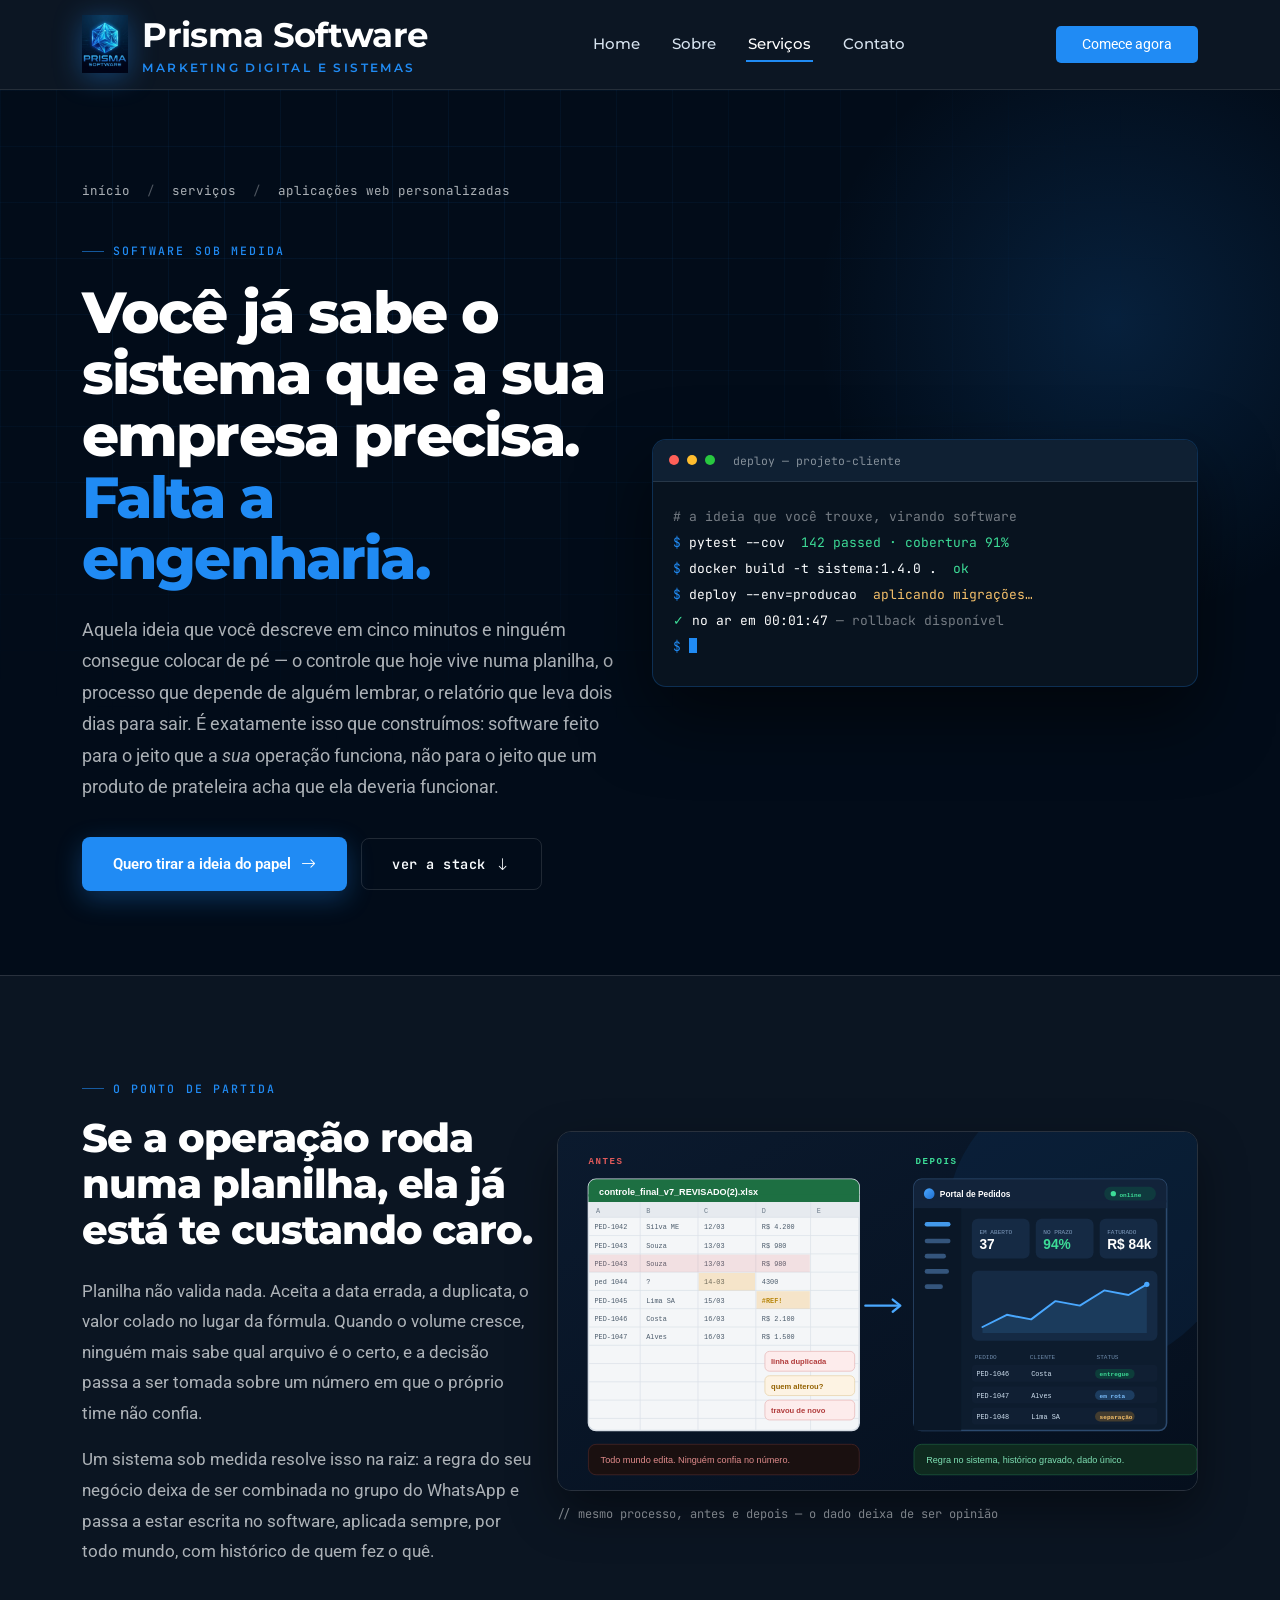
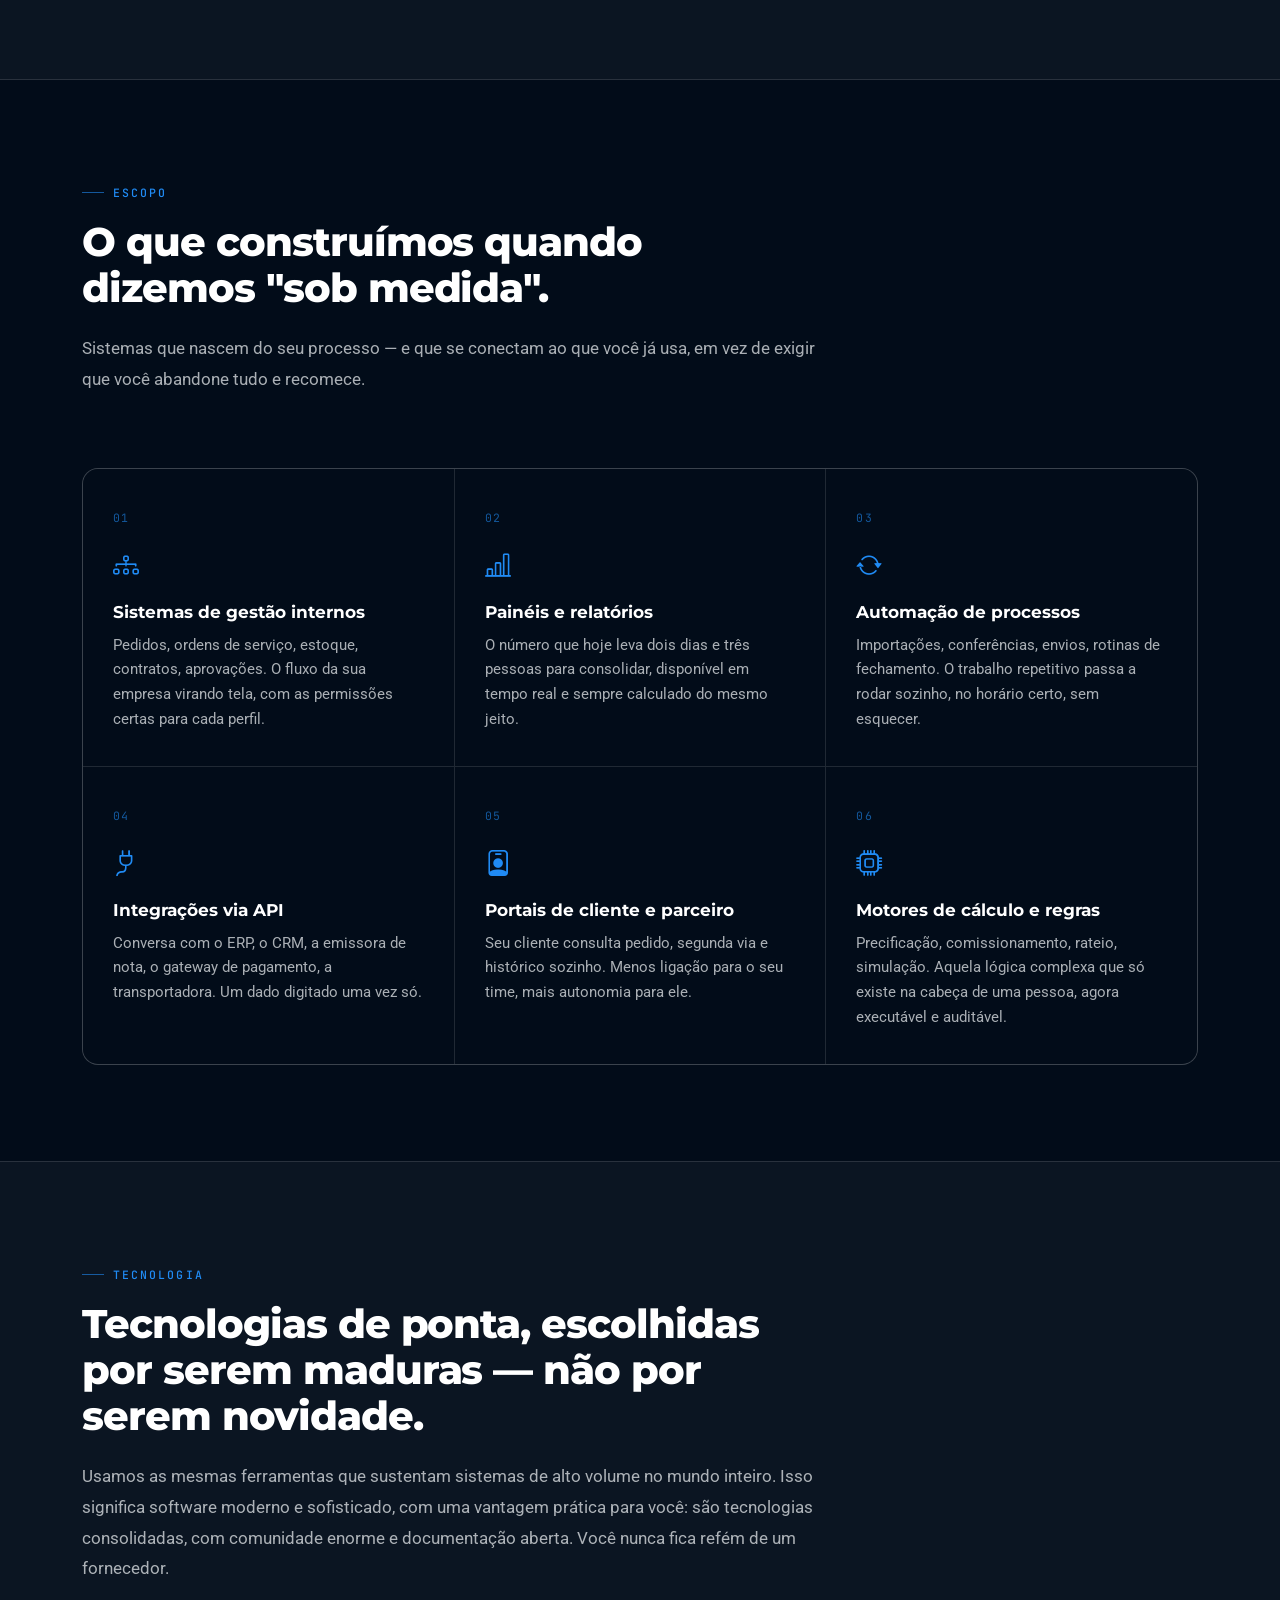
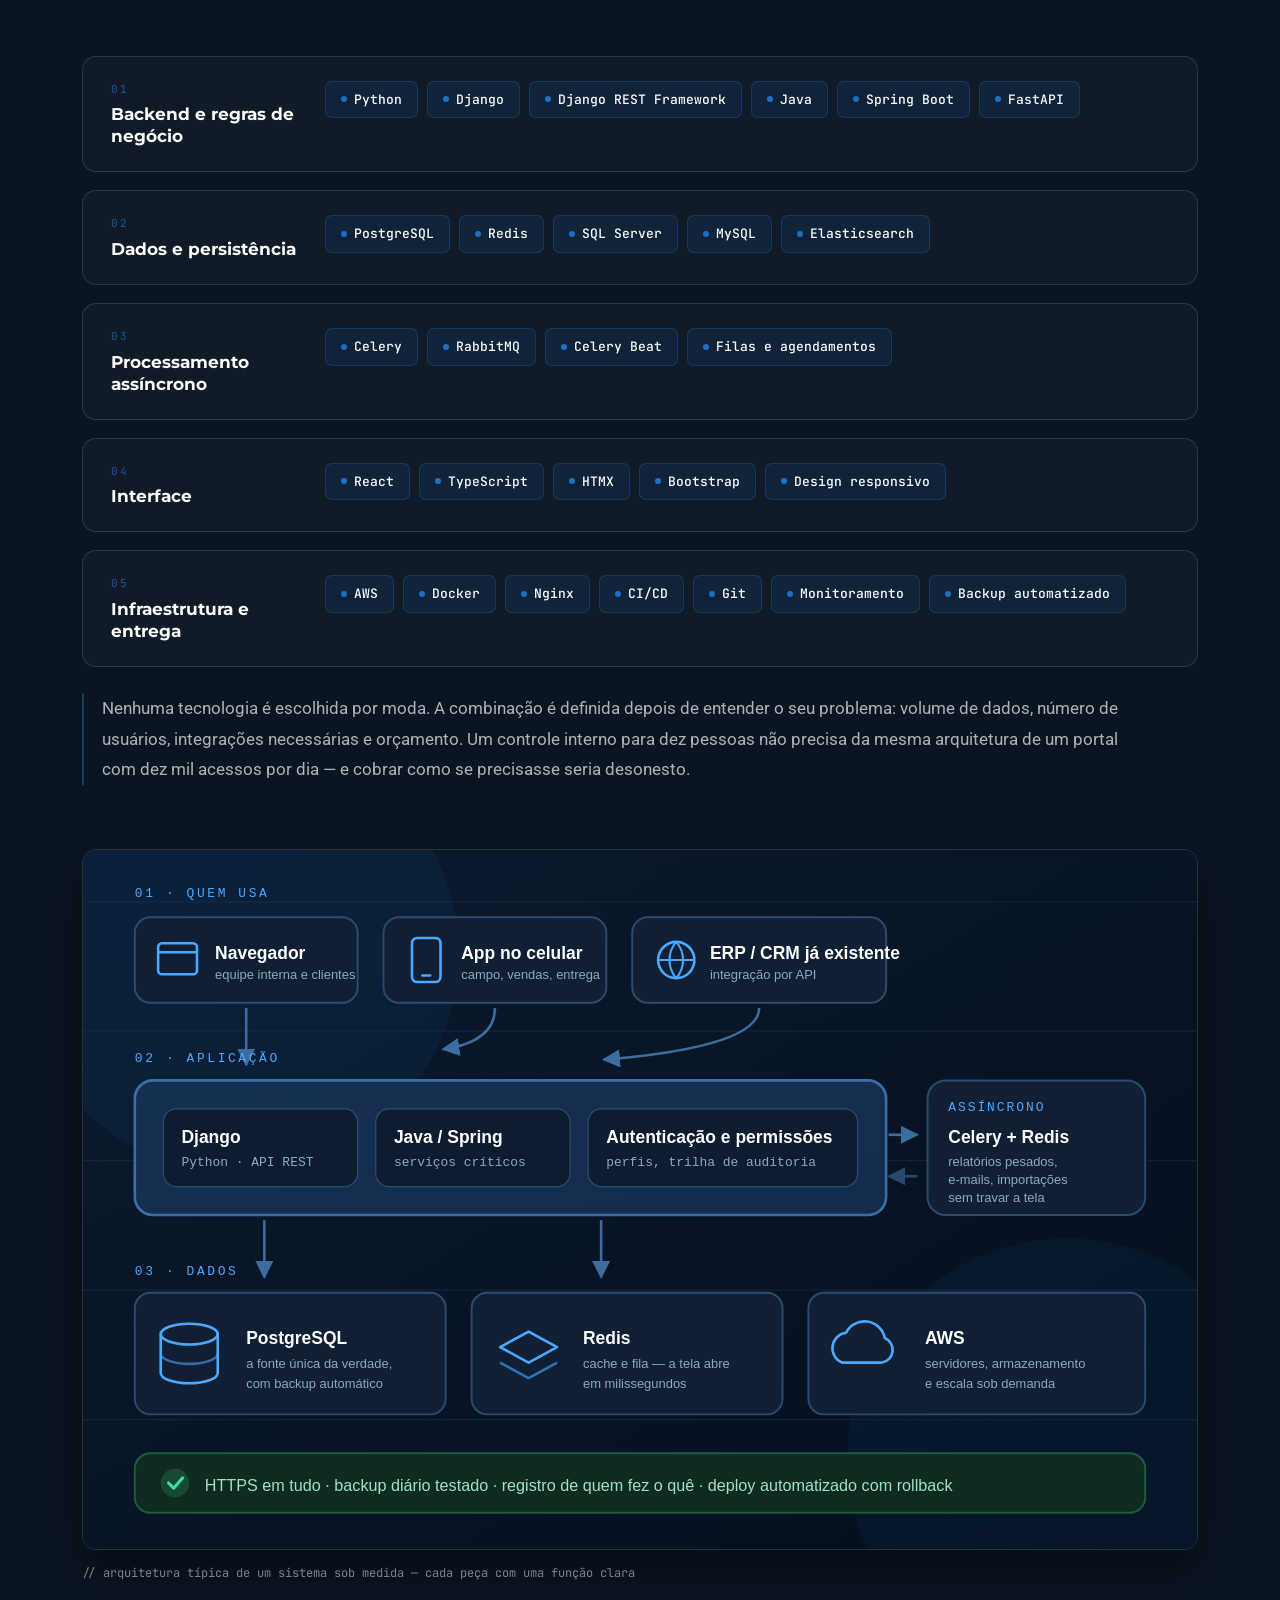
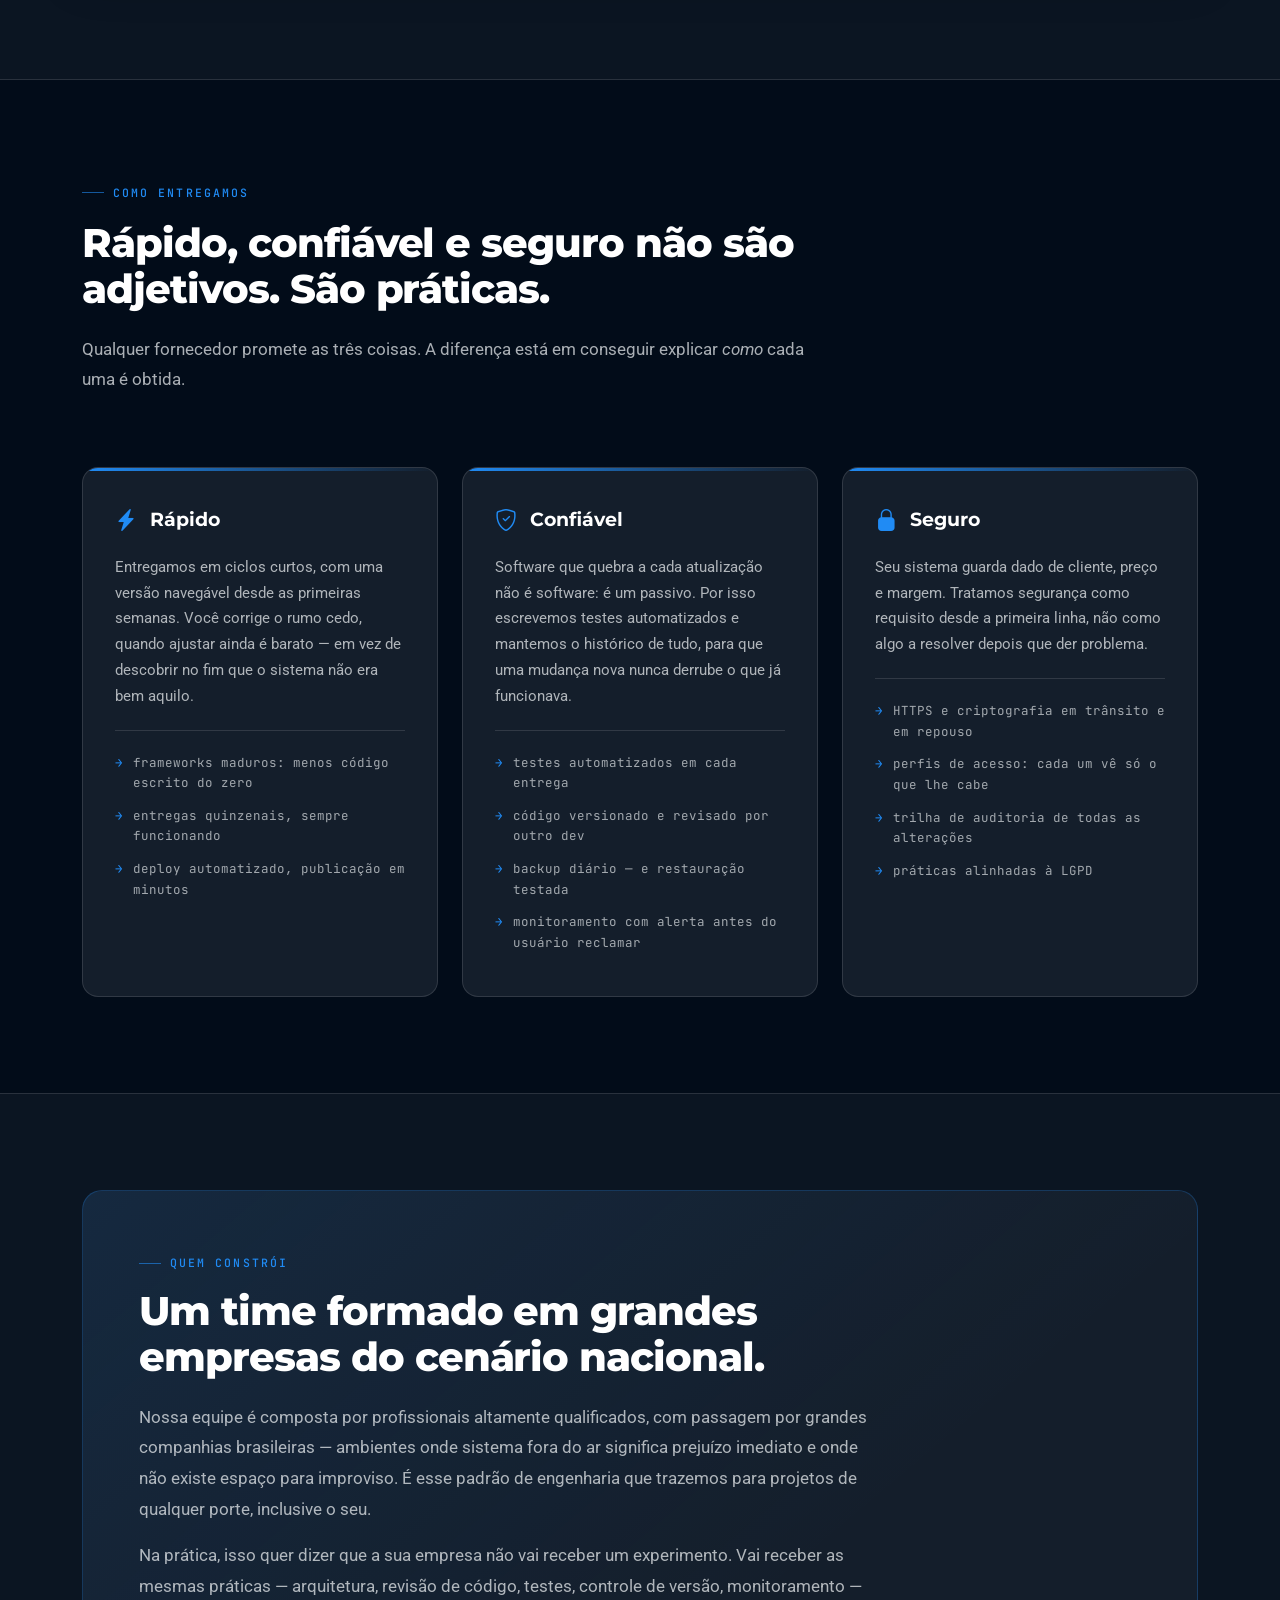
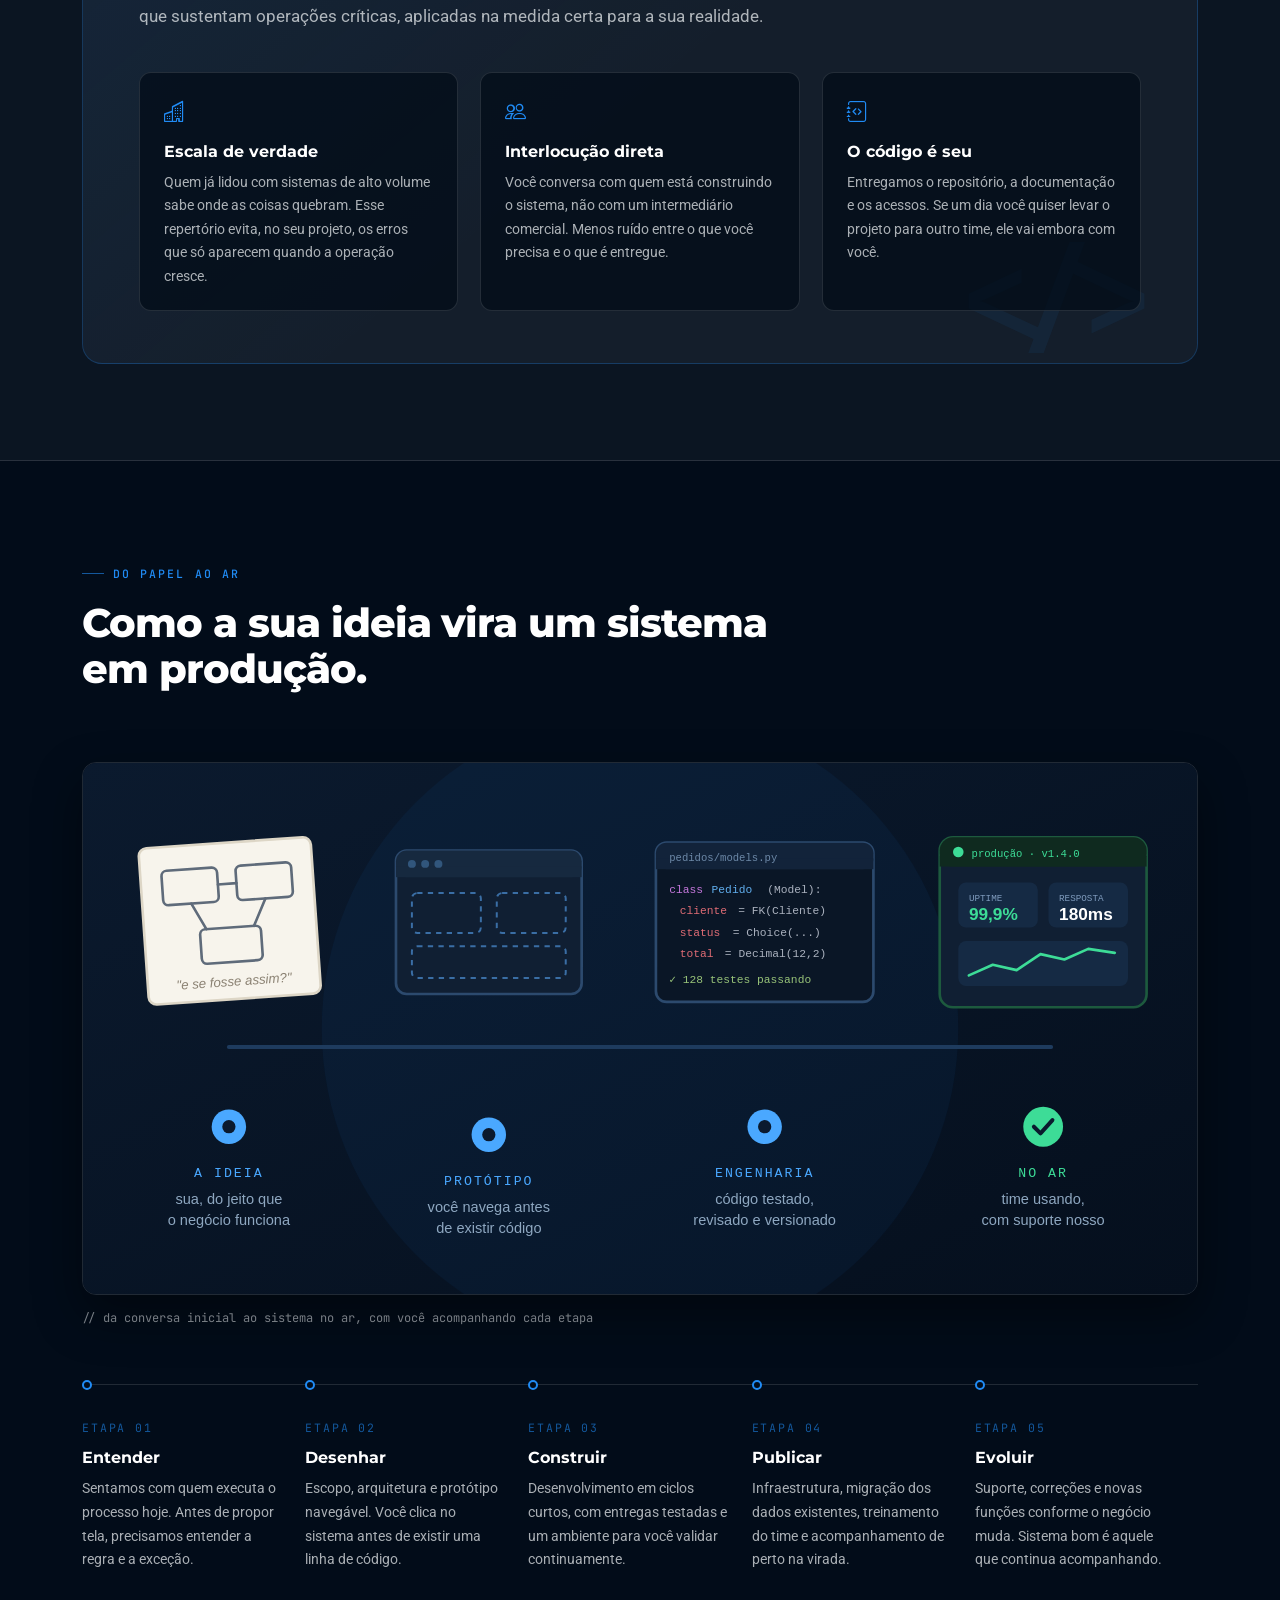
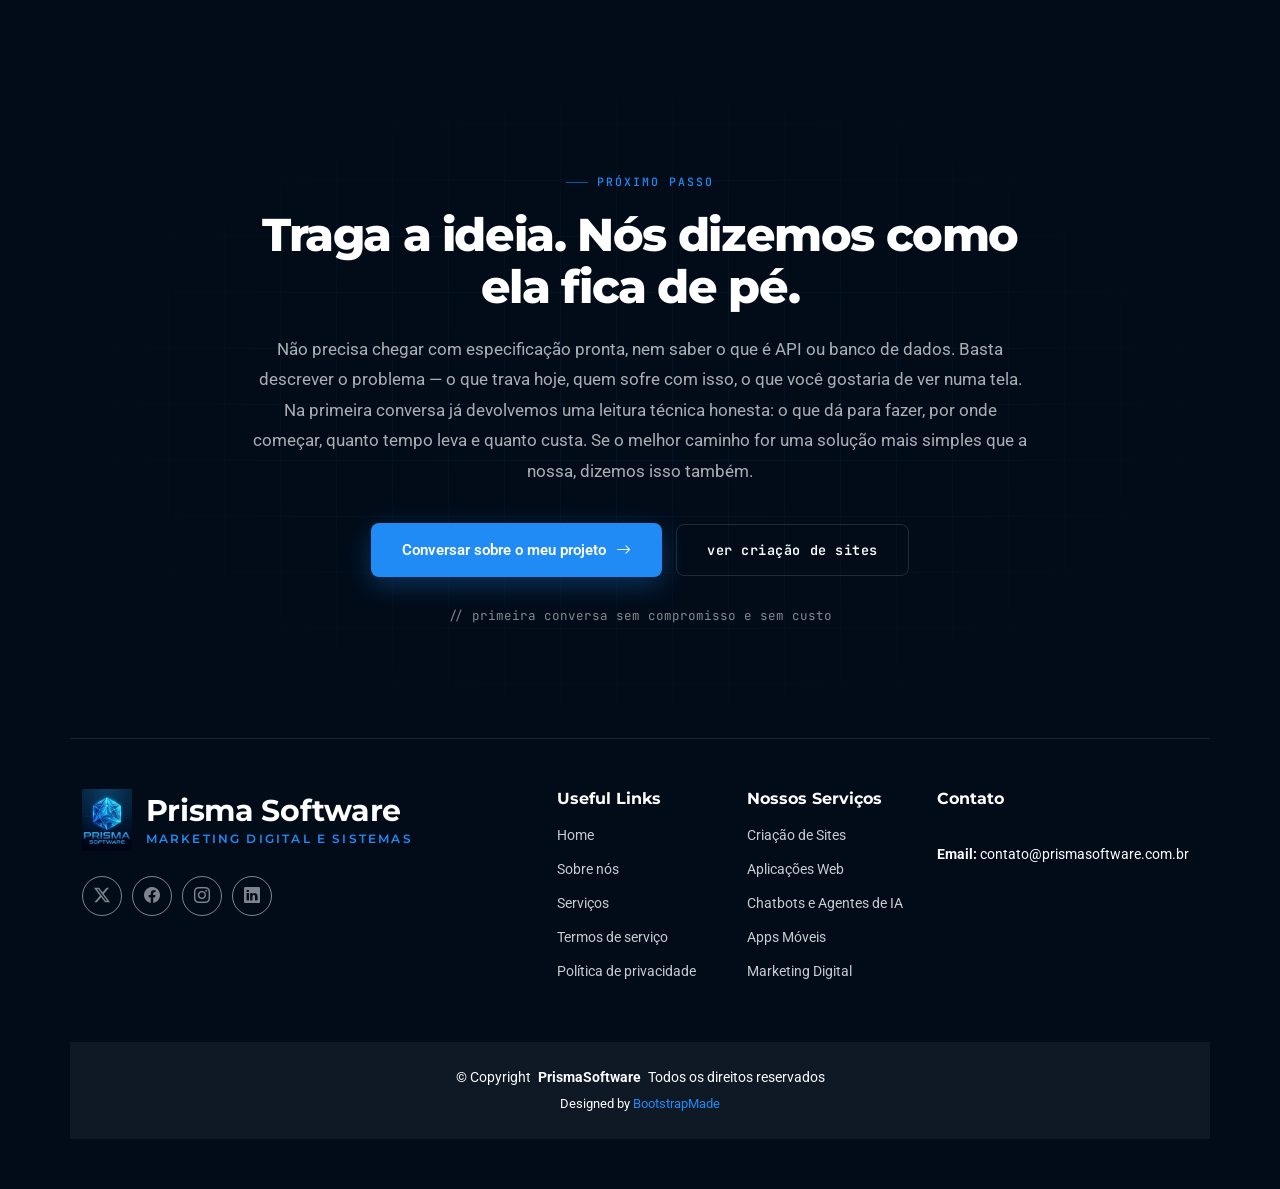
==== commit 16608466: "correcao do titulo do site" ====
--- a/aplicacoes-web.html
+++ b/aplicacoes-web.html
@@ -36,7 +36,7 @@
       <a href="index.html" class="logo d-flex align-items-center me-auto me-xl-0">
         <img src="images/logo.webp" alt="Prisma Software">
         <div class="logo-text">
-          <div class="logo-name"><h1 class="sitename">Prisma Software</h1><span class="dot">.</span></div>
+          <div class="logo-name"><h1 class="sitename">Prisma Software</h1></div>
           <div class="logo-tagline">Marketing Digital e Sistemas</div>
         </div>
       </a>
--- a/css/main.css
+++ b/css/main.css
@@ -180,6 +180,7 @@
 .header .logo .logo-name {
   display: flex;
   align-items: baseline;
+  white-space: nowrap;
 }
 
 .header .logo h1 {
@@ -188,14 +189,8 @@
   font-weight: 700;
   letter-spacing: -0.02em;
   color: var(--heading-color);
+  white-space: nowrap;
   transition: font-size 0.4s ease;
-}
-
-.header .logo .dot {
-  font-size: 38px;
-  padding-left: 2px;
-  color: var(--accent-color);
-  line-height: 1;
 }
 
 .header .logo .logo-tagline {
@@ -223,9 +218,6 @@
   font-size: 28px;
 }
 
-.scrolled .header .logo .dot {
-  font-size: 31px;
-}
 
 .scrolled .header .logo .logo-tagline {
   font-size: 11px;
@@ -241,9 +233,6 @@
     font-size: 26px;
   }
 
-  .header .logo .dot {
-    font-size: 29px;
-  }
 
   .header .logo .logo-tagline {
     font-size: 10.5px;
@@ -264,9 +253,6 @@
     font-size: 21px;
   }
 
-  .header .logo .dot {
-    font-size: 24px;
-  }
 
   .header .logo .logo-tagline {
     font-size: 9px;
